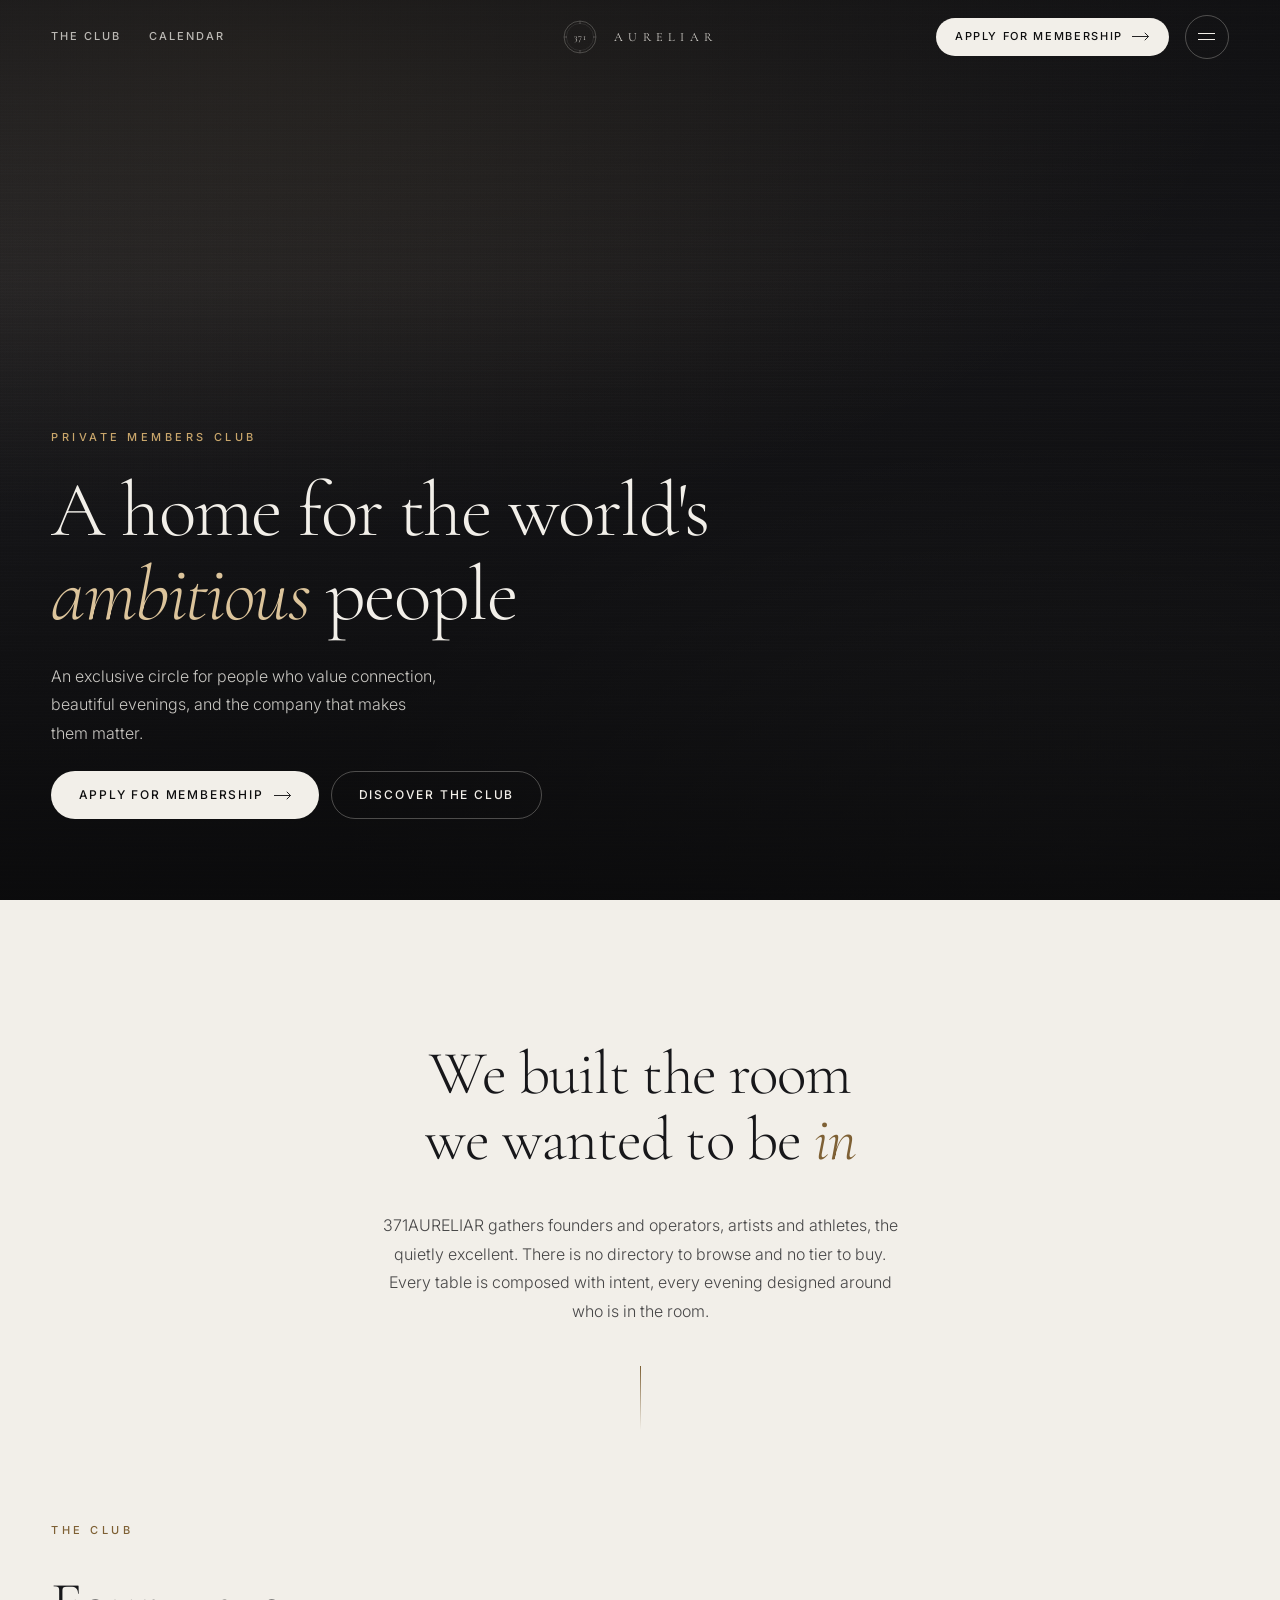
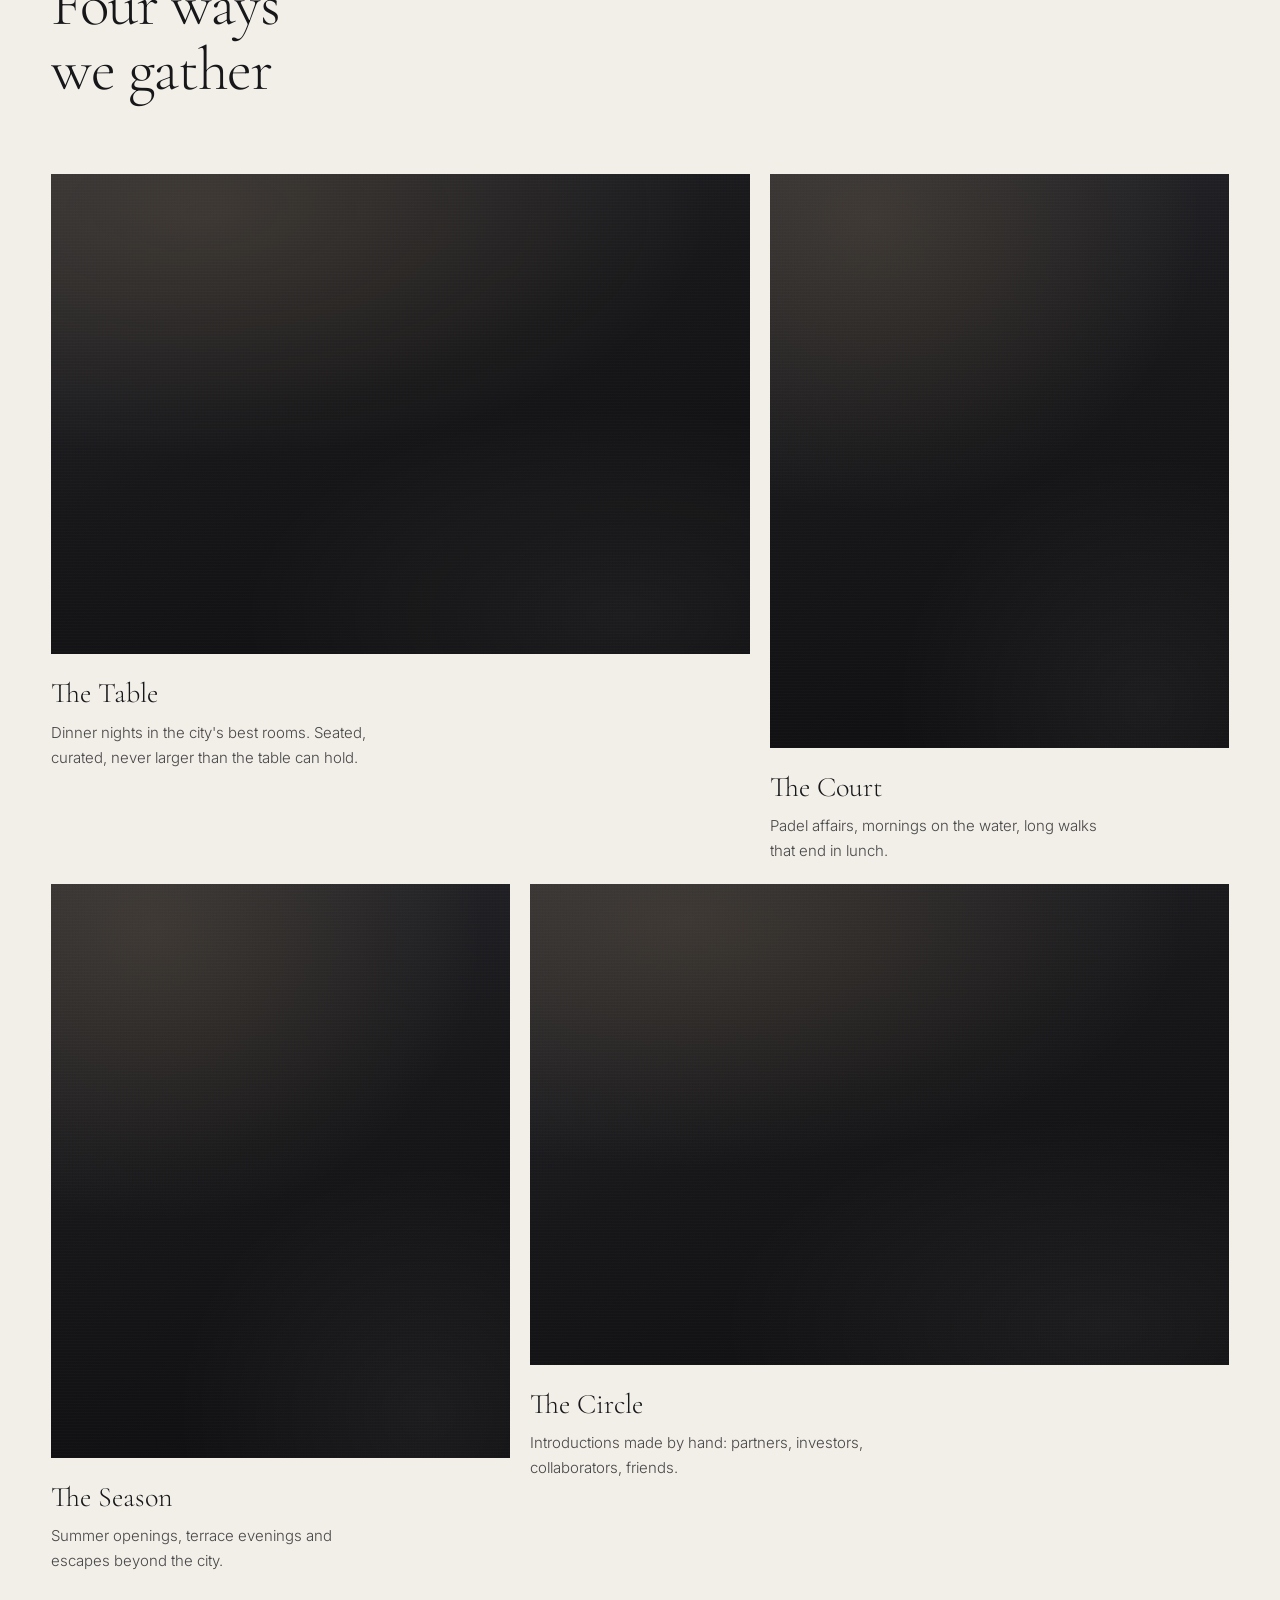
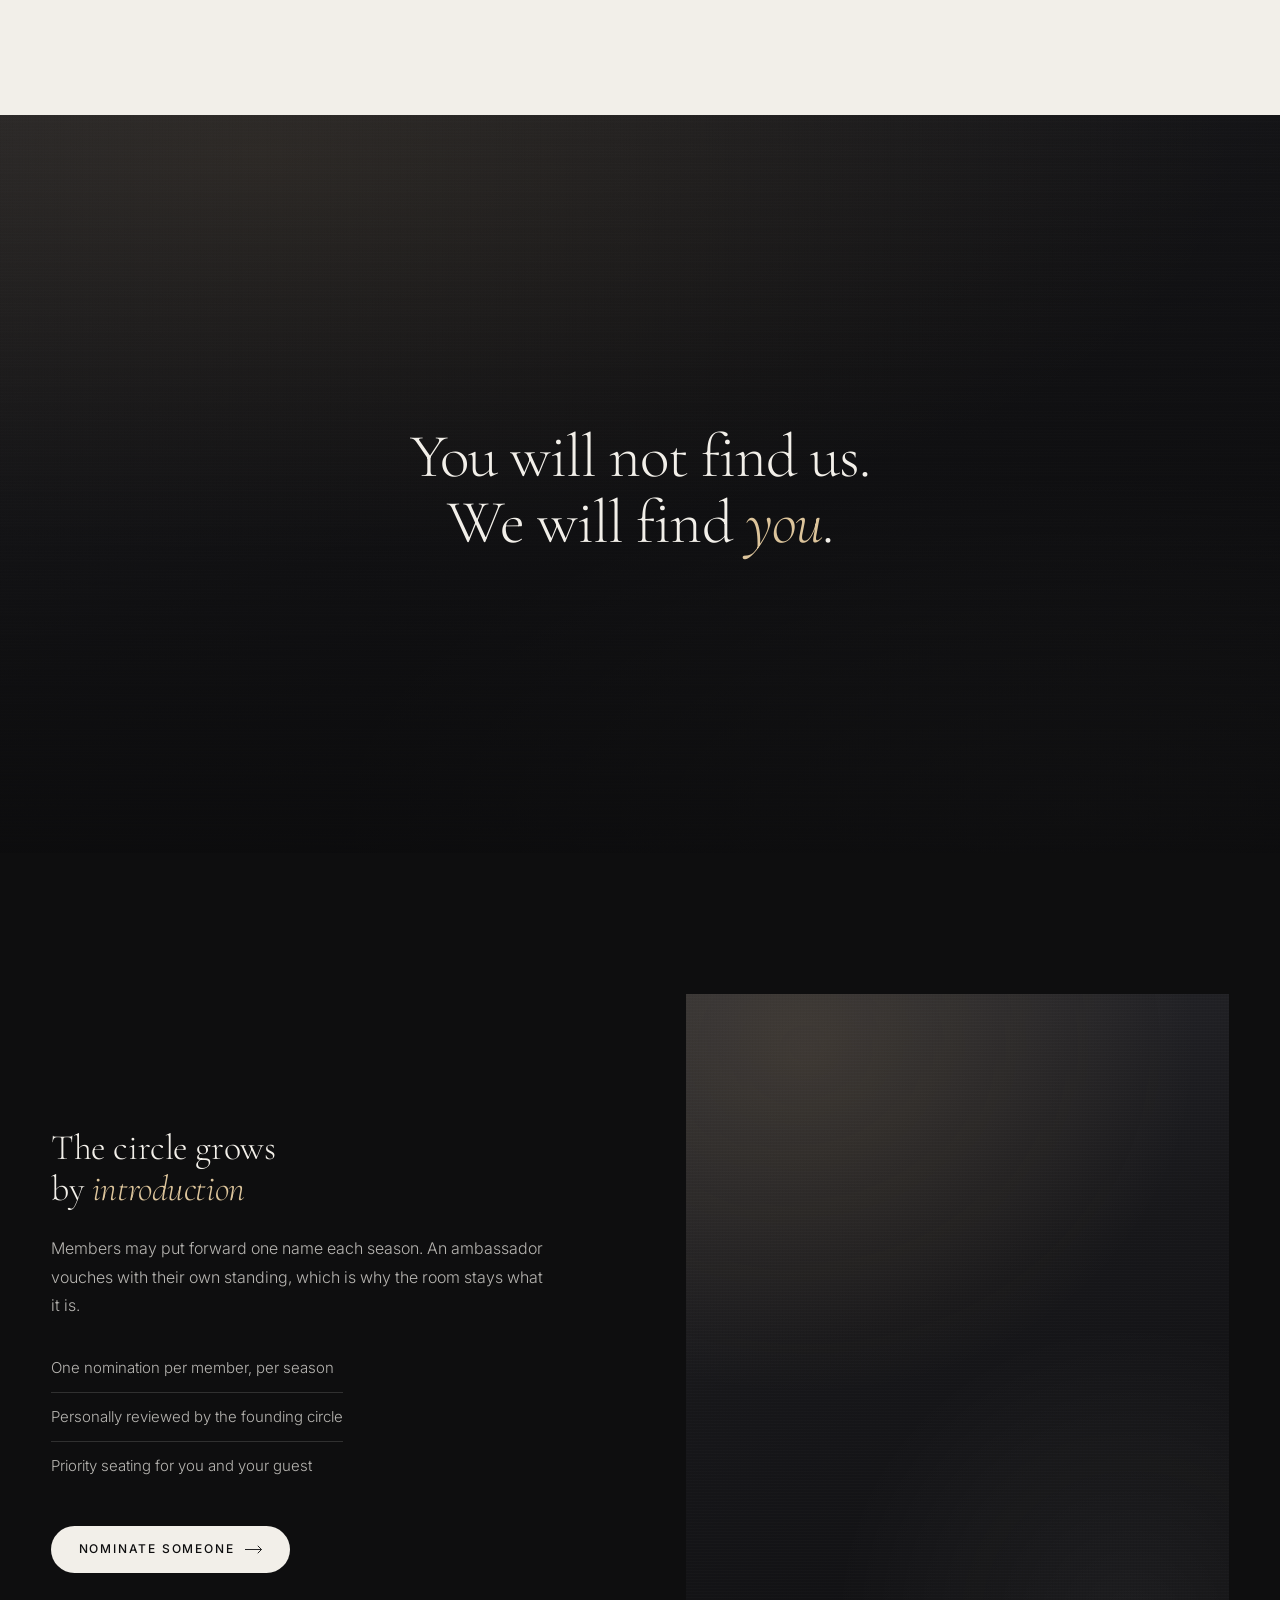
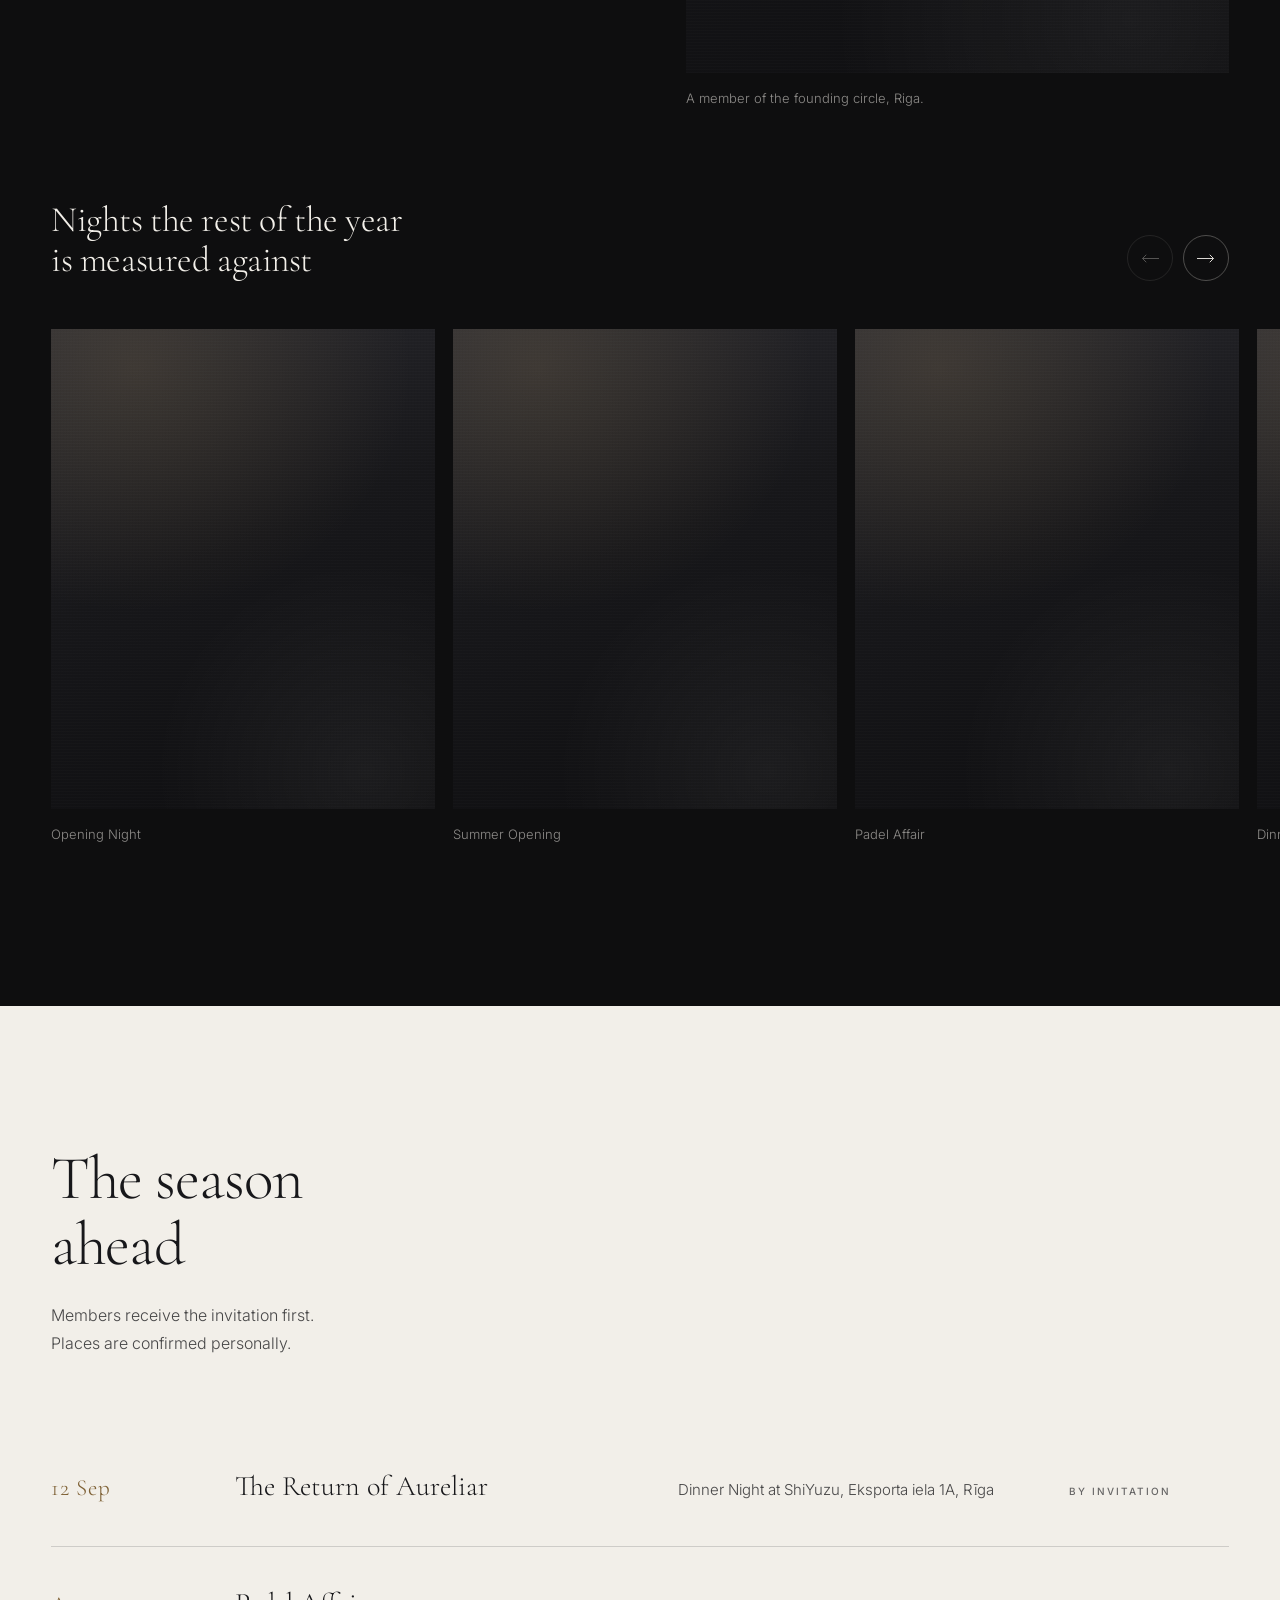
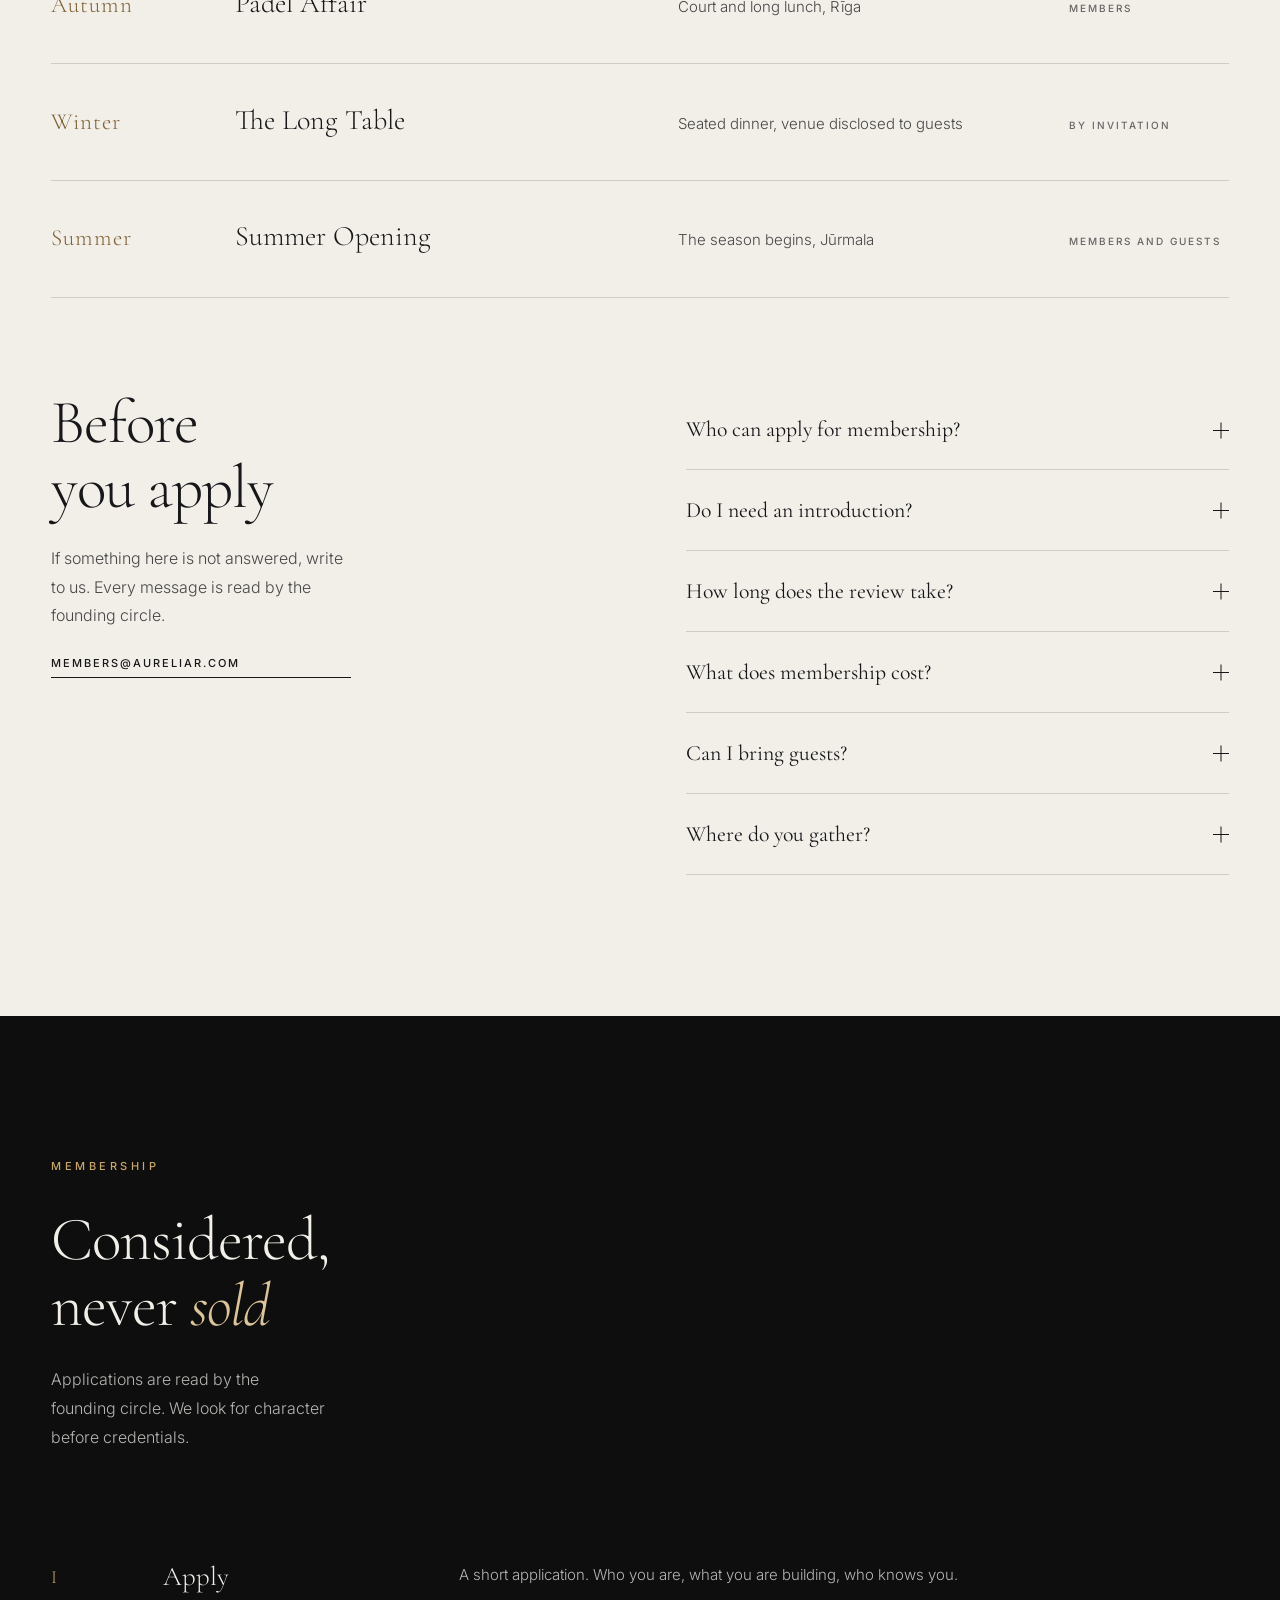
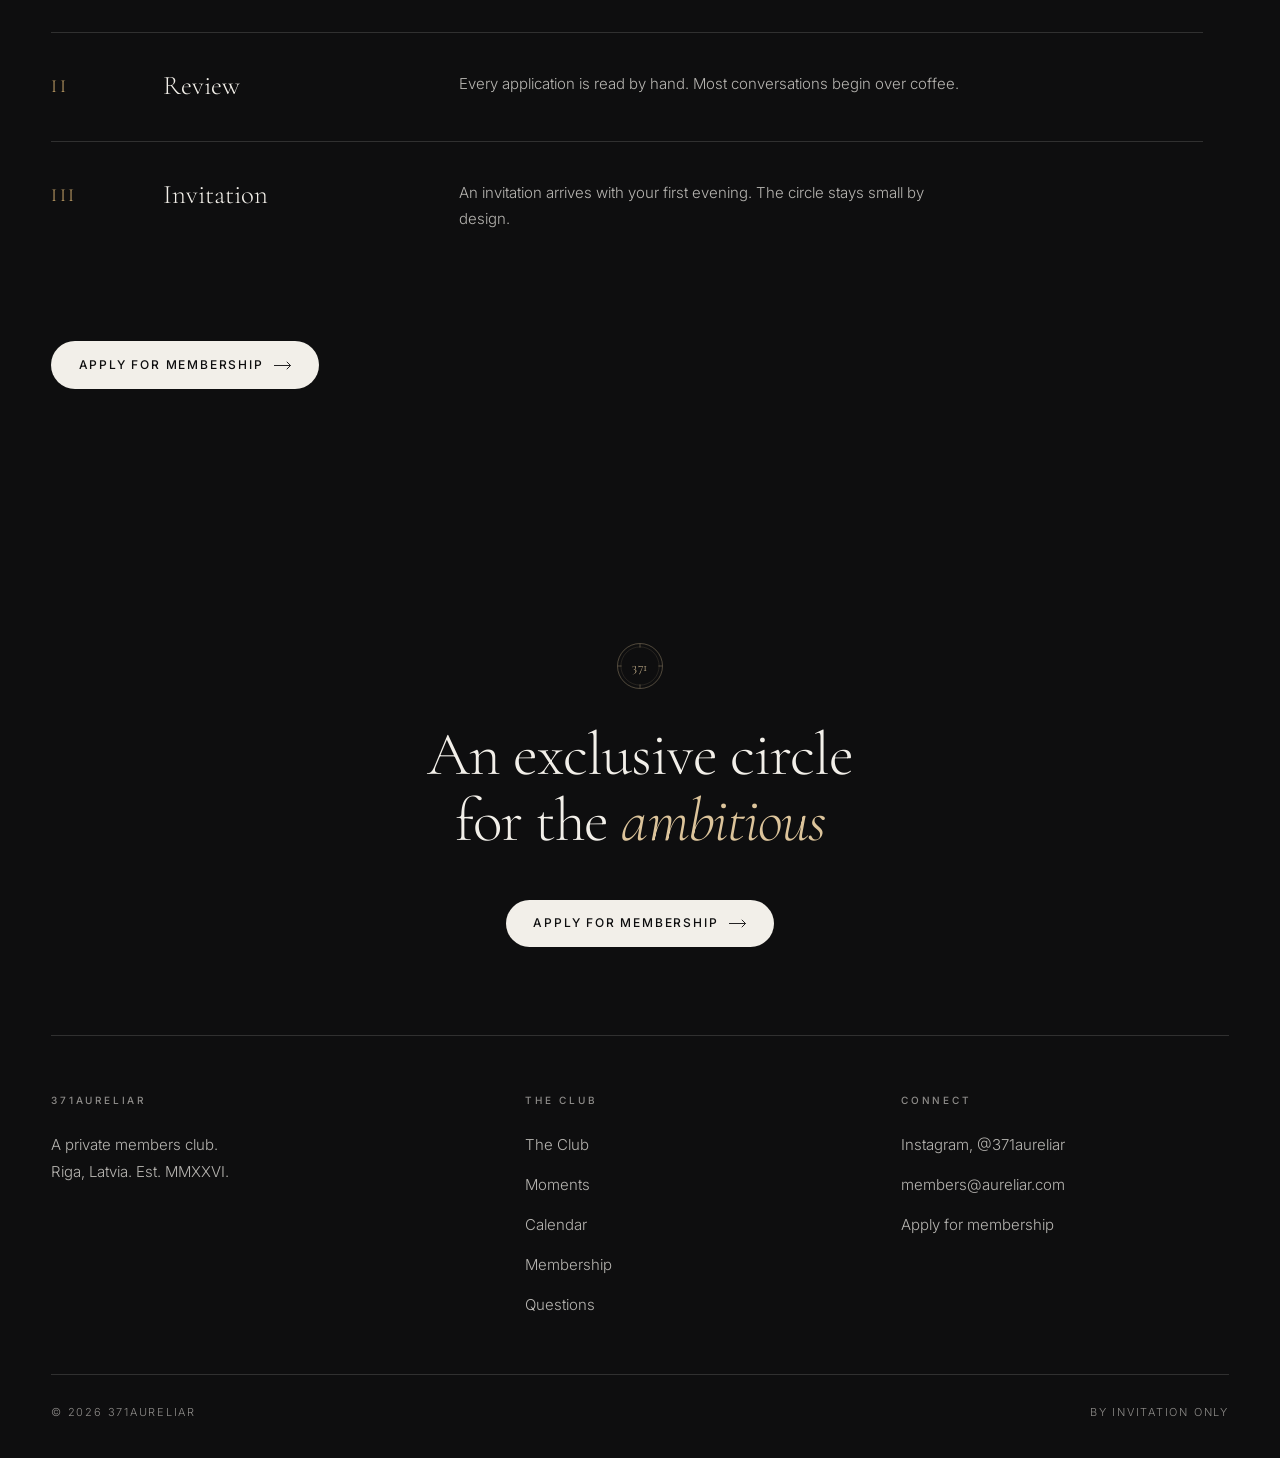
==== index.html @ 0b49f04f "Initial commit: 371AURELIAR static site Co-Authored-By: Claude Opus 5 <noreply@anthropic.com> Claude" ====
<!DOCTYPE html>
<html lang="en">
<head>
<meta charset="utf-8">
<meta name="viewport" content="width=device-width, initial-scale=1">
<title>371AURELIAR | Private Members Club | Riga</title>
<meta name="description" content="371AURELIAR is a private members club in Riga. A home for the world's ambitious people to come together. By invitation only.">
<meta name="theme-color" content="#0E0E0F">
<meta property="og:title" content="371AURELIAR | Private Members Club">
<meta property="og:description" content="An exclusive circle for the ambitious. Riga, est. MMXXVI.">
<meta property="og:type" content="website">
<meta property="og:url" content="https://aureliar.com/">
<meta property="og:image" content="https://aureliar.com/assets/img/og.jpg">
<meta name="twitter:card" content="summary_large_image">
<link rel="canonical" href="https://aureliar.com/">
<link rel="icon" href="favicon.svg" type="image/svg+xml">
<link rel="preconnect" href="https://fonts.googleapis.com">
<link rel="preconnect" href="https://fonts.gstatic.com" crossorigin>
<link href="https://fonts.googleapis.com/css2?family=Cormorant+Garamond:ital,wght@0,300;0,400;1,300;1,400&family=Inter:wght@300;400;500&display=swap" rel="stylesheet">
<link rel="stylesheet" href="assets/css/styles.css">
</head>

<body>

<a class="btn btn--sm" href="#top"
   style="position:absolute;left:-9999px;top:1rem;z-index:200"
   onfocus="this.style.left='1rem'" onblur="this.style.left='-9999px'">Skip to content</a>

<!-- Reusable glyphs -->
<svg width="0" height="0" style="position:absolute" aria-hidden="true">
  <symbol id="seal" viewBox="0 0 64 64">
    <circle cx="32" cy="32" r="30" fill="none" stroke="currentColor" stroke-width="0.8" opacity="0.55"/>
    <circle cx="32" cy="32" r="25.5" fill="none" stroke="currentColor" stroke-width="0.5" opacity="0.32"/>
    <path d="M32 2.5v5M32 56.5v5M2.5 32h5M56.5 32h5" stroke="currentColor" stroke-width="0.8" opacity="0.55"/>
    <text x="32" y="38.5" text-anchor="middle" font-family="Cormorant Garamond, serif"
          font-size="17" letter-spacing="0.5" fill="currentColor">371</text>
  </symbol>
  <symbol id="arrow" viewBox="0 0 24 12">
    <path d="M0 6h22M17 1l5 5-5 5" fill="none" stroke="currentColor" stroke-width="1.2"/>
  </symbol>
</svg>

<!-- ============================================================= header -->
<header class="header" id="header">
  <div class="wrap header__inner">
    <div class="header__left">
      <a class="header__link" href="#club">The Club</a>
      <a class="header__link" href="#calendar">Calendar</a>
    </div>

    <a class="seal" href="/" aria-label="371AURELIAR home">
      <svg aria-hidden="true"><use href="#seal"></use></svg>
      <span class="seal__word">Aureliar</span>
    </a>

    <div class="header__right">
      <a class="btn btn--sm" href="apply.html">
        <span>Apply for Membership</span>
        <svg width="18" height="9" aria-hidden="true"><use href="#arrow"></use></svg>
      </a>
      <button class="burger" id="burger" aria-label="Open menu" aria-expanded="false" aria-controls="menu">
        <span></span><span></span>
      </button>
    </div>
  </div>
</header>

<!-- Overlay menu -->
<div class="menu" id="menu" aria-hidden="true" inert>
  <nav class="menu__list" aria-label="Main">
    <a href="#club" style="--d:40ms">The Club</a>
    <a href="#moments" style="--d:80ms">Moments</a>
    <a href="#calendar" style="--d:120ms">Calendar</a>
    <a href="#membership" style="--d:160ms">Membership</a>
    <a href="#faq" style="--d:200ms">Questions</a>
    <a class="btn" href="apply.html" style="--d:260ms">
      <span>Apply for Membership</span>
      <svg width="18" height="9" aria-hidden="true"><use href="#arrow"></use></svg>
    </a>
  </nav>
  <div class="menu__foot">
    <span>Riga, est. MMXXVI</span>
    <a href="https://instagram.com/371aureliar" target="_blank" rel="noopener">@371aureliar</a>
  </div>
</div>

<main id="top">

  <!-- ============================================================== hero -->
  <section class="hero">
    <!-- FILM SLOT: drop assets/video/hero.mp4 + .webm in, uncomment, done. -->
    <div class="frame" aria-hidden="true">
      <!--
      <video autoplay muted loop playsinline preload="metadata" poster="assets/img/hero-poster.jpg">
        <source src="assets/video/hero.webm" type="video/webm">
        <source src="assets/video/hero.mp4" type="video/mp4">
      </video>
      -->
    </div>
    <div class="scrim" aria-hidden="true"></div>

    <div class="hero__inner">
      <p class="eyebrow reveal">Private members club</p>

      <h1 class="display display--xl reveal" style="--delay:60ms">
        <span class="rise"><i style="--d:120ms">A home for the world's</i></span>
        <span class="rise"><i style="--d:240ms"><em>ambitious</em> people</i></span>
      </h1>

      <p class="lede reveal" style="--delay:420ms">
        An exclusive circle for people who value connection, beautiful evenings,
        and the company that makes them matter.
      </p>

      <div class="hero__ctas reveal" style="--delay:520ms">
        <a class="btn" href="apply.html">
          <span>Apply for Membership</span>
          <svg width="18" height="9" aria-hidden="true"><use href="#arrow"></use></svg>
        </a>
        <a class="btn btn--outline" href="#club"><span>Discover the Club</span></a>
      </div>
    </div>
  </section>

  <!-- ======================================== cream block: idea + club -->
  <section class="band band--cream">
    <div class="wrap wrap--narrow center">
      <h2 class="display display--l reveal">
        <span class="rise"><i>We built the room</i></span>
        <span class="rise"><i>we wanted to be <em>in</em></i></span>
      </h2>
      <p class="lede reveal" style="--delay:160ms; margin-top:2.25rem">
        371AURELIAR gathers founders and operators, artists and athletes, the quietly
        excellent. There is no directory to browse and no tier to buy. Every table is
        composed with intent, every evening designed around who is in the room.
      </p>
      <div class="tick reveal" style="--delay:240ms" aria-hidden="true"></div>
    </div>
  </section>

  <section class="band band--cream band--joined" id="club">
    <div class="wrap">
      <div class="head reveal">
        <p class="eyebrow">The Club</p>
        <h2 class="display display--l">Four ways we gather</h2>
      </div>

      <div class="bento">
        <article class="card reveal">
          <div class="card__media">
            <!-- PHOTO SLOT: assets/img/club-table.jpg, landscape -->
            <div class="frame" aria-hidden="true"></div>
          </div>
          <div class="card__body">
            <h3>The Table</h3>
            <p>Dinner nights in the city's best rooms. Seated, curated, never larger than the table can hold.</p>
          </div>
        </article>

        <article class="card reveal" style="--delay:90ms">
          <div class="card__media">
            <!-- PHOTO SLOT: assets/img/club-court.jpg, portrait -->
            <div class="frame" aria-hidden="true"></div>
          </div>
          <div class="card__body">
            <h3>The Court</h3>
            <p>Padel affairs, mornings on the water, long walks that end in lunch.</p>
          </div>
        </article>

        <article class="card reveal" style="--delay:180ms">
          <div class="card__media">
            <!-- PHOTO SLOT: assets/img/club-season.jpg, portrait -->
            <div class="frame" aria-hidden="true"></div>
          </div>
          <div class="card__body">
            <h3>The Season</h3>
            <p>Summer openings, terrace evenings and escapes beyond the city.</p>
          </div>
        </article>

        <article class="card reveal" style="--delay:270ms">
          <div class="card__media">
            <!-- PHOTO SLOT: assets/img/club-circle.jpg, landscape -->
            <div class="frame" aria-hidden="true"></div>
          </div>
          <div class="card__body">
            <h3>The Circle</h3>
            <p>Introductions made by hand: partners, investors, collaborators, friends.</p>
          </div>
        </article>
      </div>
    </div>
  </section>

  <!-- ==================== ink block: film, ambassadors, moments ======== -->
  <section class="hero hero--centred" style="min-height:clamp(480px,82vh,880px)">
    <!-- FILM SLOT: assets/video/reel.mp4 -->
    <div class="frame" aria-hidden="true">
      <!--
      <video autoplay muted loop playsinline preload="none" poster="assets/img/reel-poster.jpg">
        <source src="assets/video/reel.mp4" type="video/mp4">
      </video>
      -->
    </div>
    <div class="scrim scrim--soft" aria-hidden="true"></div>

    <div class="hero__inner">
      <blockquote class="display display--l reveal" style="max-width:20ch">
        <span class="rise"><i>You will not find us.</i></span>
        <span class="rise"><i style="--d:120ms">We will find <em>you</em>.</i></span>
      </blockquote>
    </div>
  </section>

  <section class="band band--ink">
    <div class="wrap split split--reverse split--offset">
      <div class="reveal">
        <!-- PHOTO SLOT: assets/img/ambassador.jpg, portrait -->
        <div class="frame frame--4x5" aria-hidden="true"></div>
        <span class="frame-cap">A member of the founding circle, Riga.</span>
      </div>

      <div class="split__body reveal" style="--delay:100ms">
        <h2 class="display display--m">The circle grows<br>by <em>introduction</em></h2>
        <p class="lede">
          Members may put forward one name each season. An ambassador vouches with their
          own standing, which is why the room stays what it is.
        </p>
        <ul class="ticks">
          <li>One nomination per member, per season</li>
          <li>Personally reviewed by the founding circle</li>
          <li>Priority seating for you and your guest</li>
        </ul>
        <a class="btn" href="mailto:members@aureliar.com?subject=Ambassador%20nomination">
          <span>Nominate someone</span>
          <svg width="18" height="9" aria-hidden="true"><use href="#arrow"></use></svg>
        </a>
      </div>
    </div>
  </section>

  <section class="band band--ink band--joined" id="moments" style="padding-inline:0">
    <div class="wrap rail-head">
      <h2 class="display display--m reveal" style="max-width:26ch">
        Nights the rest of the year<br>is measured against
      </h2>
      <div class="rail-nav reveal" style="--delay:80ms">
        <button type="button" data-rail="prev" aria-label="Previous moments">
          <svg width="18" height="9" style="transform:rotate(180deg)" aria-hidden="true"><use href="#arrow"></use></svg>
        </button>
        <button type="button" data-rail="next" aria-label="Next moments">
          <svg width="18" height="9" aria-hidden="true"><use href="#arrow"></use></svg>
        </button>
      </div>
    </div>

    <!-- PHOTO SLOTS: assets/img/moment-1..5.jpg, portrait -->
    <div class="rail" id="rail" tabindex="0" role="group" aria-label="Moments from the season">
      <div class="card"><div class="frame frame--4x5"></div><span class="frame-cap">Opening Night</span></div>
      <div class="card"><div class="frame frame--4x5"></div><span class="frame-cap">Summer Opening</span></div>
      <div class="card"><div class="frame frame--4x5"></div><span class="frame-cap">Padel Affair</span></div>
      <div class="card"><div class="frame frame--4x5"></div><span class="frame-cap">Dinner Night</span></div>
      <div class="card"><div class="frame frame--4x5"></div><span class="frame-cap">The Long Table</span></div>
    </div>
  </section>

  <!-- ===================== cream block: calendar + questions =========== -->
  <section class="band band--cream" id="calendar">
    <div class="wrap">
      <div class="head reveal">
        <h2 class="display display--l">The season ahead</h2>
        <p class="lede">Members receive the invitation first. Places are confirmed personally.</p>
      </div>

      <div class="events">
        <article class="event reveal">
          <p class="event__date">12 Sep</p>
          <h3 class="event__title">The Return of Aureliar</h3>
          <p class="event__venue">Dinner Night at ShiYuzu, Eksporta iela 1A, Rīga</p>
          <span class="event__tag">By invitation</span>
        </article>
        <article class="event reveal" style="--delay:70ms">
          <p class="event__date">Autumn</p>
          <h3 class="event__title">Padel Affair</h3>
          <p class="event__venue">Court and long lunch, Rīga</p>
          <span class="event__tag">Members</span>
        </article>
        <article class="event reveal" style="--delay:140ms">
          <p class="event__date">Winter</p>
          <h3 class="event__title">The Long Table</h3>
          <p class="event__venue">Seated dinner, venue disclosed to guests</p>
          <span class="event__tag">By invitation</span>
        </article>
        <article class="event reveal" style="--delay:210ms">
          <p class="event__date">Summer</p>
          <h3 class="event__title">Summer Opening</h3>
          <p class="event__venue">The season begins, Jūrmala</p>
          <span class="event__tag">Members and guests</span>
        </article>
      </div>
    </div>
  </section>

  <section class="band band--cream band--joined" id="faq">
    <div class="wrap split" style="align-items:start">
      <div class="head reveal">
        <h2 class="display display--l">Before you apply</h2>
        <p class="lede">
          If something here is not answered, write to us. Every message is read by
          the founding circle.
        </p>
        <a class="textlink" href="mailto:members@aureliar.com">members@aureliar.com</a>
      </div>

      <div class="faq reveal" style="--delay:100ms; margin-top:0">
        <details class="qa">
          <summary class="qa__q">Who can apply for membership?<span class="qa__sign" aria-hidden="true"></span></summary>
          <div class="qa__a"><p>Anyone can apply. We look for people who bring something to the room: founders and operators, creatives, athletes, investors. Character, curiosity and discretion count for more than a title.</p></div>
        </details>
        <details class="qa">
          <summary class="qa__q">Do I need an introduction?<span class="qa__sign" aria-hidden="true"></span></summary>
          <div class="qa__a"><p>It helps, but it is not required. If a member has put your name forward, mention them in your application. Applications without an introduction are read with the same attention.</p></div>
        </details>
        <details class="qa">
          <summary class="qa__q">How long does the review take?<span class="qa__sign" aria-hidden="true"></span></summary>
          <div class="qa__a"><p>Usually within two weeks. Every applicant receives an answer, and most conversations begin over coffee in Riga before an invitation is offered.</p></div>
        </details>
        <details class="qa">
          <summary class="qa__q">What does membership cost?<span class="qa__sign" aria-hidden="true"></span></summary>
          <div class="qa__a"><p>Membership terms are shared personally during the review, once we both know it is a fit. There are no tiers and no public price list.</p></div>
        </details>
        <details class="qa">
          <summary class="qa__q">Can I bring guests?<span class="qa__sign" aria-hidden="true"></span></summary>
          <div class="qa__a"><p>Yes, at most evenings, and always by name. You vouch for your guest the way an ambassador vouches for a new member.</p></div>
        </details>
        <details class="qa">
          <summary class="qa__q">Where do you gather?<span class="qa__sign" aria-hidden="true"></span></summary>
          <div class="qa__a"><p>Riga is home. The season also travels: Jūrmala in summer, and a handful of evenings beyond Latvia each year. Venues are shared with confirmed guests only.</p></div>
        </details>
      </div>
    </div>
  </section>

  <!-- ======================================================= membership -->
  <section class="band band--ink" id="membership">
    <div class="wrap">
      <div class="head reveal">
        <p class="eyebrow">Membership</p>
        <h2 class="display display--l">Considered,<br>never <em>sold</em></h2>
        <p class="lede">
          Applications are read by the founding circle. We look for character before credentials.
        </p>
      </div>

      <div class="ledger">
        <div class="step reveal">
          <span class="step__no">I</span>
          <h3>Apply</h3>
          <p>A short application. Who you are, what you are building, who knows you.</p>
        </div>
        <div class="step reveal" style="--delay:90ms">
          <span class="step__no">II</span>
          <h3>Review</h3>
          <p>Every application is read by hand. Most conversations begin over coffee.</p>
        </div>
        <div class="step reveal" style="--delay:180ms">
          <span class="step__no">III</span>
          <h3>Invitation</h3>
          <p>An invitation arrives with your first evening. The circle stays small by design.</p>
        </div>
      </div>

      <div class="reveal" style="margin-top:clamp(3rem,6vw,4.5rem)">
        <a class="btn" href="apply.html">
          <span>Apply for Membership</span>
          <svg width="18" height="9" aria-hidden="true"><use href="#arrow"></use></svg>
        </a>
      </div>
    </div>
  </section>

</main>

<!-- ============================================================= footer -->
<footer class="footer" id="contact">
  <div class="wrap">
    <div class="footer__cta reveal">
      <svg class="seal__mark" width="48" height="48" style="margin:0 auto 2rem; color:var(--gold-soft)" aria-hidden="true"><use href="#seal"></use></svg>
      <h2 class="display display--l">
        <span class="rise"><i>An exclusive circle</i></span>
        <span class="rise"><i style="--d:120ms">for the <em>ambitious</em></i></span>
      </h2>
      <div style="margin-top:2.75rem">
        <a class="btn" href="apply.html">
          <span>Apply for Membership</span>
          <svg width="18" height="9" aria-hidden="true"><use href="#arrow"></use></svg>
        </a>
      </div>
    </div>

    <div class="footer__grid">
      <div class="reveal">
        <h4>371AURELIAR</h4>
        <p class="lede" style="font-size:0.9375rem; max-width:32ch">
          A private members club.<br>Riga, Latvia. Est. MMXXVI.
        </p>
      </div>
      <div class="reveal" style="--delay:80ms">
        <h4>The Club</h4>
        <ul>
          <li><a href="#club">The Club</a></li>
          <li><a href="#moments">Moments</a></li>
          <li><a href="#calendar">Calendar</a></li>
          <li><a href="#membership">Membership</a></li>
          <li><a href="#faq">Questions</a></li>
        </ul>
      </div>
      <div class="reveal" style="--delay:160ms">
        <h4>Connect</h4>
        <ul>
          <li><a href="https://instagram.com/371aureliar" target="_blank" rel="noopener">Instagram, @371aureliar</a></li>
          <li><a href="mailto:members@aureliar.com">members@aureliar.com</a></li>
          <li><a href="apply.html">Apply for membership</a></li>
        </ul>
      </div>
    </div>

    <div class="footer__bottom">
      <p>&copy; <span data-year>2026</span> 371AURELIAR</p>
      <p>By invitation only</p>
    </div>
  </div>
</footer>

<script src="assets/js/main.js" defer></script>
</body>
</html>
---- assets/css/styles.css ----
/* ==========================================================================
   371AURELIAR
   Editorial, photography-led. Two deliberate theme blocks, not alternating
   stripes. Every visual is a .frame: a designed slot that composes as a
   picture before the photography and film land.

   Shape rule (one system, applied everywhere):
     interactive elements  -> full pill
     frames, cards, bands  -> square
     inputs                -> square, hairline underline only
   ========================================================================== */

:root {
  /* surfaces */
  --ink:        #0E0E0F;
  --ink-2:      #141416;
  --ink-3:      #1C1C1F;

  --cream:      #F2EFE9;
  --cream-2:    #E9E4DA;
  --cream-3:    #DCD5C7;

  /* accent: one champagne, two calibrated values.
     --gold reads on ink, --gold-ink reads on cream (AA). */
  --gold:       #C9A66B;
  --gold-soft:  #DCC49B;
  --gold-ink:   #7E6034;

  /* text on ink (all AA against --ink) */
  --on-ink:        #F2EFE9;
  --on-ink-dim:    rgba(242, 239, 233, 0.74);
  --on-ink-faint:  rgba(242, 239, 233, 0.56);
  --hair-ink:      rgba(242, 239, 233, 0.15);
  --hair-ink-2:    rgba(242, 239, 233, 0.28);

  /* text on cream (all AA against --cream) */
  --on-cream:       #17171A;
  --on-cream-dim:   rgba(23, 23, 26, 0.78);
  --on-cream-faint: rgba(23, 23, 26, 0.64);
  --hair-cream:     rgba(23, 23, 26, 0.16);
  --hair-cream-2:   rgba(23, 23, 26, 0.30);

  --serif: 'Cormorant Garamond', 'Iowan Old Style', Georgia, serif;
  --sans:  'Inter', -apple-system, BlinkMacSystemFont, 'Helvetica Neue', sans-serif;

  --gutter: clamp(1.25rem, 4vw, 4.5rem);
  --band-y: clamp(5.5rem, 11vw, 10rem);
  --maxw:   1440px;

  --ease:  cubic-bezier(0.22, 1, 0.36, 1);
  --ease-p: cubic-bezier(0.16, 1, 0.3, 1);

  /* z-scale, documented so nothing freelances a z-index */
  --z-media: 0;
  --z-scrim: 2;
  --z-copy:  3;
  --z-menu:  95;
  --z-head:  100;
}

/* ------------------------------------------------------------- reset --- */

*, *::before, *::after { box-sizing: border-box; }

html {
  -webkit-text-size-adjust: 100%;
  scroll-behavior: smooth;
  scroll-padding-top: 6rem;
}

body {
  margin: 0;
  background: var(--ink);
  color: var(--on-ink);
  font-family: var(--sans);
  font-size: 16px;
  font-weight: 300;
  line-height: 1.7;
  -webkit-font-smoothing: antialiased;
  -moz-osx-font-smoothing: grayscale;
  overflow-x: clip;
}

body.is-locked { overflow: hidden; }

img, video, svg { display: block; max-width: 100%; }
h1, h2, h3, h4, p, figure, blockquote { margin: 0; }
ul, ol { margin: 0; padding: 0; list-style: none; }
button { font: inherit; color: inherit; background: none; border: 0; cursor: pointer; }
a { color: inherit; text-decoration: none; }

::selection { background: var(--gold-ink); color: #fff; }
:focus-visible { outline: 2px solid var(--gold); outline-offset: 4px; border-radius: 2px; }

/* -------------------------------------------------------------- bands --- */

.band { position: relative; padding-block: var(--band-y); }

.band--ink   { background: var(--ink);   color: var(--on-ink); }
.band--ink-2 { background: var(--ink-2); color: var(--on-ink); }
.band--cream { background: var(--cream); color: var(--on-cream); }

/* a band that continues the one above it keeps the surface but drops the
   duplicated top padding, so two sections can share one theme block */
.band--joined { padding-top: 0; margin-top: calc(var(--band-y) * -0.35); }

.wrap {
  width: 100%;
  max-width: var(--maxw);
  margin-inline: auto;
  padding-inline: var(--gutter);
}

.wrap--narrow { max-width: 860px; }
.center { text-align: center; }
.center .lede, .center .eyebrow { margin-inline: auto; }

/* ------------------------------------------------------ type system --- */

.eyebrow {
  font-size: 0.6875rem;
  font-weight: 500;
  letter-spacing: 0.32em;
  text-transform: uppercase;
  color: var(--gold);
}

.band--cream .eyebrow,
.apply__main .eyebrow { color: var(--gold-ink); }

.display {
  font-family: var(--serif);
  font-weight: 300;
  line-height: 1.08;
  letter-spacing: -0.012em;
  font-variant-ligatures: common-ligatures discretionary-ligatures;
  text-wrap: balance;
}

.display--xl { font-size: clamp(2.5rem, 6.1vw, 5.5rem); line-height: 1.04; letter-spacing: -0.02em; }
.display--l  { font-size: clamp(2.1rem, 4.8vw, 4.25rem); line-height: 1.06; letter-spacing: -0.016em; }
.display--m  { font-size: clamp(1.7rem, 2.8vw, 2.75rem); line-height: 1.14; }

.display em {
  font-style: italic;
  color: var(--gold-soft);
  /* italic descenders (y, g, p) need headroom at these line-heights */
  line-height: 1.12;
  padding-bottom: 0.04em;
}

.band--cream .display em { color: var(--gold-ink); }

.lede {
  font-size: clamp(1rem, 1.1vw, 1.0625rem);
  line-height: 1.8;
  color: var(--on-ink-dim);
  max-width: 52ch;
  text-wrap: pretty;
}

.band--cream .lede,
.apply__main .lede { color: var(--on-cream-dim); }

.rule { height: 1px; background: var(--hair-ink); border: 0; }
.band--cream .rule { background: var(--hair-cream); }

/* a drawn hairline, used where a section needs a beat instead of a label */
.tick {
  width: 1px;
  height: clamp(2.5rem, 5vw, 4rem);
  background: linear-gradient(var(--gold-ink), transparent);
  margin: 2.5rem auto 0;
  transform-origin: top;
  transform: scaleY(0);
  transition: transform 1.1s var(--ease) var(--delay, 0ms);
}

.is-in .tick, .tick.is-in { transform: scaleY(1); }
.band--ink .tick { background: linear-gradient(var(--gold), transparent); }

/* section header, left-aligned by default, with an optional aligned aside */
.head { display: grid; gap: 1.5rem; max-width: 30ch; }
.head .eyebrow + .display { margin-top: 0.5rem; }

/* ------------------------------------------------------------ buttons --- */

.btn {
  display: inline-flex;
  align-items: center;
  gap: 0.85em;
  padding: 1.05em 2.2em;
  border-radius: 999px;
  border: 1px solid transparent;
  font-size: 0.75rem;
  font-weight: 500;
  letter-spacing: 0.15em;
  text-transform: uppercase;
  white-space: nowrap;
  background: var(--cream);
  color: var(--ink);
  transition: background 0.45s var(--ease), color 0.45s var(--ease),
              border-color 0.45s var(--ease), transform 0.25s var(--ease-p);
}

.btn svg { flex: 0 0 auto; transition: transform 0.45s var(--ease); }
.btn:hover { background: var(--gold-soft); color: var(--ink); }
.btn:hover svg { transform: translateX(4px); }
.btn:active { transform: scale(0.985) translateY(1px); }

.btn--dark { background: var(--ink); color: var(--cream); }
.btn--dark:hover { background: var(--gold-ink); color: #fff; }

.btn--outline {
  background: transparent;
  color: var(--on-ink);
  border-color: var(--hair-ink-2);
}

.btn--outline:hover { background: var(--cream); color: var(--ink); border-color: var(--cream); }

.band--cream .btn--outline { color: var(--on-cream); border-color: var(--hair-cream-2); }
.band--cream .btn--outline:hover { background: var(--ink); color: var(--cream); border-color: var(--ink); }

.btn--sm { padding: 0.8em 1.6em; font-size: 0.6875rem; }

.textlink {
  display: inline-flex;
  align-items: center;
  gap: 0.6em;
  font-size: 0.6875rem;
  font-weight: 500;
  letter-spacing: 0.18em;
  text-transform: uppercase;
  padding-bottom: 0.35em;
  border-bottom: 1px solid currentColor;
  transition: color 0.4s var(--ease), gap 0.4s var(--ease);
}

.textlink:hover { color: var(--gold-ink); gap: 1em; }
.band--ink .textlink:hover, .apply__aside .textlink:hover { color: var(--gold-soft); }

/* ======================================================== media frames ==
   A .frame is a designed picture slot: it carries its own ratio and a film
   grade, so the page composes before any photography exists. Drop an
   <img>/<video> inside and it takes over. Captions live BELOW the frame
   (.frame-cap), never on top of the picture.
   ======================================================================= */

.frame {
  position: relative;
  overflow: hidden;
  background:
    radial-gradient(120% 85% at 22% 8%, rgba(201, 166, 107, 0.15), transparent 60%),
    radial-gradient(95% 75% at 82% 92%, rgba(255, 255, 255, 0.06), transparent 58%),
    linear-gradient(158deg, #2B2B30 0%, #17171A 46%, #0D0D0F 100%);
  color: var(--on-ink);
  isolation: isolate;
}

.frame > img,
.frame > video {
  position: absolute;
  inset: 0;
  width: 100%;
  height: 100%;
  object-fit: cover;
  z-index: var(--z-media);
}

/* Fine grain, so an unfilled slot reads as film rather than a missing asset.
   Drawn as a 3px tile the compositor rasterises once, not as full-size
   repeating gradients that would repaint on every scroll frame. */
.frame::before {
  content: '';
  position: absolute;
  inset: 0;
  z-index: 1;
  opacity: 0.45;
  background-image: url("data:image/svg+xml,%3Csvg xmlns='http://www.w3.org/2000/svg' width='3' height='3'%3E%3Crect width='3' height='1' fill='%23ffffff' opacity='.026'/%3E%3Crect width='1' height='3' fill='%23000000' opacity='.045'/%3E%3C/svg%3E");
  background-repeat: repeat;
  pointer-events: none;
}

.frame--16x9 { aspect-ratio: 16 / 9; }
.frame--4x5  { aspect-ratio: 4 / 5; }
.frame--3x4  { aspect-ratio: 3 / 4; }
.frame--1x1  { aspect-ratio: 1 / 1; }
.frame--5x4  { aspect-ratio: 5 / 4; }
.frame--fill { position: absolute; inset: 0; }

/* Caption sits under the picture. Replace the text once media lands, or
   delete the element entirely if the picture speaks for itself. */
.frame-cap {
  display: block;
  margin-top: 1rem;
  font-size: 0.8125rem;
  line-height: 1.5;
  color: var(--on-ink-faint);
}

.band--cream .frame-cap { color: var(--on-cream-faint); }

/* scrim for text sitting over a frame */
.scrim {
  position: absolute;
  inset: 0;
  z-index: var(--z-scrim);
  background: linear-gradient(180deg,
    rgba(10,10,11,0.58) 0%, rgba(10,10,11,0.16) 32%,
    rgba(10,10,11,0.46) 70%, rgba(10,10,11,0.88) 100%);
  pointer-events: none;
}

.scrim--soft {
  background: linear-gradient(180deg,
    rgba(10,10,11,0.30) 0%, rgba(10,10,11,0.52) 60%, rgba(10,10,11,0.78) 100%);
}

/* ============================================================= header === */

.header {
  position: fixed;
  inset: 0 0 auto 0;
  z-index: var(--z-head);
  padding-block: 0.8rem;
  border-bottom: 1px solid transparent;
  transition: background 0.5s var(--ease), border-color 0.5s var(--ease),
              padding 0.5s var(--ease);
}

.header.is-stuck {
  padding-block: 0.7rem;
  background: rgba(14, 14, 15, 0.86);
  backdrop-filter: saturate(160%) blur(18px);
  -webkit-backdrop-filter: saturate(160%) blur(18px);
  border-bottom-color: var(--hair-ink);
}

.header__inner {
  display: grid;
  grid-template-columns: 1fr auto 1fr;
  align-items: center;
  gap: 1.5rem;
  min-height: 48px;
}

.header__left  { display: flex; align-items: center; gap: 1.75rem; }
.header__right { display: flex; align-items: center; justify-content: flex-end; gap: 1rem; }

.header__link, .header .seal, .header .burger { color: var(--cream); }
.header .btn { color: var(--ink); }

.header__link {
  font-size: 0.6875rem;
  font-weight: 500;
  letter-spacing: 0.18em;
  text-transform: uppercase;
  color: var(--on-ink-dim);
  transition: color 0.4s var(--ease);
}

.header__link:hover { color: var(--cream); }

/* centred seal. Horizontal at rest so the bar stays under 80px. */
.seal {
  display: flex;
  align-items: center;
  gap: 0.75rem;
  line-height: 1;
}

.seal svg {
  width: 34px;
  height: 34px;
  flex: 0 0 auto;
  transition: transform 0.6s var(--ease);
}

.seal:hover svg { transform: rotate(-12deg); }

.seal__word {
  font-family: var(--serif);
  font-size: clamp(0.78rem, 0.95vw, 0.9rem);
  letter-spacing: 0.42em;
  text-indent: 0.42em;
  text-transform: uppercase;
  white-space: nowrap;
}

.burger {
  width: 44px; height: 44px;
  border: 1px solid var(--hair-ink-2);
  border-radius: 999px;
  display: grid;
  place-content: center;
  gap: 5px;
  transition: border-color 0.4s var(--ease), transform 0.25s var(--ease-p);
}

.burger:hover { border-color: var(--cream); }
.burger:active { transform: scale(0.94); }

.burger span {
  display: block;
  width: 17px; height: 1px;
  background: var(--cream);
  transition: transform 0.45s var(--ease), opacity 0.3s var(--ease);
}

body.is-menu .burger span:nth-child(1) { transform: translateY(3px) rotate(45deg); }
body.is-menu .burger span:nth-child(2) { transform: translateY(-3px) rotate(-45deg); }

/* overlay menu */
.menu {
  position: fixed;
  inset: 0;
  z-index: var(--z-menu);
  background: var(--ink);
  display: grid;
  grid-template-rows: 1fr auto;
  padding: clamp(6rem, 14vh, 9rem) var(--gutter) 2.5rem;
  opacity: 0;
  visibility: hidden;
  /* visibility flips instantly on open, so the first link is focusable on
     the same frame, and is deferred to the end of the fade on close */
  transition: opacity 0.5s var(--ease), visibility 0s linear 0.5s;
}

body.is-menu .menu {
  opacity: 1;
  visibility: visible;
  transition: opacity 0.5s var(--ease), visibility 0s linear 0s;
}

.menu__list {
  display: grid;
  align-content: center;
  justify-items: center;
  gap: clamp(0.4rem, 1.4vh, 0.9rem);
  text-align: center;
}

.menu__list a {
  font-family: var(--serif);
  font-size: clamp(2rem, 6vw, 3.5rem);
  font-weight: 300;
  line-height: 1.22;
  color: var(--cream);
  transition: color 0.4s var(--ease), transform 0.5s var(--ease);
  opacity: 0;
  transform: translateY(14px);
}

body.is-menu .menu__list a {
  opacity: 1;
  transform: none;
  transition: opacity 0.55s var(--ease) var(--d, 0ms),
              transform 0.55s var(--ease) var(--d, 0ms),
              color 0.35s var(--ease);
}

.menu__list a:hover { color: var(--gold-soft); }
.menu__list .btn { margin-top: 1.5rem; font-family: var(--sans); }

.menu__foot {
  display: flex;
  flex-wrap: wrap;
  gap: 1rem 2rem;
  justify-content: space-between;
  align-items: center;
  padding-top: 2rem;
  border-top: 1px solid var(--hair-ink);
  font-size: 0.6875rem;
  letter-spacing: 0.2em;
  text-transform: uppercase;
  color: var(--on-ink-faint);
}

/* =============================================================== hero === */
/* Full-bleed film, type anchored bottom-left. Top padding stays capped so
   the copy never floats mid-viewport. */

.hero {
  position: relative;
  min-height: 100svh;
  display: grid;
  align-items: end;
  padding: 6rem var(--gutter) clamp(3.5rem, 9vh, 6rem);
  overflow: hidden;
}

.hero .frame {
  position: absolute;
  inset: 0;
  z-index: var(--z-media);
  transform: scale(1.06);
  animation: drift 26s var(--ease) infinite alternate;
}

/* the film is the only thing on screen for the first beat: let it breathe */
@keyframes drift {
  from { transform: scale(1.06) translate3d(0, 0, 0); }
  to   { transform: scale(1.14) translate3d(-1.2%, -1.6%, 0); }
}

.hero__inner {
  position: relative;
  z-index: var(--z-copy);
  display: grid;
  justify-items: start;
  gap: clamp(1.25rem, 2.6vh, 2rem);
  max-width: 62rem;
  width: 100%;
}

.hero h1 { max-width: 22ch; }
.hero .lede { max-width: 42ch; color: rgba(242, 239, 233, 0.82); }
.hero__ctas { display: flex; flex-wrap: wrap; gap: 0.75rem; }

/* centred variant, kept for the one manifesto moment mid-page */
.hero--centred { place-items: center; text-align: center; }
.hero--centred .hero__inner { justify-items: center; }

/* line-mask reveal, used only on the two headlines that carry the page */
.rise {
  display: block;
  overflow: hidden;
  padding-bottom: 0.16em;
  margin-bottom: -0.16em;
}

.rise > i {
  display: block;
  font-style: inherit;
  transform: translateY(112%);
  transition: transform 1.05s var(--ease-p) var(--d, 0ms);
}

.reveal.is-in .rise > i, .is-in > .rise > i { transform: none; }

/* ============================================================== cards === */
/* Asymmetric bento: two wide tiles, two narrow. Exactly four cells for four
   items, with real rhythm rather than four identical columns. */

.bento {
  display: grid;
  gap: clamp(1rem, 1.6vw, 1.75rem);
  margin-top: clamp(3rem, 6vw, 4.5rem);
}

@media (min-width: 720px) {
  .bento { grid-template-columns: repeat(5, 1fr); }
  .bento > :nth-child(1) { grid-column: span 3; }
  .bento > :nth-child(2) { grid-column: span 2; }
  .bento > :nth-child(3) { grid-column: span 2; }
  .bento > :nth-child(4) { grid-column: span 3; }
}

.card { position: relative; display: block; }

.card .frame {
  transition: transform 1.2s var(--ease);
  aspect-ratio: 4 / 5;
}

@media (min-width: 720px) {
  .bento > :nth-child(1) .frame,
  .bento > :nth-child(4) .frame { aspect-ratio: 16 / 11; }
}

.card__media { position: relative; overflow: hidden; }
.card:hover .frame { transform: scale(1.045); }

.card__body {
  display: grid;
  gap: 0.6rem;
  margin-top: 1.5rem;
  text-align: left;
}

.card__body h3 {
  font-family: var(--serif);
  font-weight: 300;
  font-size: clamp(1.5rem, 2.2vw, 2rem);
  line-height: 1.12;
}

/* body copy is always visible: it is the only description of what happens */
.card__body p {
  font-size: 0.9375rem;
  line-height: 1.7;
  color: var(--on-ink-dim);
  max-width: 38ch;
}

.band--cream .card__body p { color: var(--on-cream-dim); }

/* ============================================================== split === */

.split { display: grid; gap: clamp(2.5rem, 5vw, 5rem); align-items: center; }

@media (min-width: 900px) {
  .split { grid-template-columns: 1.05fr 1fr; }
  .split--reverse > *:first-child { order: 2; }
  /* offset lift, so the pair reads as a composition and not two boxes */
  .split--offset > *:first-child { transform: translateY(-2.5rem); }
}

.split__body { display: grid; gap: 1.5rem; justify-items: start; }
.split__body .btn { margin-top: 0.75rem; }

/* =============================================================== rail === */

.rail {
  display: grid;
  grid-auto-flow: column;
  grid-auto-columns: clamp(255px, 30vw, 400px);
  gap: clamp(0.85rem, 1.4vw, 1.5rem);
  overflow-x: auto;
  scroll-snap-type: x mandatory;
  scroll-padding-inline: var(--gutter);
  padding-inline: var(--gutter);
  padding-bottom: 1.25rem;
  scrollbar-width: none;
}

.rail::-webkit-scrollbar { display: none; }
.rail > * { scroll-snap-align: start; }
.rail .frame { transition: transform 1.2s var(--ease); }
.rail .card:hover .frame { transform: scale(1.045); }

.rail-head {
  display: flex;
  flex-wrap: wrap;
  align-items: flex-end;
  justify-content: space-between;
  gap: 1.5rem;
  margin-bottom: clamp(2rem, 4vw, 3rem);
}

.rail-nav { display: flex; gap: 0.6rem; }

.rail-nav button {
  width: 46px; height: 46px;
  border-radius: 999px;
  border: 1px solid var(--hair-ink-2);
  color: var(--on-ink);
  display: grid;
  place-items: center;
  transition: background 0.4s var(--ease), color 0.4s var(--ease),
              border-color 0.4s var(--ease), transform 0.25s var(--ease-p);
}

.rail-nav button:hover { background: var(--cream); color: var(--ink); border-color: var(--cream); }
.rail-nav button:active { transform: scale(0.94); }
.rail-nav button:disabled { opacity: 0.35; pointer-events: none; }

/* ============================================================= events === */
/* One hairline between rows, none above the first, one under the last.
   The date carries the weight instead of a badge on every line. */

.events { margin-top: clamp(3rem, 6vw, 4.5rem); border-bottom: 1px solid var(--hair-cream); }

.event {
  display: grid;
  gap: 0.4rem 2.5rem;
  padding-block: clamp(1.75rem, 3vw, 2.5rem);
  align-items: baseline;
}

.event + .event { border-top: 1px solid var(--hair-cream); }

@media (min-width: 820px) {
  .event { grid-template-columns: 9rem minmax(0, 1.15fr) minmax(0, 1fr) 10rem; }
  .event__tag { justify-self: end; }
}

.event__date {
  font-family: var(--serif);
  font-size: clamp(1.3rem, 1.8vw, 1.6rem);
  letter-spacing: 0.04em;
  color: var(--gold-ink);
}

.event__title {
  font-family: var(--serif);
  font-weight: 300;
  font-size: clamp(1.45rem, 2.2vw, 1.95rem);
  line-height: 1.14;
}

.event__venue { font-size: 0.9375rem; color: var(--on-cream-dim); }

.event__tag {
  justify-self: start;
  font-size: 0.625rem;
  font-weight: 500;
  letter-spacing: 0.2em;
  text-transform: uppercase;
  color: var(--on-cream-faint);
  white-space: nowrap;
}

/* ============================================================== steps === */
/* A vertical ledger with a drawn rule, not three identical columns. */

.ledger {
  margin-top: clamp(3rem, 6vw, 4.5rem);
  display: grid;
  gap: 0;
  max-width: 72rem;
}

.step {
  display: grid;
  gap: 0.5rem 2.5rem;
  padding-block: clamp(1.75rem, 3vw, 2.5rem);
  align-items: start;
}

.step + .step { border-top: 1px solid var(--hair-ink); }

@media (min-width: 720px) {
  .step { grid-template-columns: 4.5rem minmax(0, 16rem) minmax(0, 1fr); }
}

.step__no {
  font-family: var(--serif);
  font-size: 1.15rem;
  letter-spacing: 0.14em;
  color: var(--gold);
}

.step h3 {
  font-family: var(--serif);
  font-weight: 300;
  font-size: clamp(1.5rem, 2.1vw, 1.9rem);
  line-height: 1.14;
}

.step p { font-size: 0.9375rem; color: var(--on-ink-dim); max-width: 56ch; }

/* ========================================================== accordion === */

.faq { margin-top: clamp(2.5rem, 5vw, 3.5rem); border-bottom: 1px solid var(--hair-cream); }

.qa + .qa { border-top: 1px solid var(--hair-cream); }

.qa__q {
  width: 100%;
  list-style: none;
  cursor: pointer;
  display: flex;
  align-items: center;
  justify-content: space-between;
  gap: 2rem;
  padding: clamp(1.3rem, 2vw, 1.75rem) 0;
  text-align: left;
  font-family: var(--serif);
  font-size: clamp(1.2rem, 1.7vw, 1.45rem);
  font-weight: 400;
  line-height: 1.32;
  transition: color 0.35s var(--ease);
}

.qa__q:hover { color: var(--gold-ink); }

.qa__sign { position: relative; flex: 0 0 auto; width: 16px; height: 16px; }

.qa__sign::before, .qa__sign::after {
  content: '';
  position: absolute;
  inset: 50% 0 auto 0;
  height: 1px;
  background: currentColor;
  transition: transform 0.45s var(--ease);
}

.qa__sign::after { transform: rotate(90deg); }
.qa[open] .qa__sign::after { transform: rotate(0deg); }

.qa__q::-webkit-details-marker { display: none; }
.qa__q::marker { content: ''; }

.qa__a { padding-bottom: 1.75rem; }
.qa[open] .qa__a { animation: qa-open 0.45s var(--ease) both; }

@keyframes qa-open {
  from { opacity: 0; transform: translateY(-6px); }
  to   { opacity: 1; transform: none; }
}

.qa__a p { color: var(--on-cream-dim); max-width: 62ch; }

/* ============================================================= footer === */

.footer {
  background: var(--ink);
  color: var(--on-ink);
  padding-block: clamp(4.5rem, 9vw, 7rem) 2.25rem;
}

.footer__cta { text-align: center; padding-bottom: clamp(3.5rem, 7vw, 5.5rem); }

.footer__grid {
  display: grid;
  gap: clamp(2rem, 4vw, 3rem);
  padding-block: clamp(2.5rem, 5vw, 3.5rem);
  border-top: 1px solid var(--hair-ink);
}

@media (min-width: 800px) { .footer__grid { grid-template-columns: 1.3fr 1fr 1fr; } }

.footer h4 {
  font-size: 0.625rem;
  font-weight: 500;
  letter-spacing: 0.28em;
  text-transform: uppercase;
  color: var(--on-ink-faint);
  margin-bottom: 1.35rem;
}

.footer li + li { margin-top: 0.8rem; }
.footer li a { font-size: 0.9375rem; color: var(--on-ink-dim); transition: color 0.4s var(--ease); }
.footer li a:hover { color: var(--gold-soft); }

.footer__bottom {
  border-top: 1px solid var(--hair-ink);
  padding-top: 1.75rem;
  display: flex;
  flex-wrap: wrap;
  gap: 0.75rem 2rem;
  justify-content: space-between;
  font-size: 0.6875rem;
  letter-spacing: 0.16em;
  text-transform: uppercase;
  color: var(--on-ink-faint);
}

/* ============================================================== apply === */

.apply { display: grid; min-height: 100svh; }

@media (min-width: 1000px) { .apply { grid-template-columns: 0.82fr 1.18fr; } }

.apply__aside {
  position: relative;
  display: grid;
  align-content: space-between;
  gap: 3rem;
  padding: clamp(4.5rem, 10vh, 6rem) var(--gutter) clamp(2.5rem, 6vh, 4rem);
  overflow: hidden;
  color: var(--on-ink);
}

@media (min-width: 1000px) { .apply__aside { position: sticky; top: 0; height: 100svh; } }

.apply__aside > *:not(.frame):not(.scrim) { position: relative; z-index: var(--z-copy); }
.apply__aside .lede { color: rgba(242, 239, 233, 0.8); }

.apply__main {
  background: var(--cream);
  color: var(--on-cream);
  padding: clamp(4rem, 9vh, 6.5rem) var(--gutter) clamp(4rem, 9vh, 6.5rem);
}

.form { max-width: 44rem; }

.fieldset { border: 0; margin: 0 0 clamp(2.5rem, 5vw, 3.75rem); padding: 0; }

.fieldset__head {
  display: flex;
  align-items: baseline;
  gap: 1rem;
  padding-bottom: 1rem;
  margin-bottom: 2.25rem;
  border-bottom: 1px solid var(--hair-cream);
}

.fieldset__head span {
  font-family: var(--serif);
  font-size: 1.05rem;
  color: var(--gold-ink);
  letter-spacing: 0.18em;
}

.fieldset__head h2 {
  font-size: 0.6875rem;
  font-weight: 500;
  letter-spacing: 0.28em;
  text-transform: uppercase;
  color: var(--on-cream-faint);
}

.grid-2 { display: grid; gap: clamp(1.5rem, 2.6vw, 2.25rem); }
@media (min-width: 680px) { .grid-2 { grid-template-columns: 1fr 1fr; } }

.field { display: flex; flex-direction: column; }
.field--full { grid-column: 1 / -1; }

.field label {
  font-size: 0.6875rem;
  font-weight: 500;
  letter-spacing: 0.2em;
  text-transform: uppercase;
  color: var(--on-cream-faint);
  margin-bottom: 0.75rem;
}

.field input, .field select, .field textarea {
  width: 100%;
  background: transparent;
  border: 0;
  border-bottom: 1px solid var(--hair-cream-2);
  border-radius: 0;
  padding: 0.55rem 0 0.85rem;
  color: var(--on-cream);
  font-family: var(--sans);
  font-size: 1rem;
  font-weight: 300;
  transition: border-color 0.35s var(--ease);
}

.field textarea { resize: vertical; min-height: 6.5rem; line-height: 1.7; }

.field select {
  appearance: none;
  background-image: linear-gradient(45deg, transparent 50%, var(--on-cream-faint) 50%),
                    linear-gradient(135deg, var(--on-cream-faint) 50%, transparent 50%);
  background-position: right 6px center, right 1px center;
  background-size: 5px 5px, 5px 5px;
  background-repeat: no-repeat;
}

/* placeholders carry a hint, never the label, and stay readable */
.field input::placeholder, .field textarea::placeholder { color: var(--on-cream-faint); }

.field input:focus, .field select:focus, .field textarea:focus {
  outline: none;
  border-bottom-color: var(--gold-ink);
  border-bottom-width: 2px;
  padding-bottom: calc(0.85rem - 1px);
}

.field__help {
  font-size: 0.75rem;
  color: var(--on-cream-faint);
  margin-top: 0.5rem;
}

.field__error {
  font-size: 0.75rem;
  color: #97331F;
  min-height: 1.1rem;
  margin-top: 0.45rem;
  opacity: 0;
  transition: opacity 0.3s var(--ease);
}

.field.has-error input, .field.has-error select, .field.has-error textarea { border-bottom-color: #97331F; }
.field.has-error .field__error, .consent.has-error + .field__error { opacity: 1; }

.consent {
  display: flex;
  gap: 0.9rem;
  align-items: flex-start;
  font-size: 0.9375rem;
  color: var(--on-cream-dim);
  line-height: 1.7;
}

.consent input {
  appearance: none;
  flex: 0 0 auto;
  width: 17px; height: 17px;
  margin-top: 0.3rem;
  border: 1px solid var(--hair-cream-2);
  border-radius: 3px;
  transition: background 0.3s var(--ease), border-color 0.3s var(--ease);
}

.consent input:checked {
  background: var(--gold-ink);
  border-color: var(--gold-ink);
  background-image: linear-gradient(45deg, transparent 46%, #fff 46% 56%, transparent 56%),
                    linear-gradient(-45deg, transparent 46%, #fff 46% 56%, transparent 56%);
  background-size: 11px 11px;
  background-position: center;
  background-repeat: no-repeat;
}

.form__submit {
  margin-top: clamp(2rem, 4vw, 3rem);
  display: flex;
  flex-wrap: wrap;
  align-items: center;
  gap: 1.5rem;
}

.form__status { font-size: 0.875rem; color: var(--on-cream-dim); }
.form__status[data-state="error"] { color: #97331F; }

.btn[disabled] { opacity: 0.55; pointer-events: none; }

/* sending state: the button says what it is doing rather than spinning */
.btn.is-busy { opacity: 0.7; pointer-events: none; }

.confirm { display: none; max-width: 40rem; }
.confirm > * + * { margin-top: 1.5rem; }
body.is-submitted .form { display: none; }
body.is-submitted .confirm { display: grid; }

/* =============================================================== bits === */

.ticks { display: grid; gap: 0; }

.ticks li {
  font-size: 0.9375rem;
  color: var(--on-ink-dim);
  padding-block: 0.7rem;
}

.ticks li + li { border-top: 1px solid var(--hair-ink); }

.band--cream .ticks li, .apply__main .ticks li { color: var(--on-cream-dim); }
.band--cream .ticks li + li, .apply__main .ticks li + li { border-top-color: var(--hair-cream); }

/* -------------------------------------------------------- reveal ------- */

.reveal {
  opacity: 0;
  transform: translateY(20px);
  transition: opacity 0.8s var(--ease), transform 0.8s var(--ease);
  transition-delay: var(--delay, 0ms);
}

.reveal.is-in { opacity: 1; transform: none; }

/* a headline that uses .rise handles its own motion, so the wrapper only
   needs to fade, otherwise the two transforms fight */
.reveal:has(.rise) { transform: none; }

@media (prefers-reduced-motion: reduce) {
  html { scroll-behavior: auto; }
  .reveal { opacity: 1; transform: none; transition: none; }
  .rise > i { transform: none; transition: none; }
  .tick { transform: scaleY(1); transition: none; }
  .hero .frame { animation: none; transform: scale(1.02); }
  .menu__list a { opacity: 1; transform: none; }
  *, *::before, *::after {
    animation-duration: 0.001ms !important;
    animation-iteration-count: 1 !important;
    transition-duration: 0.001ms !important;
  }
}

/* ------------------------------------------------------- responsive ---- */

@media (max-width: 899px) {
  .header__left .header__link { display: none; }
  .header__right .btn { display: none; }
  .seal__word { letter-spacing: 0.3em; text-indent: 0.3em; }
  .split--offset > *:first-child { transform: none; }
}

@media (max-width: 719px) {
  .head { max-width: none; }
  .hero h1 { max-width: none; }
}
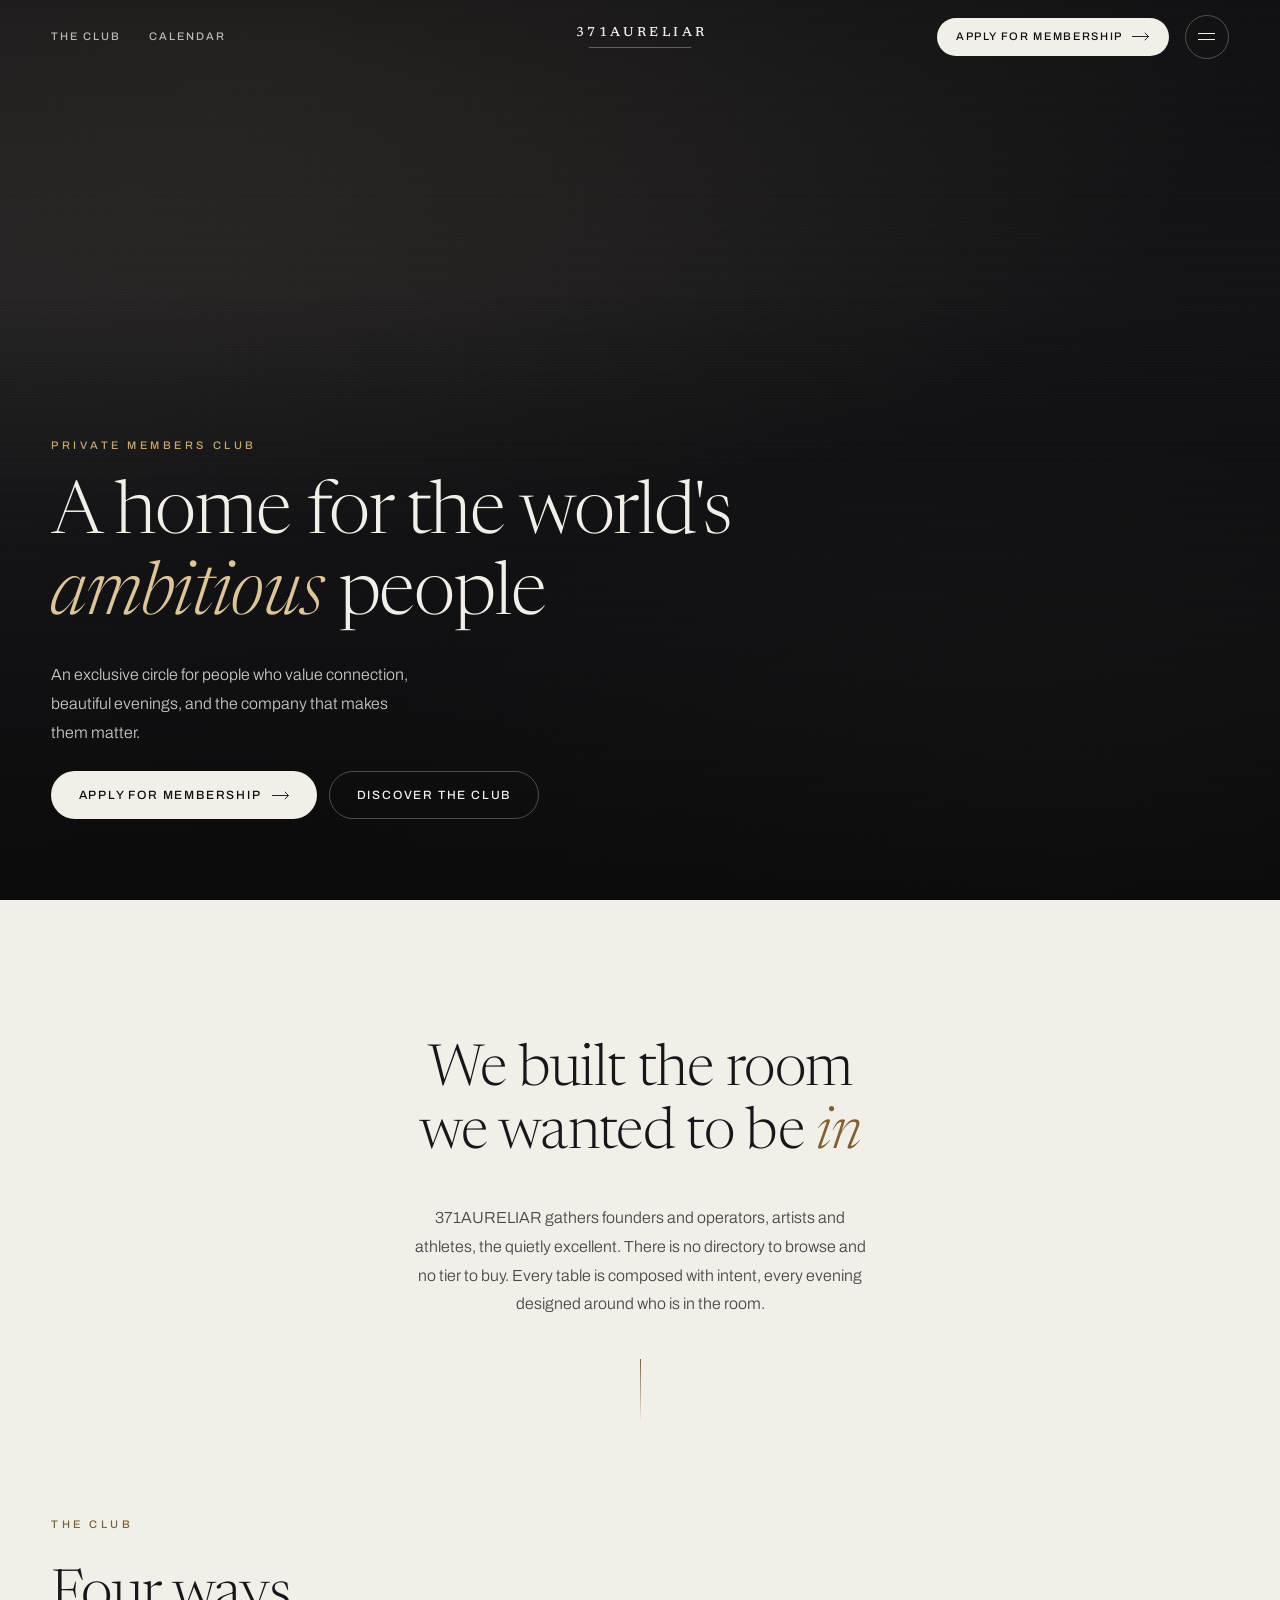
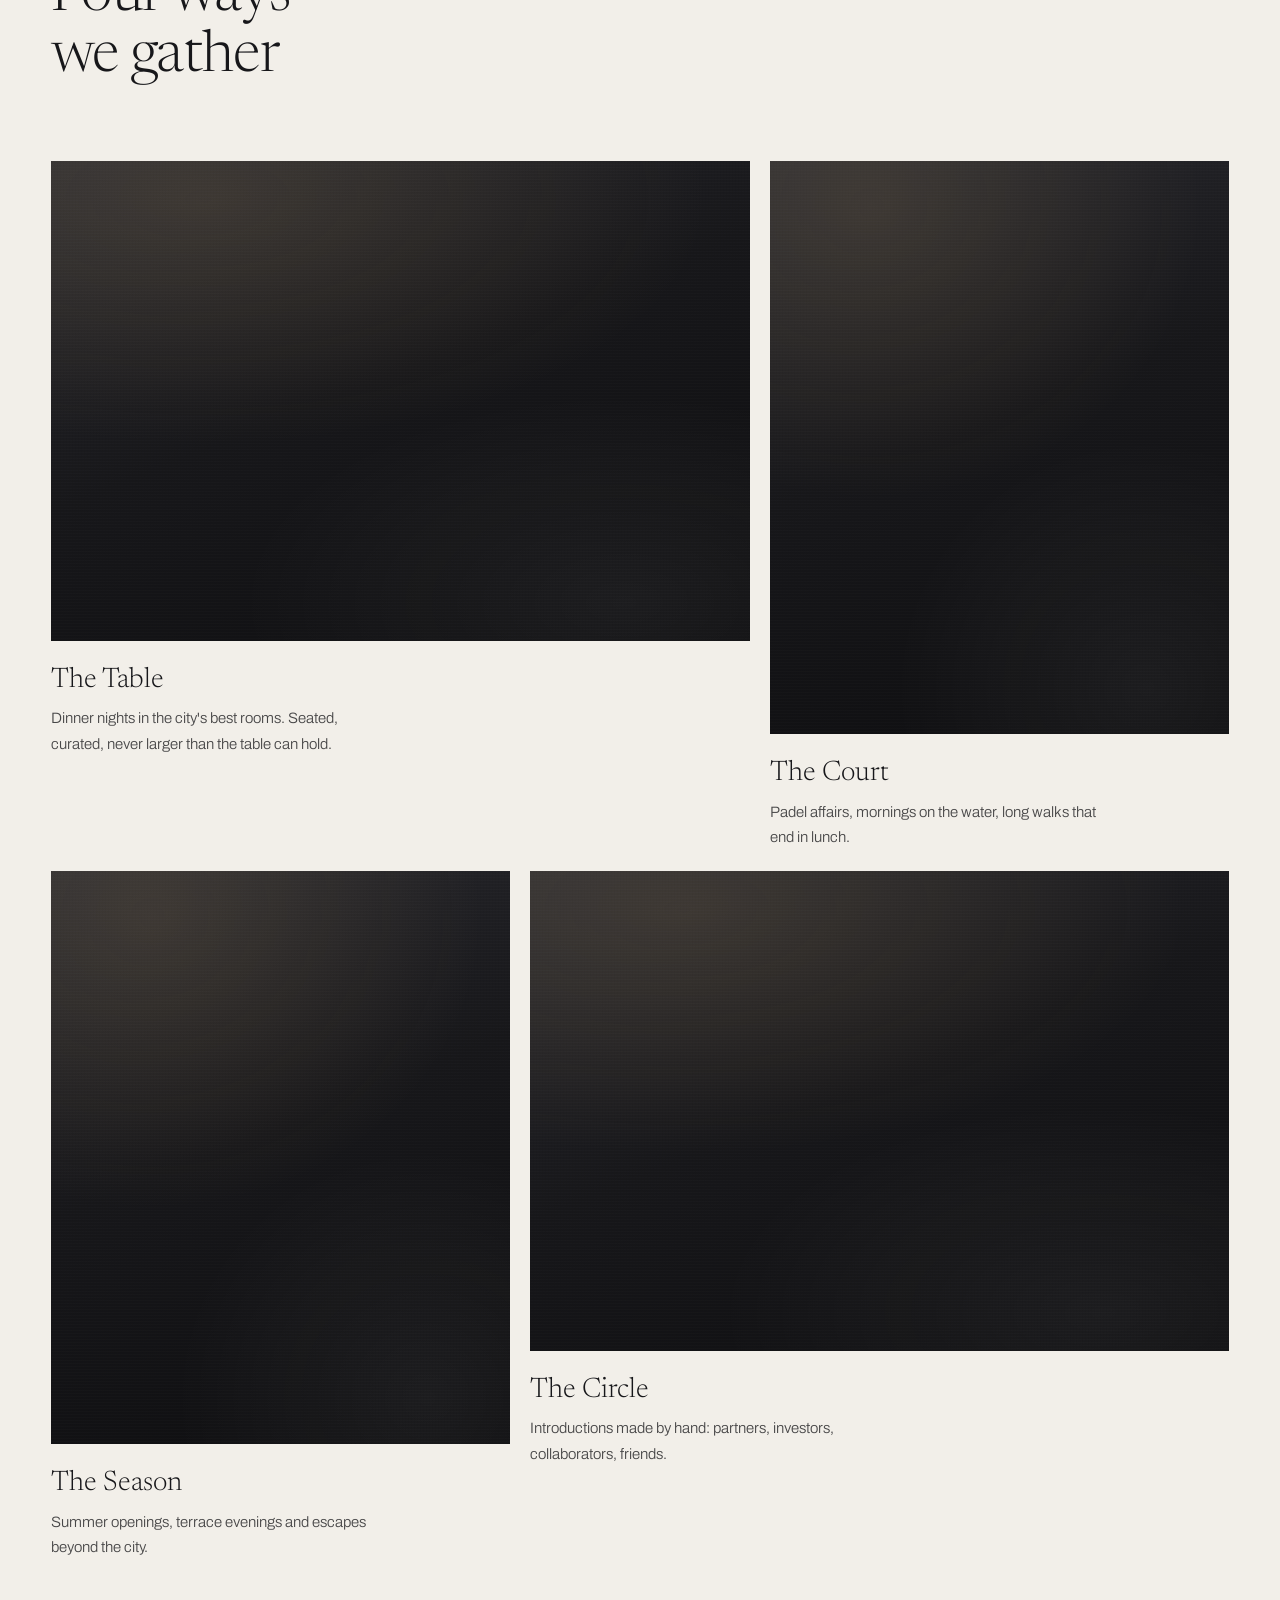
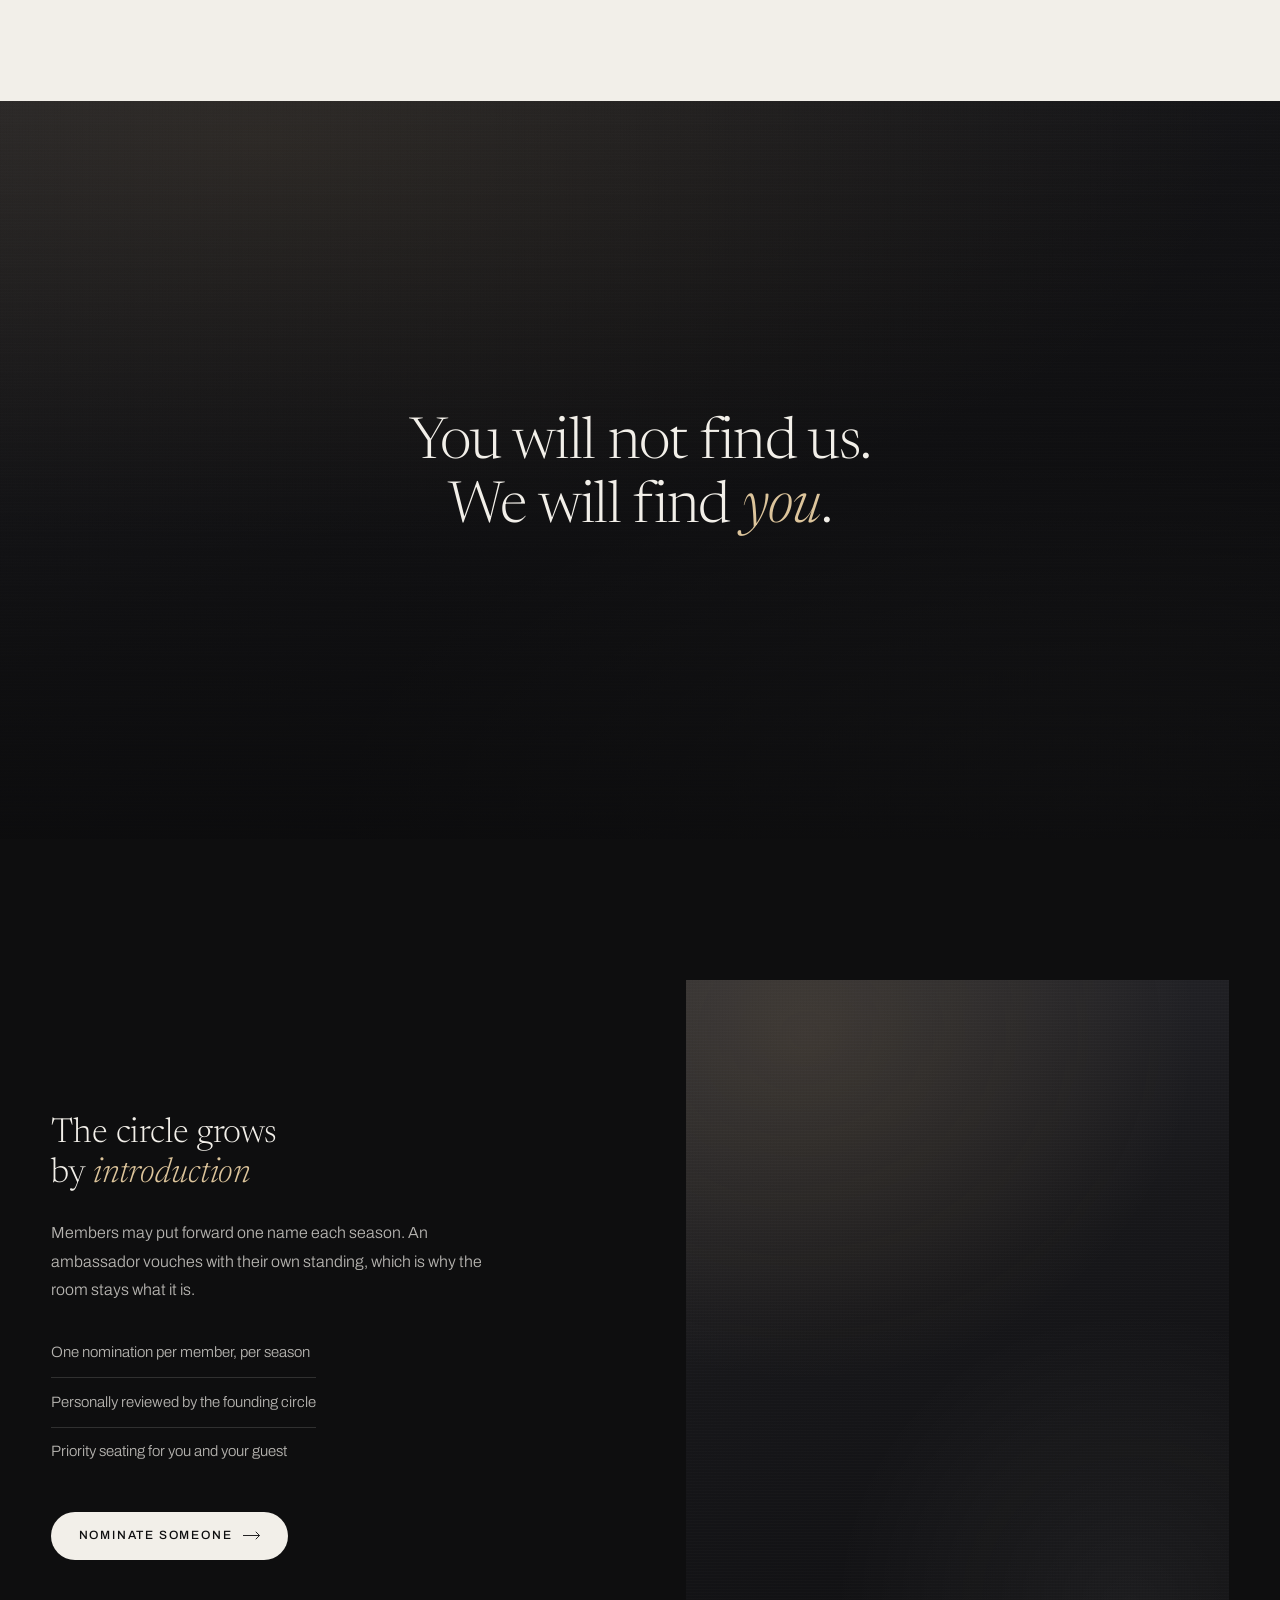
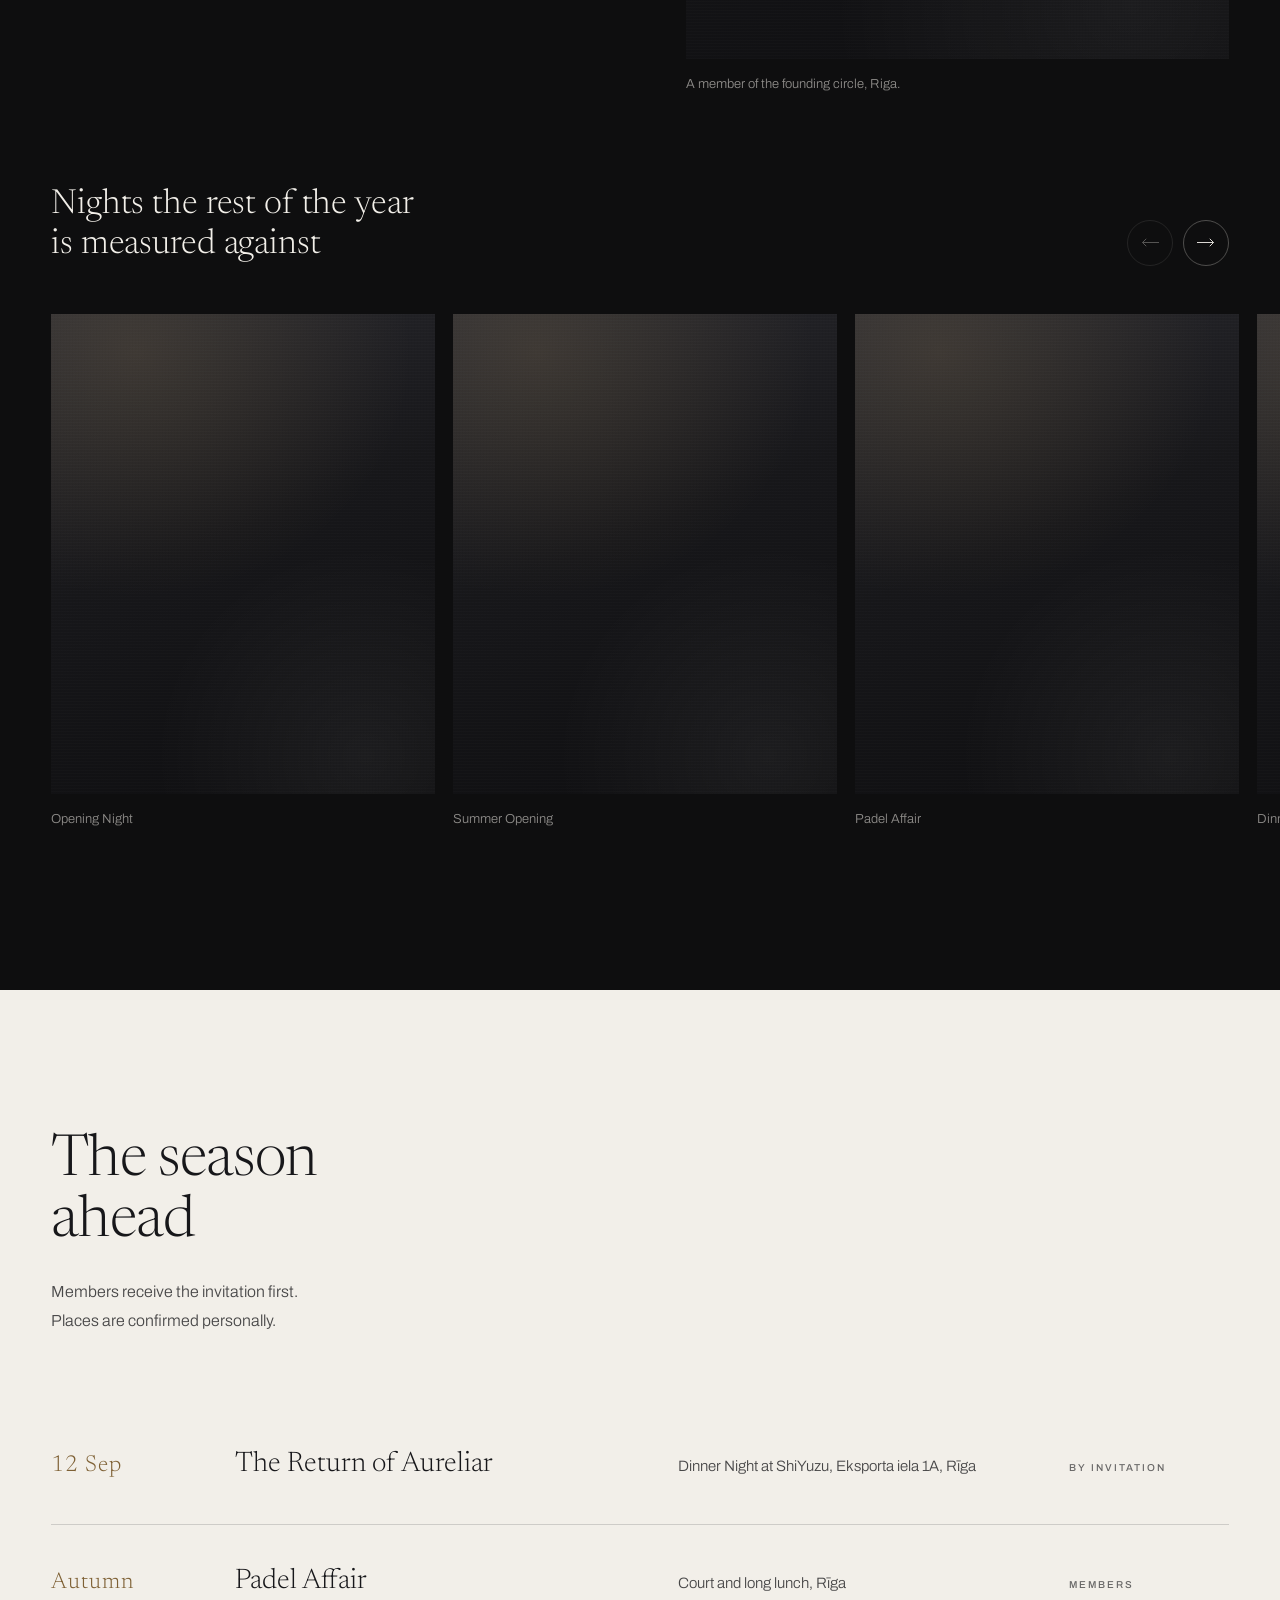
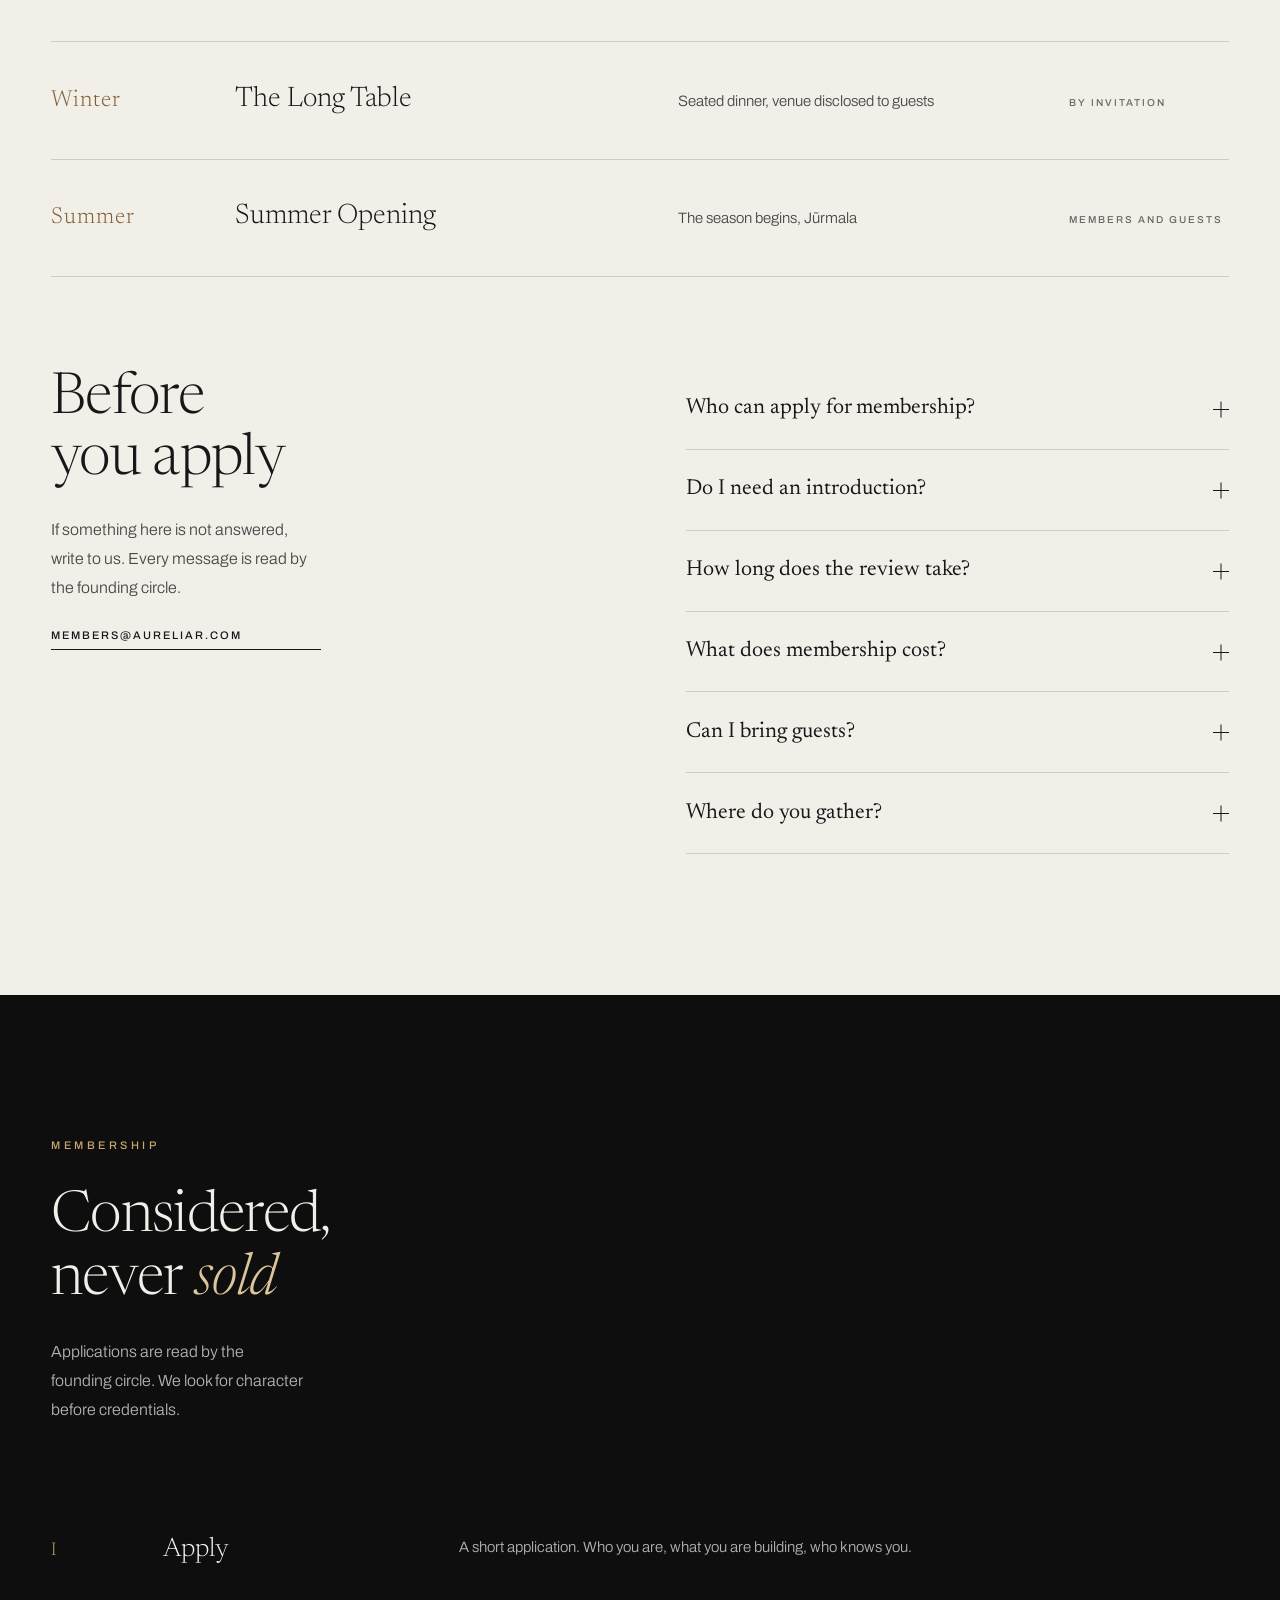
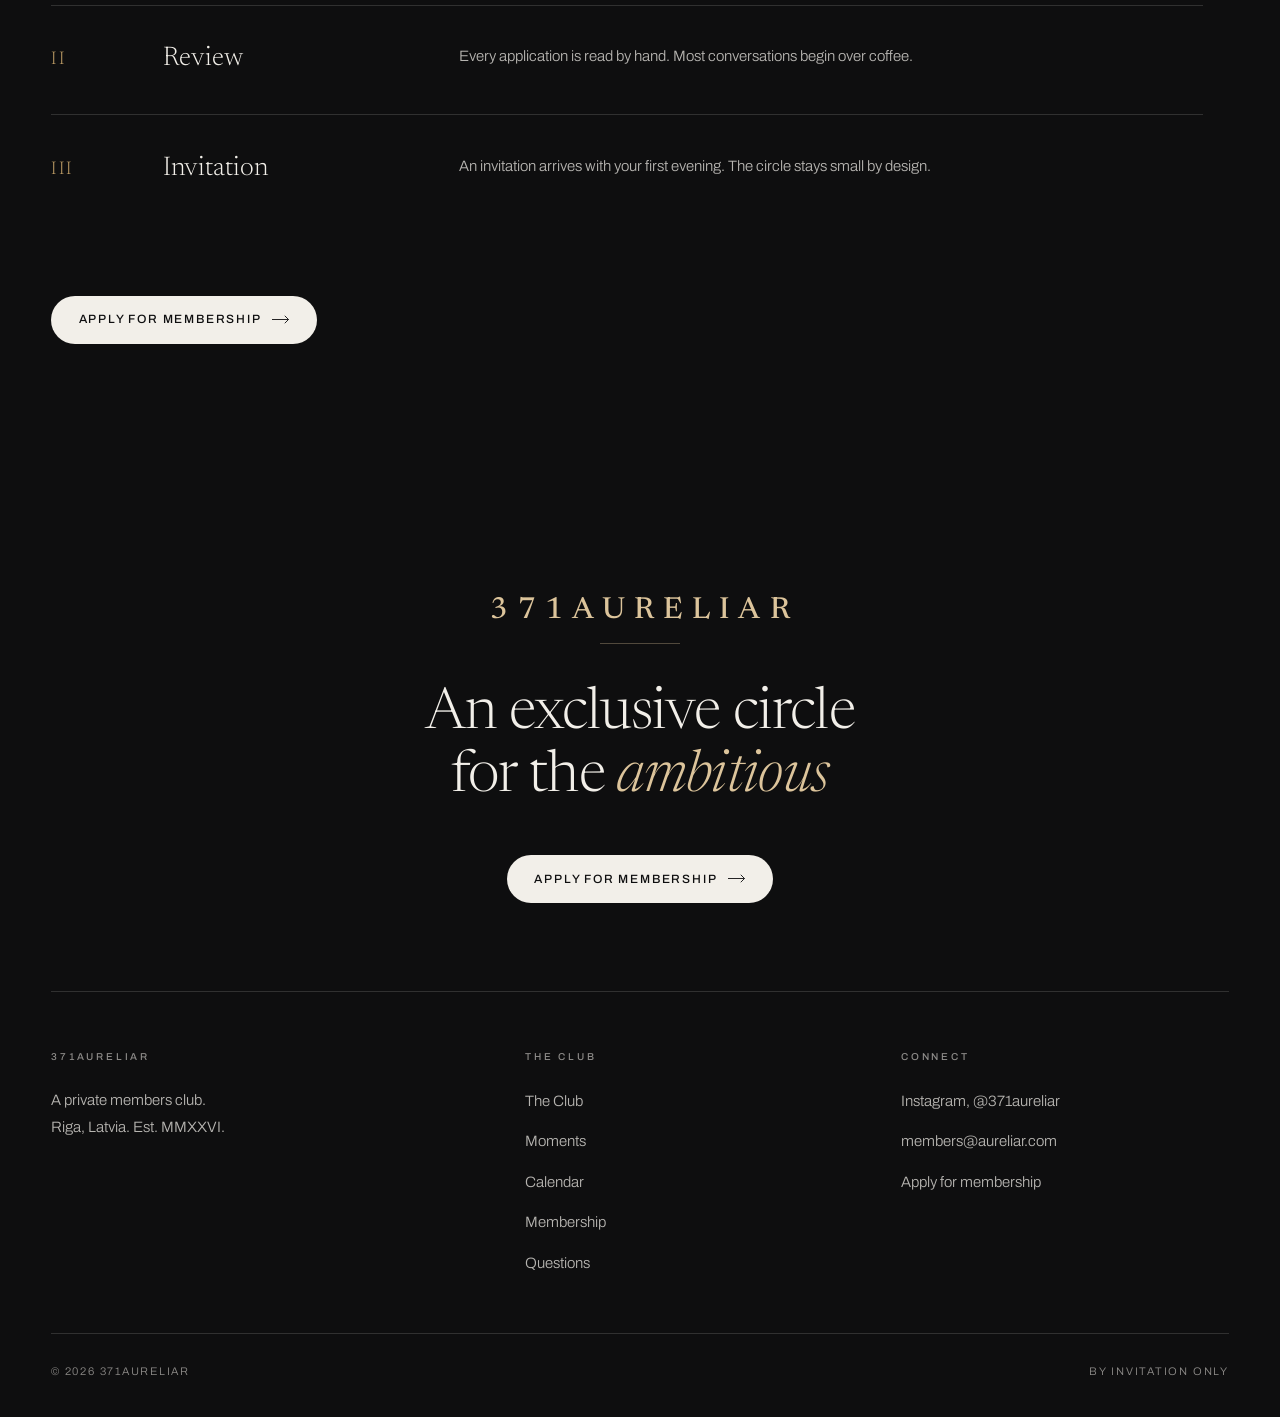
==== commit 1dbbd8fd: "New typeface system and the aureliar.com wordmark as the logo Newsreader replaces Cormorant Garamond" ====
--- a/index.html
+++ b/index.html
@@ -16,7 +16,7 @@
 <link rel="icon" href="favicon.svg" type="image/svg+xml">
 <link rel="preconnect" href="https://fonts.googleapis.com">
 <link rel="preconnect" href="https://fonts.gstatic.com" crossorigin>
-<link href="https://fonts.googleapis.com/css2?family=Cormorant+Garamond:ital,wght@0,300;0,400;1,300;1,400&family=Inter:wght@300;400;500&display=swap" rel="stylesheet">
+<link href="https://fonts.googleapis.com/css2?family=Archivo:wght@300;400;500&family=Newsreader:ital,opsz,wght@0,6..72,300..500;1,6..72,300..400&display=swap" rel="stylesheet">
 <link rel="stylesheet" href="assets/css/styles.css">
 </head>
 
@@ -28,13 +28,6 @@
 
 <!-- Reusable glyphs -->
 <svg width="0" height="0" style="position:absolute" aria-hidden="true">
-  <symbol id="seal" viewBox="0 0 64 64">
-    <circle cx="32" cy="32" r="30" fill="none" stroke="currentColor" stroke-width="0.8" opacity="0.55"/>
-    <circle cx="32" cy="32" r="25.5" fill="none" stroke="currentColor" stroke-width="0.5" opacity="0.32"/>
-    <path d="M32 2.5v5M32 56.5v5M2.5 32h5M56.5 32h5" stroke="currentColor" stroke-width="0.8" opacity="0.55"/>
-    <text x="32" y="38.5" text-anchor="middle" font-family="Cormorant Garamond, serif"
-          font-size="17" letter-spacing="0.5" fill="currentColor">371</text>
-  </symbol>
   <symbol id="arrow" viewBox="0 0 24 12">
     <path d="M0 6h22M17 1l5 5-5 5" fill="none" stroke="currentColor" stroke-width="1.2"/>
   </symbol>
@@ -48,9 +41,9 @@
       <a class="header__link" href="#calendar">Calendar</a>
     </div>
 
-    <a class="seal" href="/" aria-label="371AURELIAR home">
-      <svg aria-hidden="true"><use href="#seal"></use></svg>
-      <span class="seal__word">Aureliar</span>
+    <a class="mark" href="index.html" aria-label="371AURELIAR home">
+      <span class="mark__word">371Aureliar</span>
+      <span class="mark__rule" aria-hidden="true"></span>
     </a>
 
     <div class="header__right">
@@ -386,7 +379,10 @@
 <footer class="footer" id="contact">
   <div class="wrap">
     <div class="footer__cta reveal">
-      <svg class="seal__mark" width="48" height="48" style="margin:0 auto 2rem; color:var(--gold-soft)" aria-hidden="true"><use href="#seal"></use></svg>
+      <span class="mark mark--lg" style="margin:0 auto 2.5rem; color:var(--gold-soft)">
+        <span class="mark__word">371Aureliar</span>
+        <span class="mark__rule" aria-hidden="true"></span>
+      </span>
       <h2 class="display display--l">
         <span class="rise"><i>An exclusive circle</i></span>
         <span class="rise"><i style="--d:120ms">for the <em>ambitious</em></i></span>
--- a/assets/css/styles.css
+++ b/assets/css/styles.css
@@ -40,8 +40,11 @@
   --hair-cream:     rgba(23, 23, 26, 0.16);
   --hair-cream-2:   rgba(23, 23, 26, 0.30);
 
-  --serif: 'Cormorant Garamond', 'Iowan Old Style', Georgia, serif;
-  --sans:  'Inter', -apple-system, BlinkMacSystemFont, 'Helvetica Neue', sans-serif;
+  /* Type: an editorial serif for display, a quiet grotesque for text.
+     Newsreader keeps a high x-height and sturdy stems, so it stays legible
+     on ink at small sizes and in the wide-tracked caps this page leans on. */
+  --serif: 'Newsreader', 'Iowan Old Style', Georgia, serif;
+  --sans:  'Archivo', -apple-system, BlinkMacSystemFont, 'Helvetica Neue', sans-serif;
 
   --gutter: clamp(1.25rem, 4vw, 4.5rem);
   --band-y: clamp(5.5rem, 11vw, 10rem);
@@ -73,9 +76,9 @@
   background: var(--ink);
   color: var(--on-ink);
   font-family: var(--sans);
-  font-size: 16px;
+  font-size: 15.75px;
   font-weight: 300;
-  line-height: 1.7;
+  line-height: 1.72;
   -webkit-font-smoothing: antialiased;
   -moz-osx-font-smoothing: grayscale;
   overflow-x: clip;
@@ -130,23 +133,24 @@
 
 .display {
   font-family: var(--serif);
+  font-optical-sizing: auto;
   font-weight: 300;
   line-height: 1.08;
-  letter-spacing: -0.012em;
+  letter-spacing: -0.004em;
   font-variant-ligatures: common-ligatures discretionary-ligatures;
   text-wrap: balance;
 }
 
-.display--xl { font-size: clamp(2.5rem, 6.1vw, 5.5rem); line-height: 1.04; letter-spacing: -0.02em; }
-.display--l  { font-size: clamp(2.1rem, 4.8vw, 4.25rem); line-height: 1.06; letter-spacing: -0.016em; }
-.display--m  { font-size: clamp(1.7rem, 2.8vw, 2.75rem); line-height: 1.14; }
+.display--xl { font-size: clamp(2.4rem, 5.7vw, 5.15rem); line-height: 1.05; letter-spacing: -0.016em; }
+.display--l  { font-size: clamp(2rem, 4.5vw, 3.95rem);    line-height: 1.07; letter-spacing: -0.012em; }
+.display--m  { font-size: clamp(1.65rem, 2.7vw, 2.6rem);  line-height: 1.15; }
 
 .display em {
   font-style: italic;
   color: var(--gold-soft);
   /* italic descenders (y, g, p) need headroom at these line-heights */
-  line-height: 1.12;
-  padding-bottom: 0.04em;
+  line-height: 1.14;
+  padding-bottom: 0.05em;
 }
 
 .band--cream .display em { color: var(--gold-ink); }
@@ -348,7 +352,7 @@
 .header__left  { display: flex; align-items: center; gap: 1.75rem; }
 .header__right { display: flex; align-items: center; justify-content: flex-end; gap: 1rem; }
 
-.header__link, .header .seal, .header .burger { color: var(--cream); }
+.header__link, .header .mark, .header .burger { color: var(--cream); }
 .header .btn { color: var(--ink); }
 
 .header__link {
@@ -362,31 +366,48 @@
 
 .header__link:hover { color: var(--cream); }
 
-/* centred seal. Horizontal at rest so the bar stays under 80px. */
-.seal {
-  display: flex;
-  align-items: center;
-  gap: 0.75rem;
+/* The mark: the 371AURELIAR wordmark as used on aureliar.com. Display face,
+   wide tracking, a hairline beneath. Horizontal in the bar so the header stays
+   under 80px; .mark--lg is the centred, stacked lockup. */
+.mark {
+  display: grid;
+  width: max-content;
+  justify-items: center;
+  gap: 0.5rem;
   line-height: 1;
 }
 
-.seal svg {
-  width: 34px;
-  height: 34px;
-  flex: 0 0 auto;
-  transition: transform 0.6s var(--ease);
-}
-
-.seal:hover svg { transform: rotate(-12deg); }
-
-.seal__word {
+.mark__word {
   font-family: var(--serif);
-  font-size: clamp(0.78rem, 0.95vw, 0.9rem);
-  letter-spacing: 0.42em;
-  text-indent: 0.42em;
+  font-optical-sizing: auto;
+  font-weight: 500;
+  font-size: clamp(0.82rem, 1vw, 0.98rem);
+  letter-spacing: 0.26em;
+  margin-right: -0.26em;
   text-transform: uppercase;
   white-space: nowrap;
 }
+
+.mark__rule {
+  width: 100%;
+  height: 1px;
+  background: currentColor;
+  opacity: 0.32;
+  transform: scaleX(0.8);
+  transition: transform 0.6s var(--ease), opacity 0.6s var(--ease);
+}
+
+.mark:hover .mark__rule { transform: scaleX(1); opacity: 0.6; }
+
+.mark--lg { gap: 1rem; }
+
+.mark--lg .mark__word {
+  font-size: clamp(1.25rem, 2.4vw, 1.9rem);
+  letter-spacing: 0.3em;
+  margin-right: -0.3em;
+}
+
+.mark--lg .mark__rule { width: 5rem; transform: none; }
 
 .burger {
   width: 44px; height: 44px;
@@ -1060,7 +1081,7 @@
 @media (max-width: 899px) {
   .header__left .header__link { display: none; }
   .header__right .btn { display: none; }
-  .seal__word { letter-spacing: 0.3em; text-indent: 0.3em; }
+  .mark__word { letter-spacing: 0.24em; margin-right: -0.24em; }
   .split--offset > *:first-child { transform: none; }
 }
 
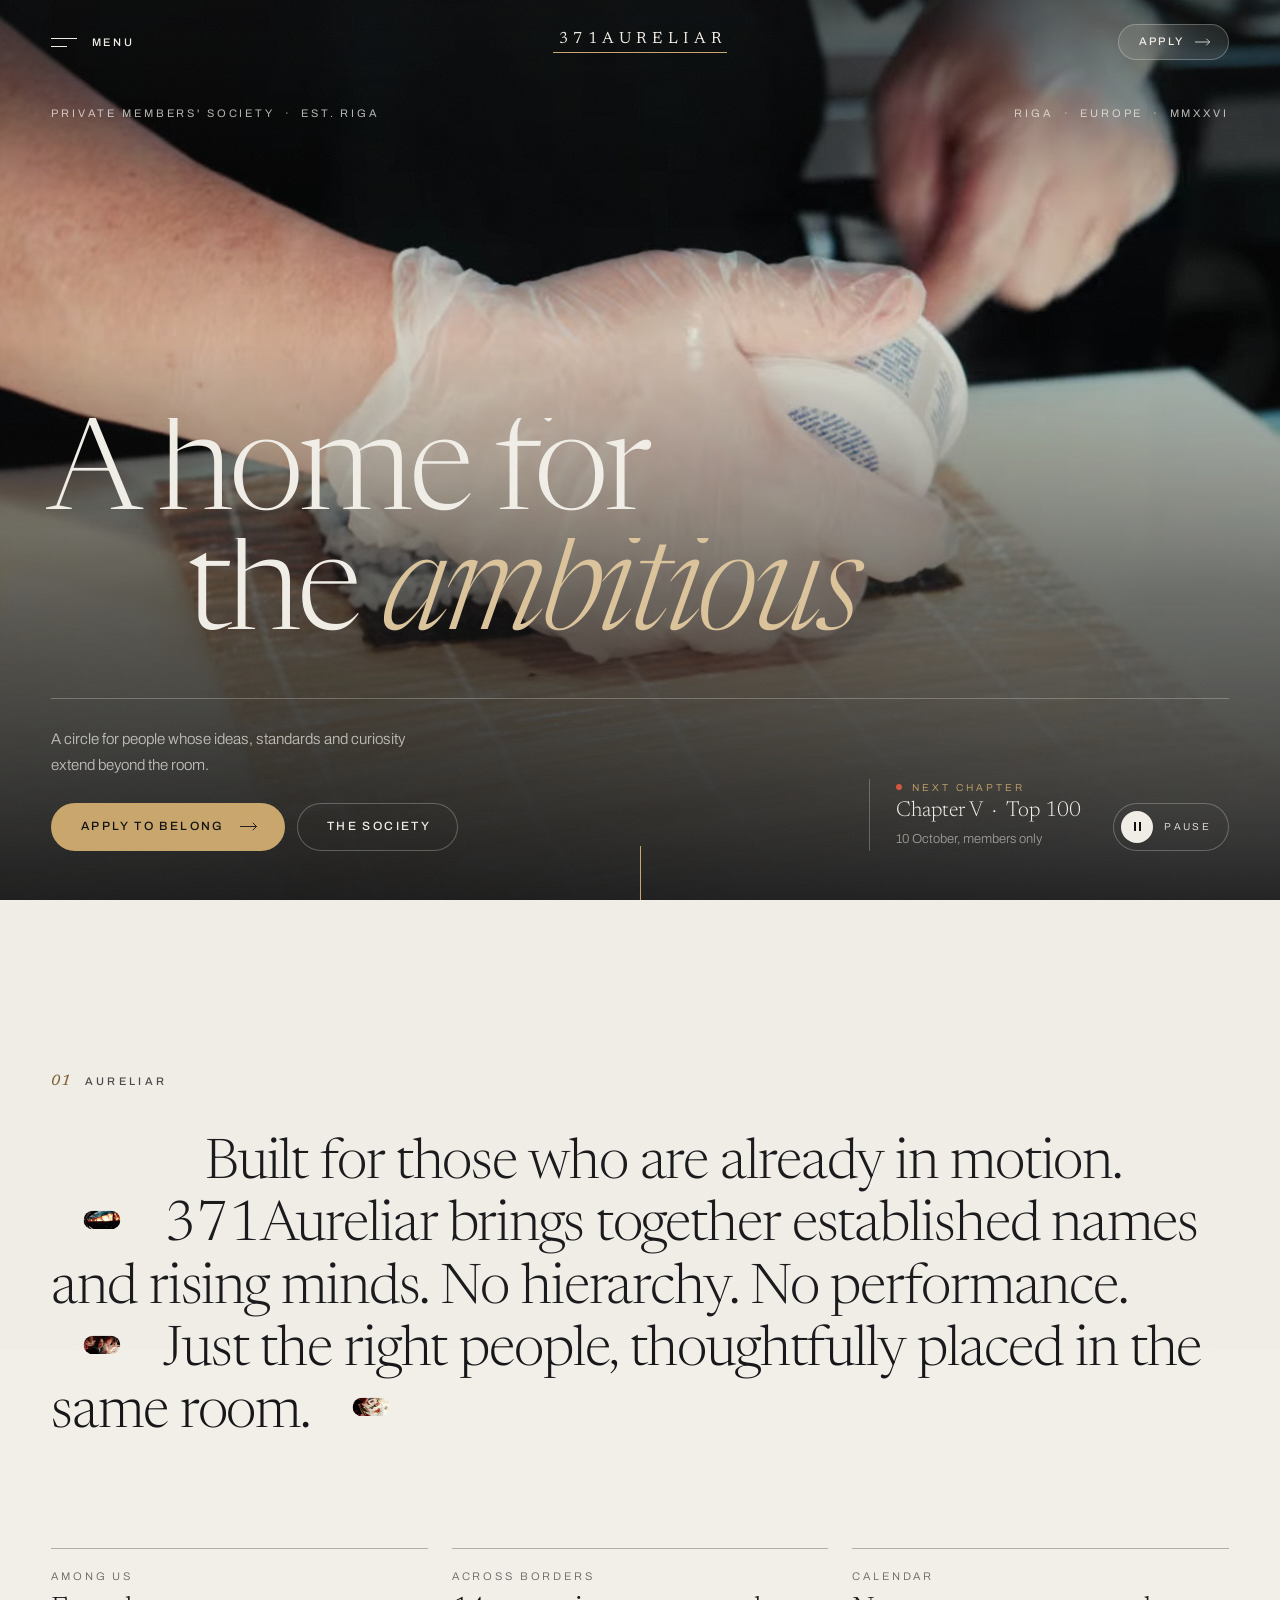
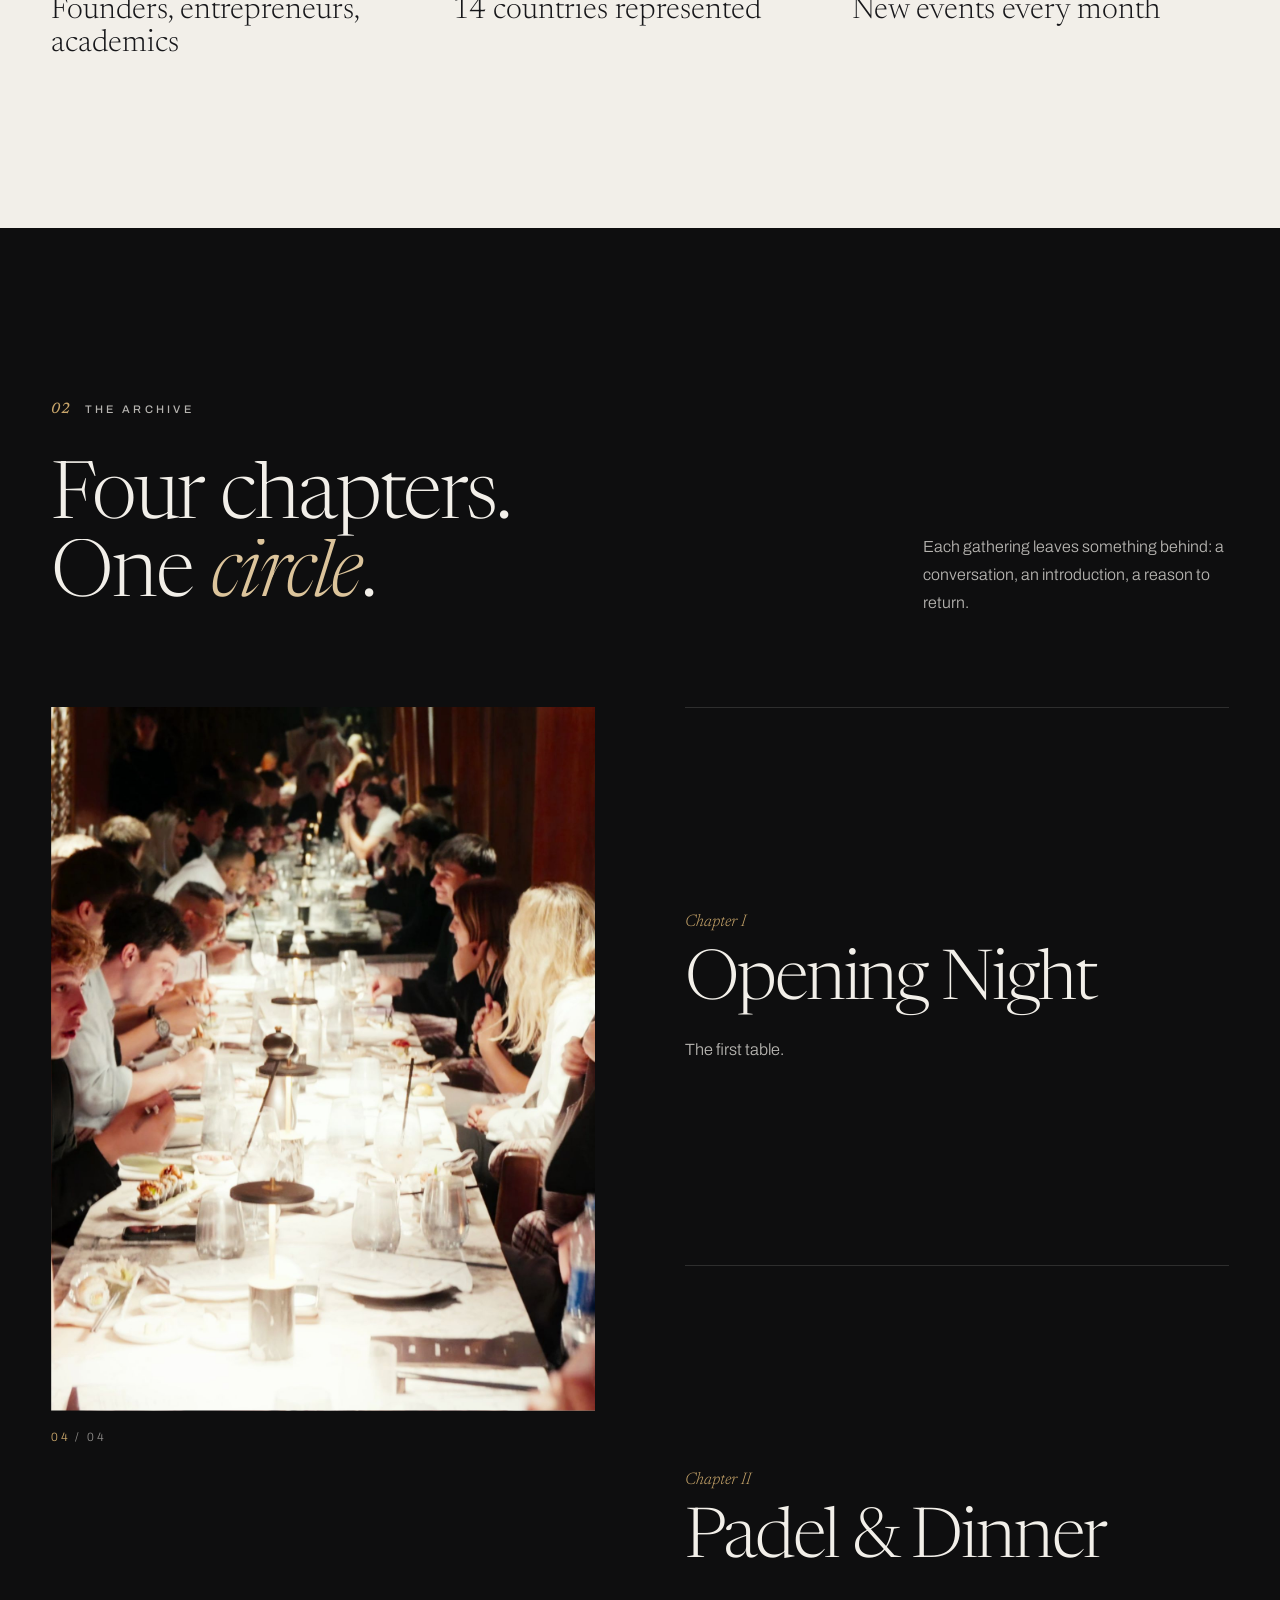
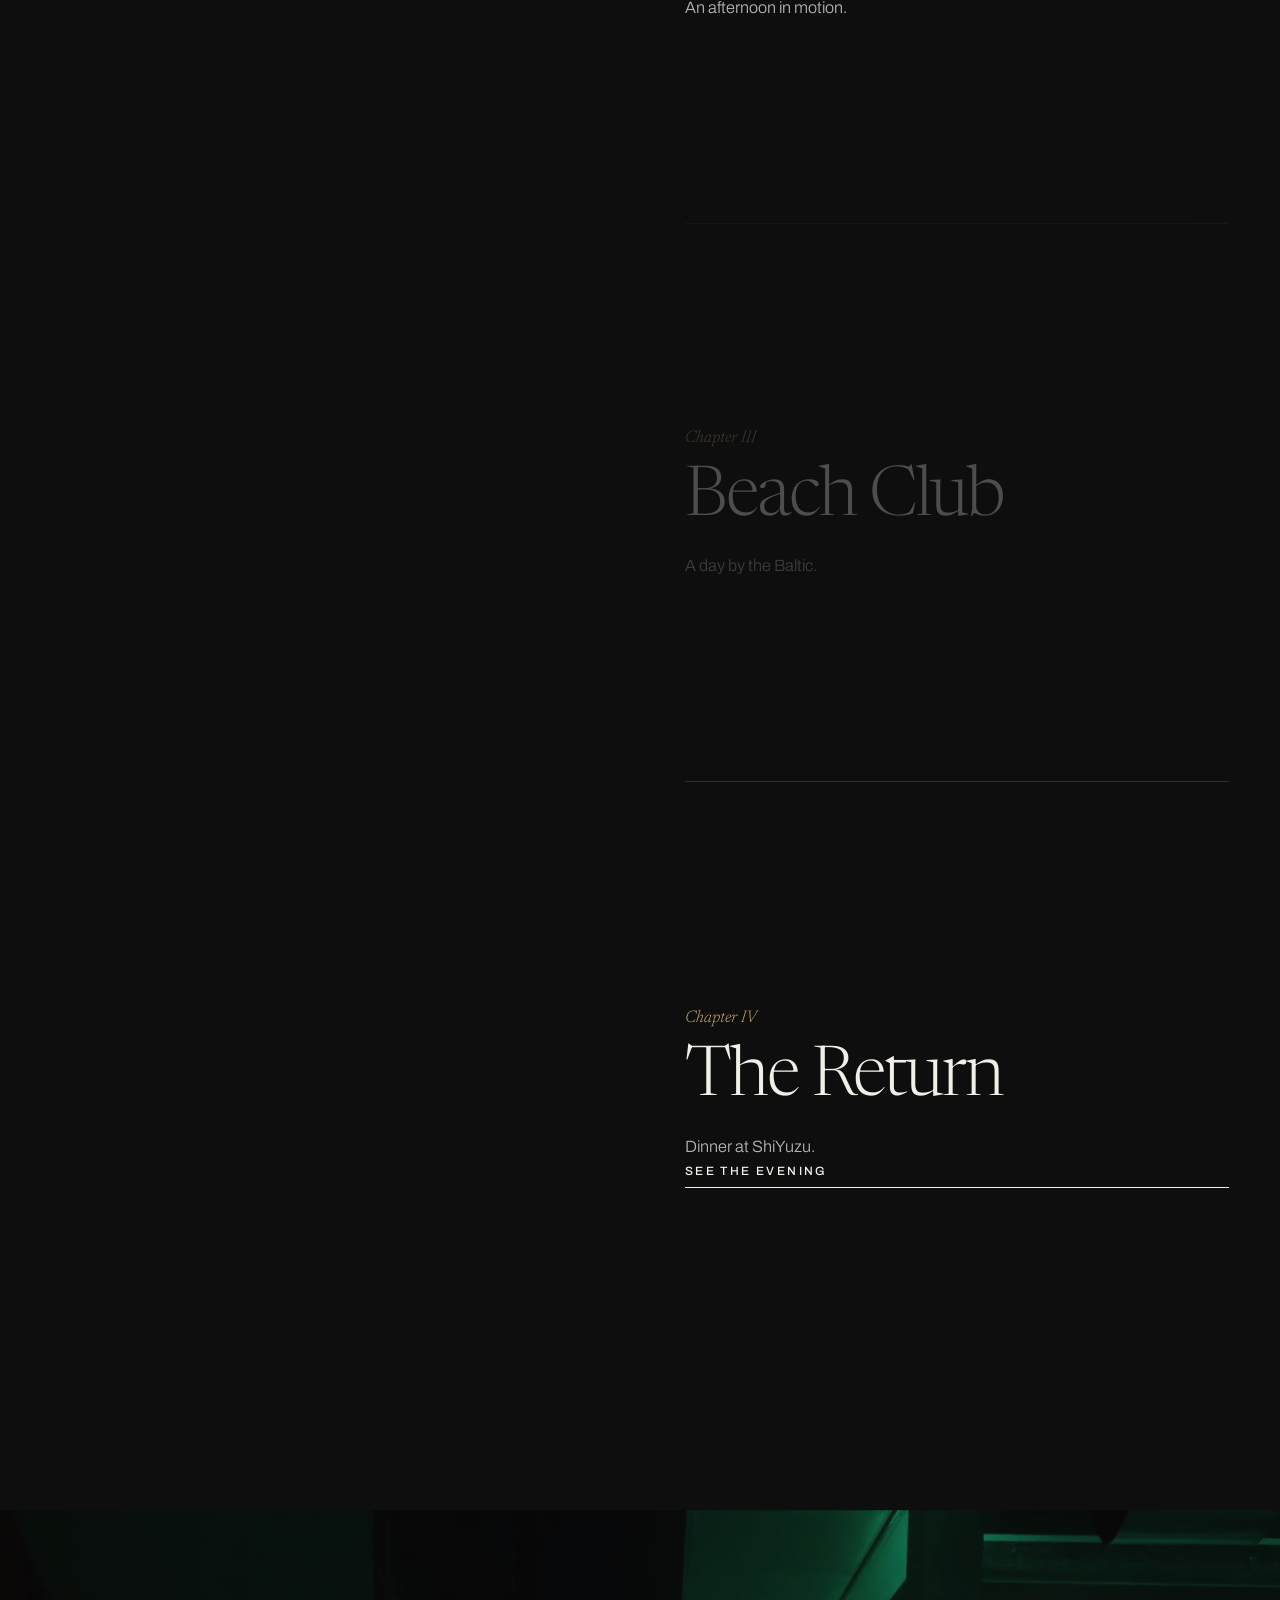
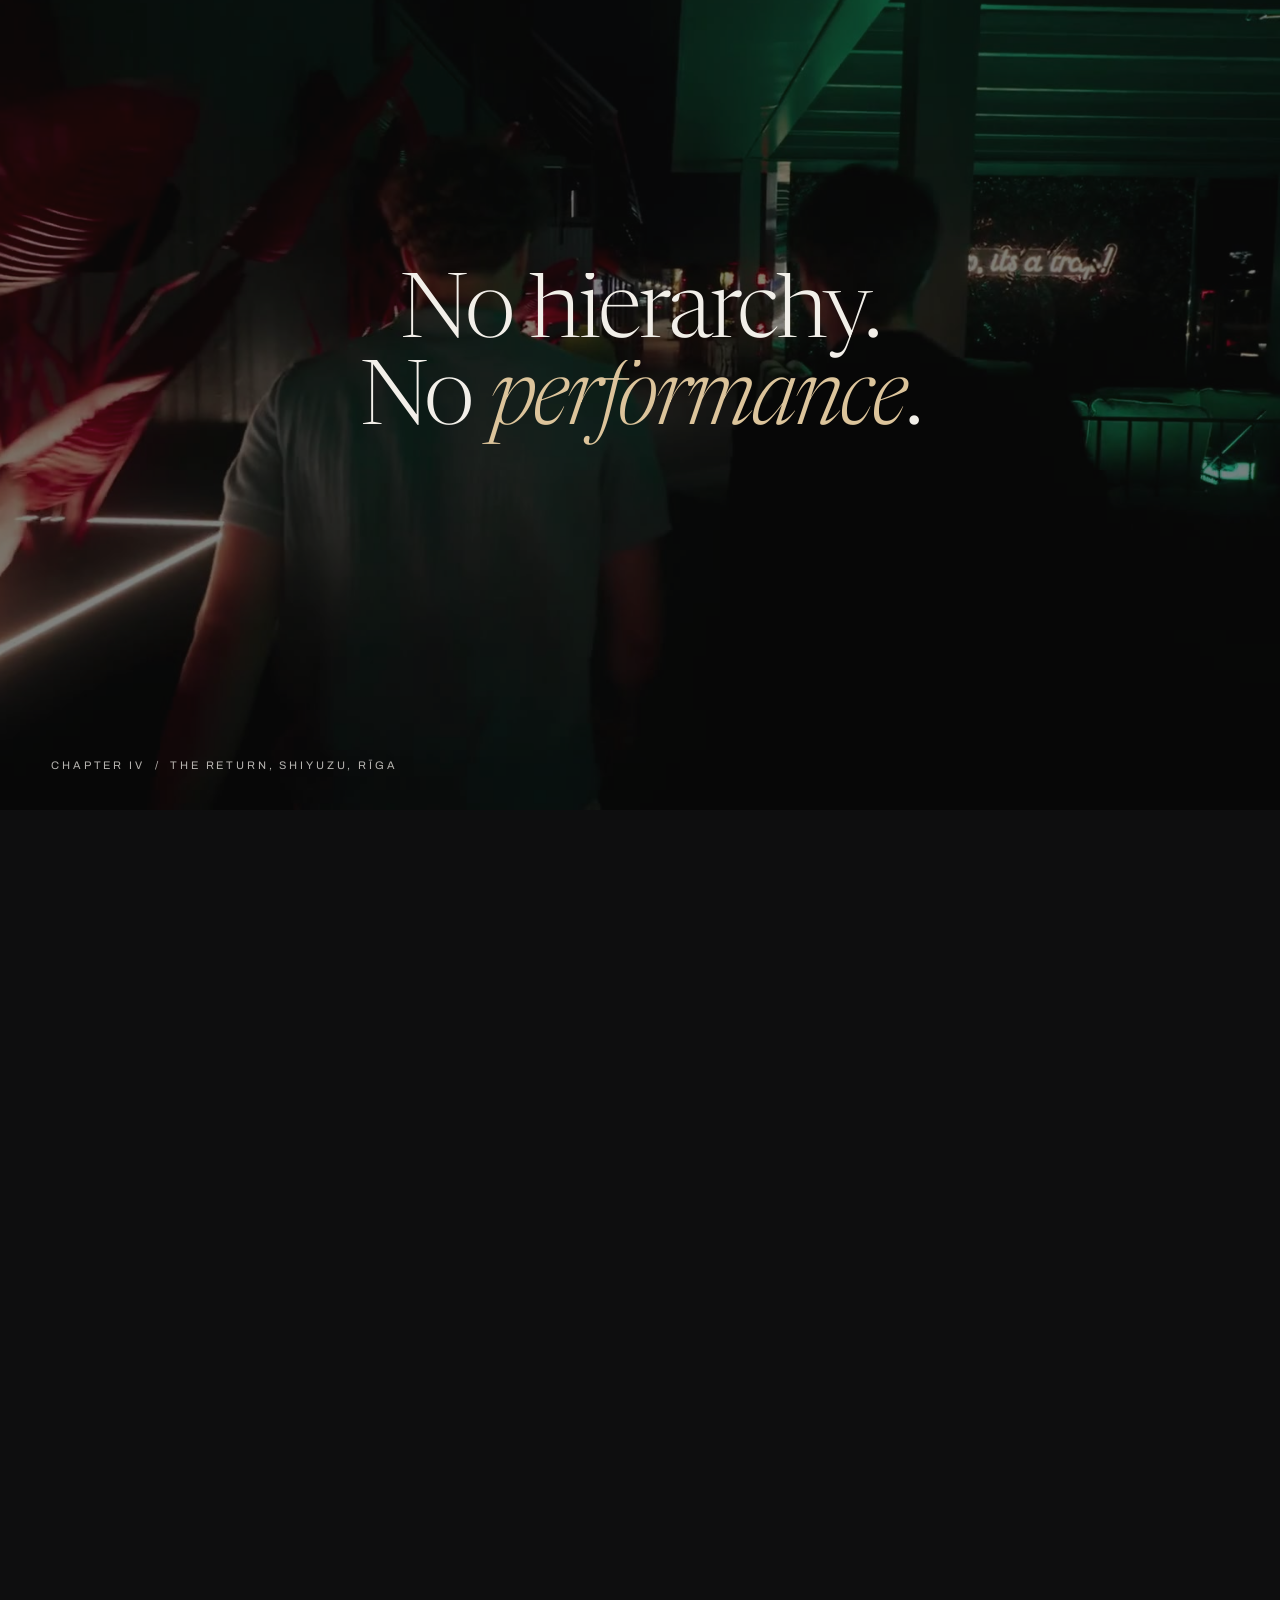
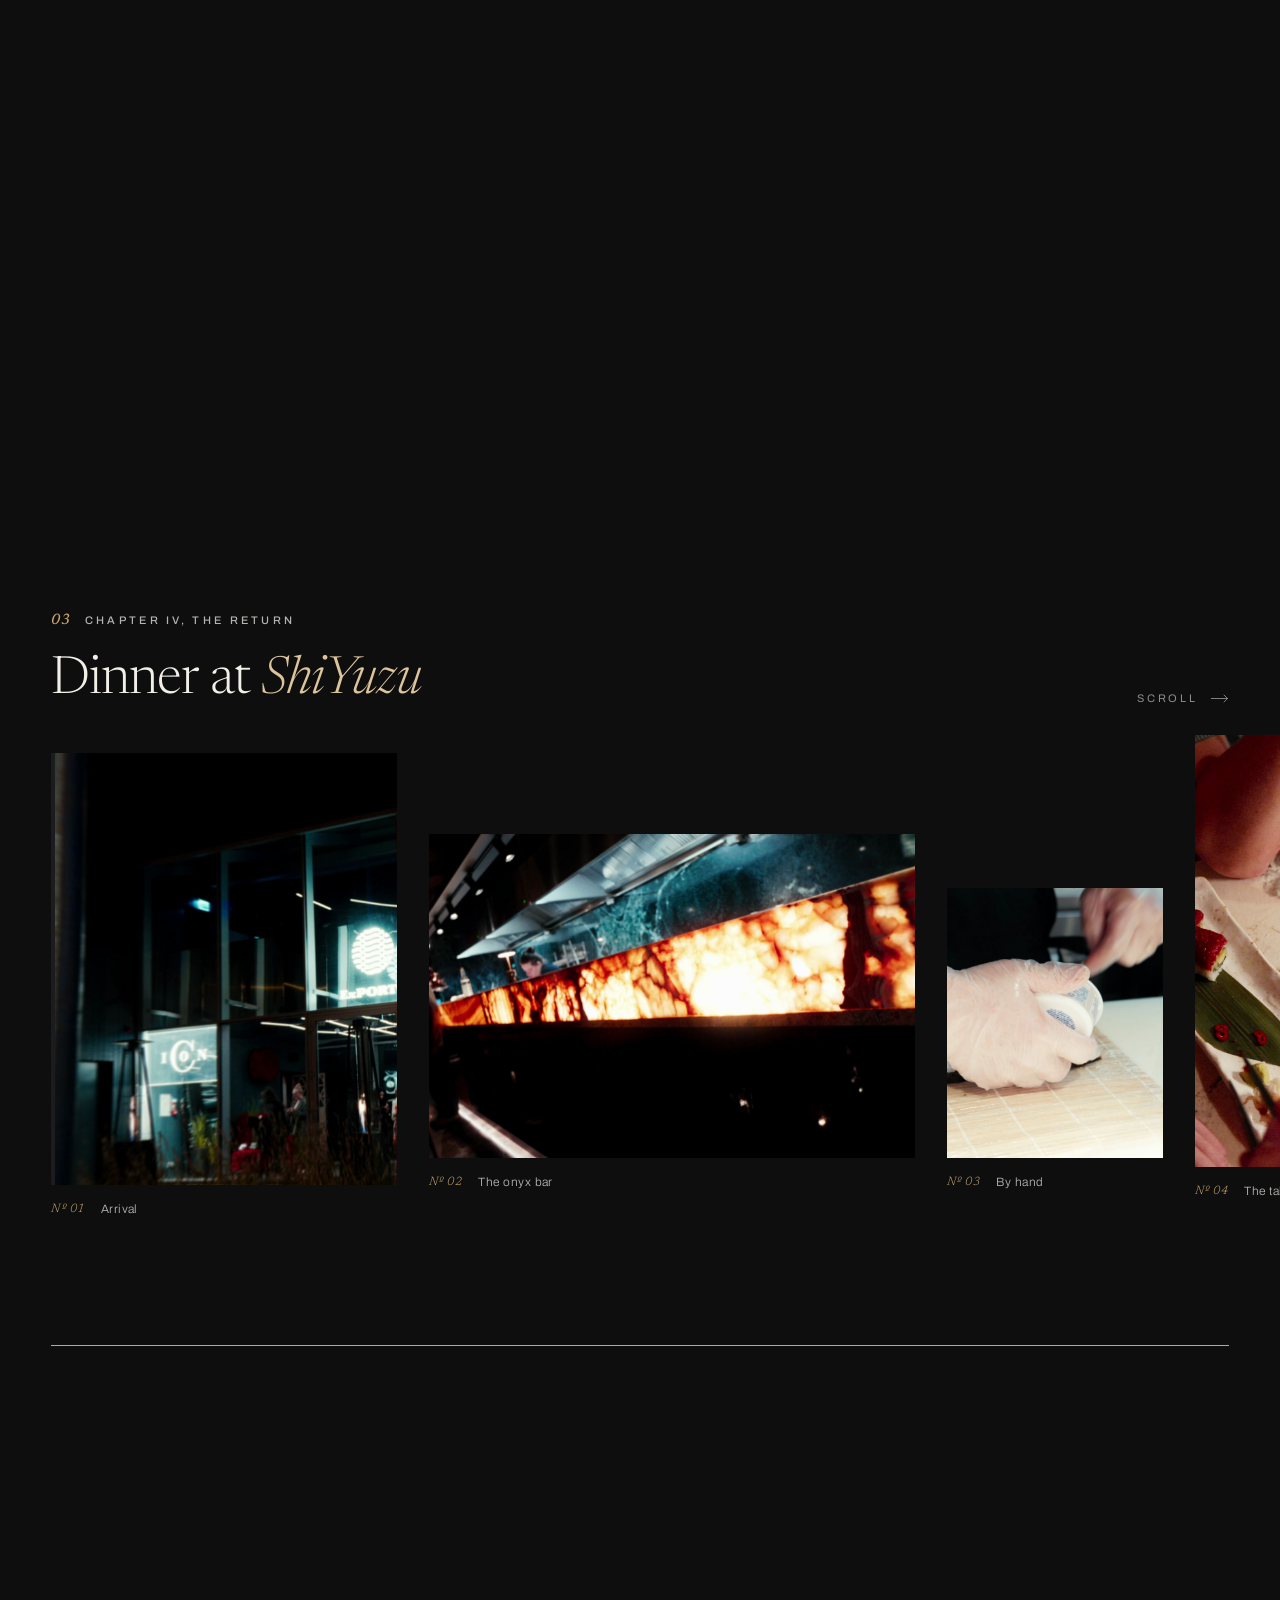
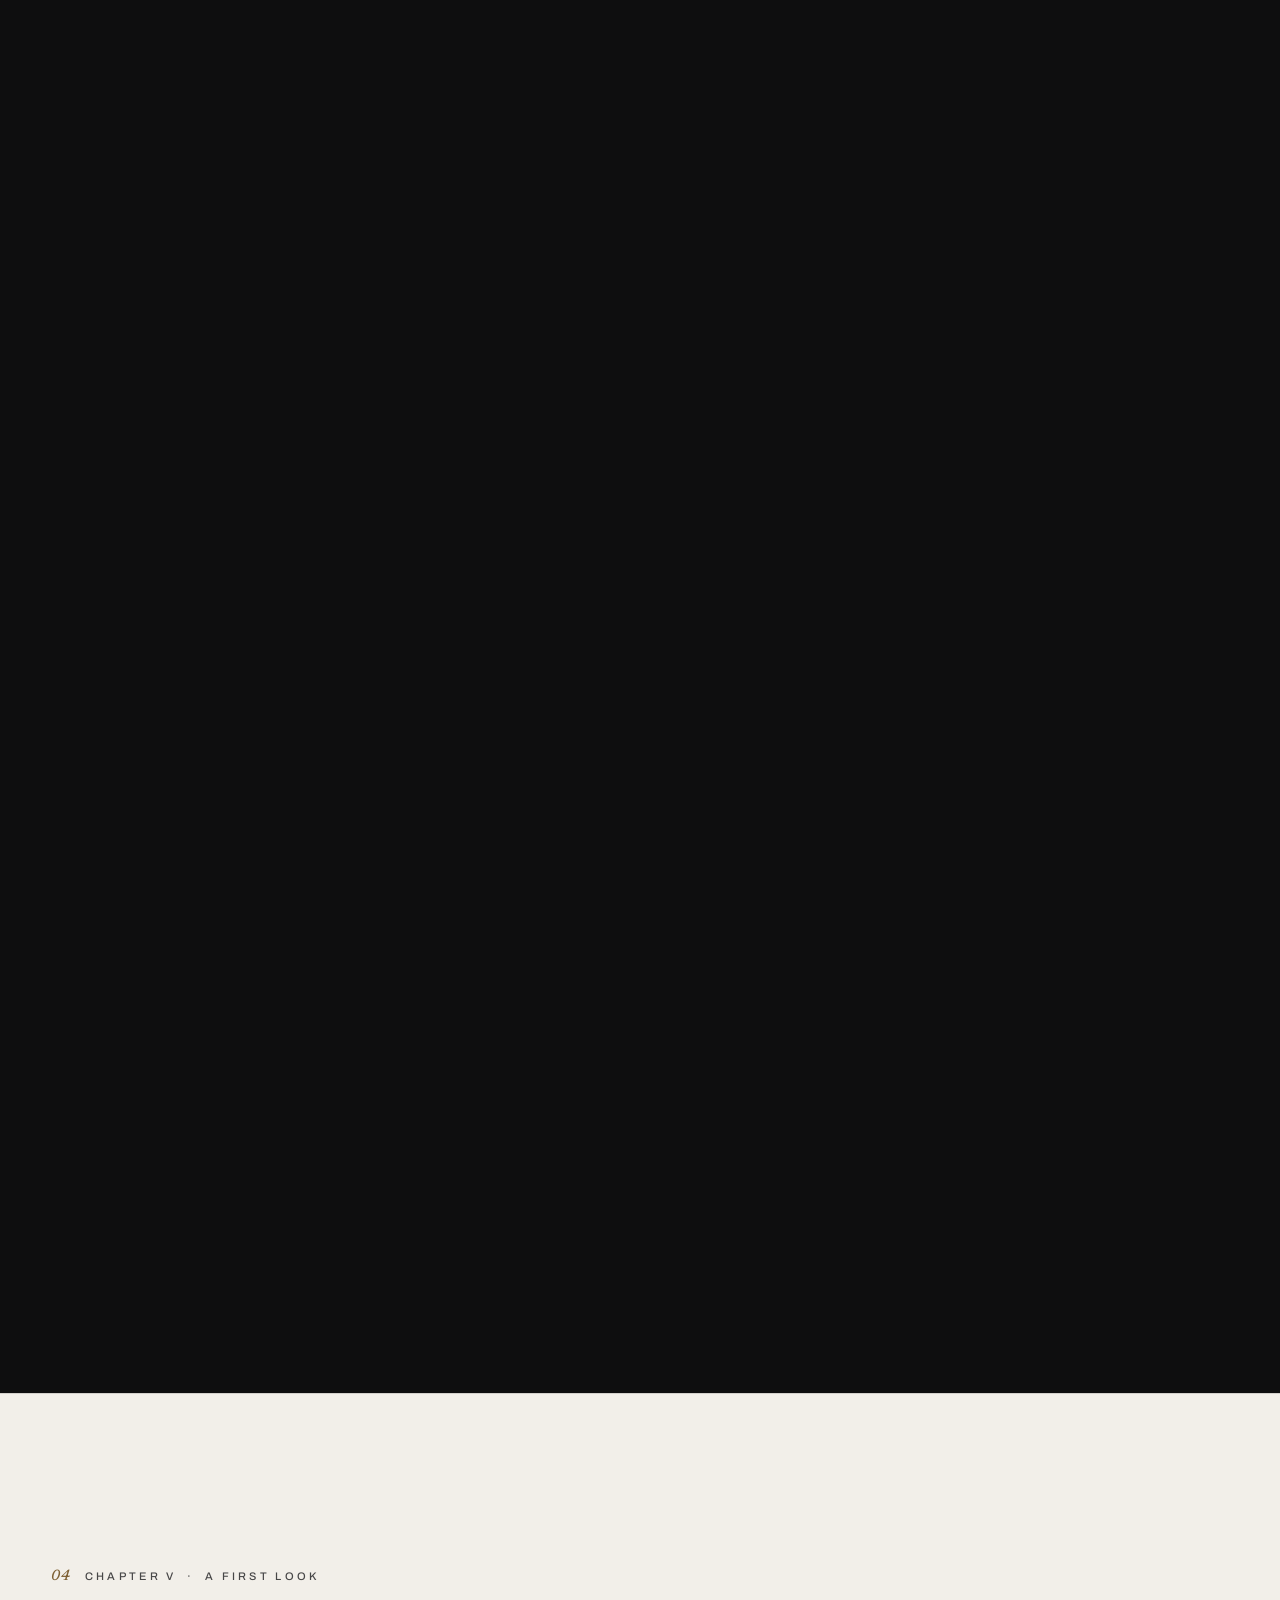
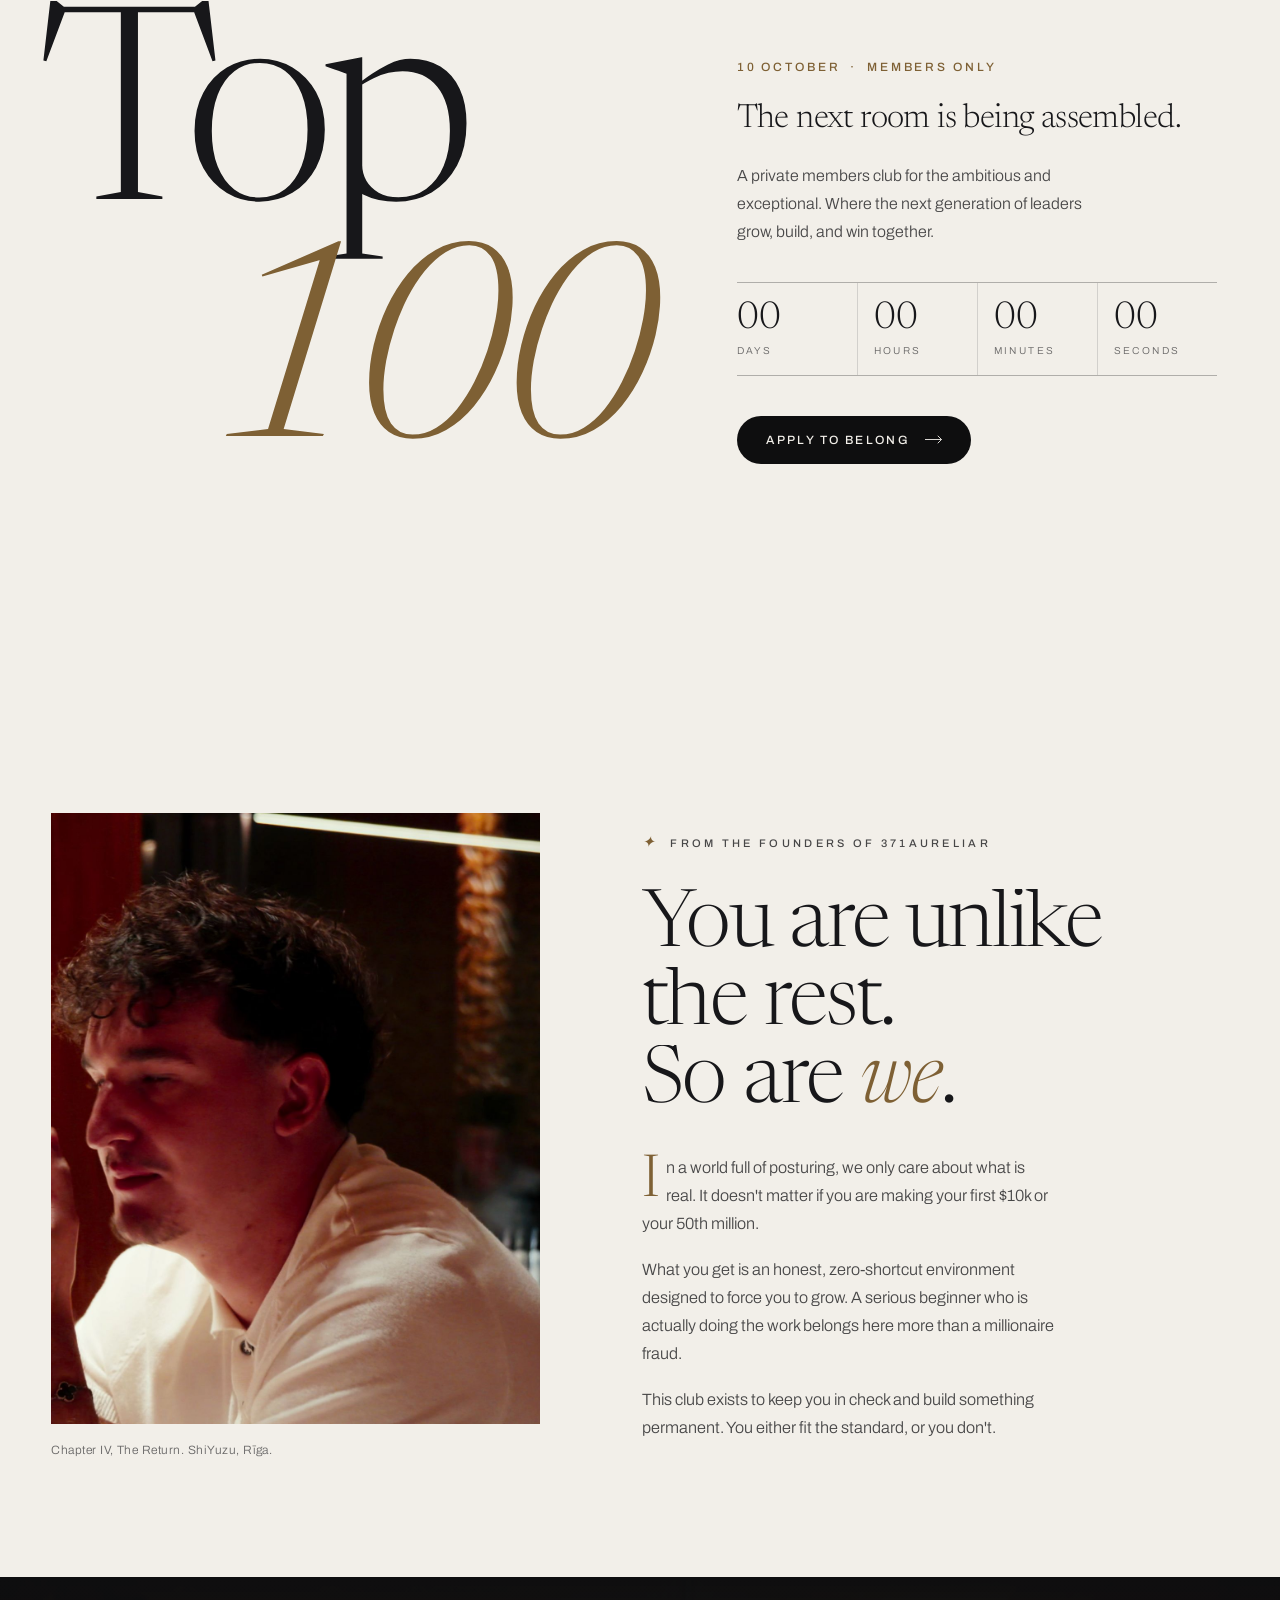
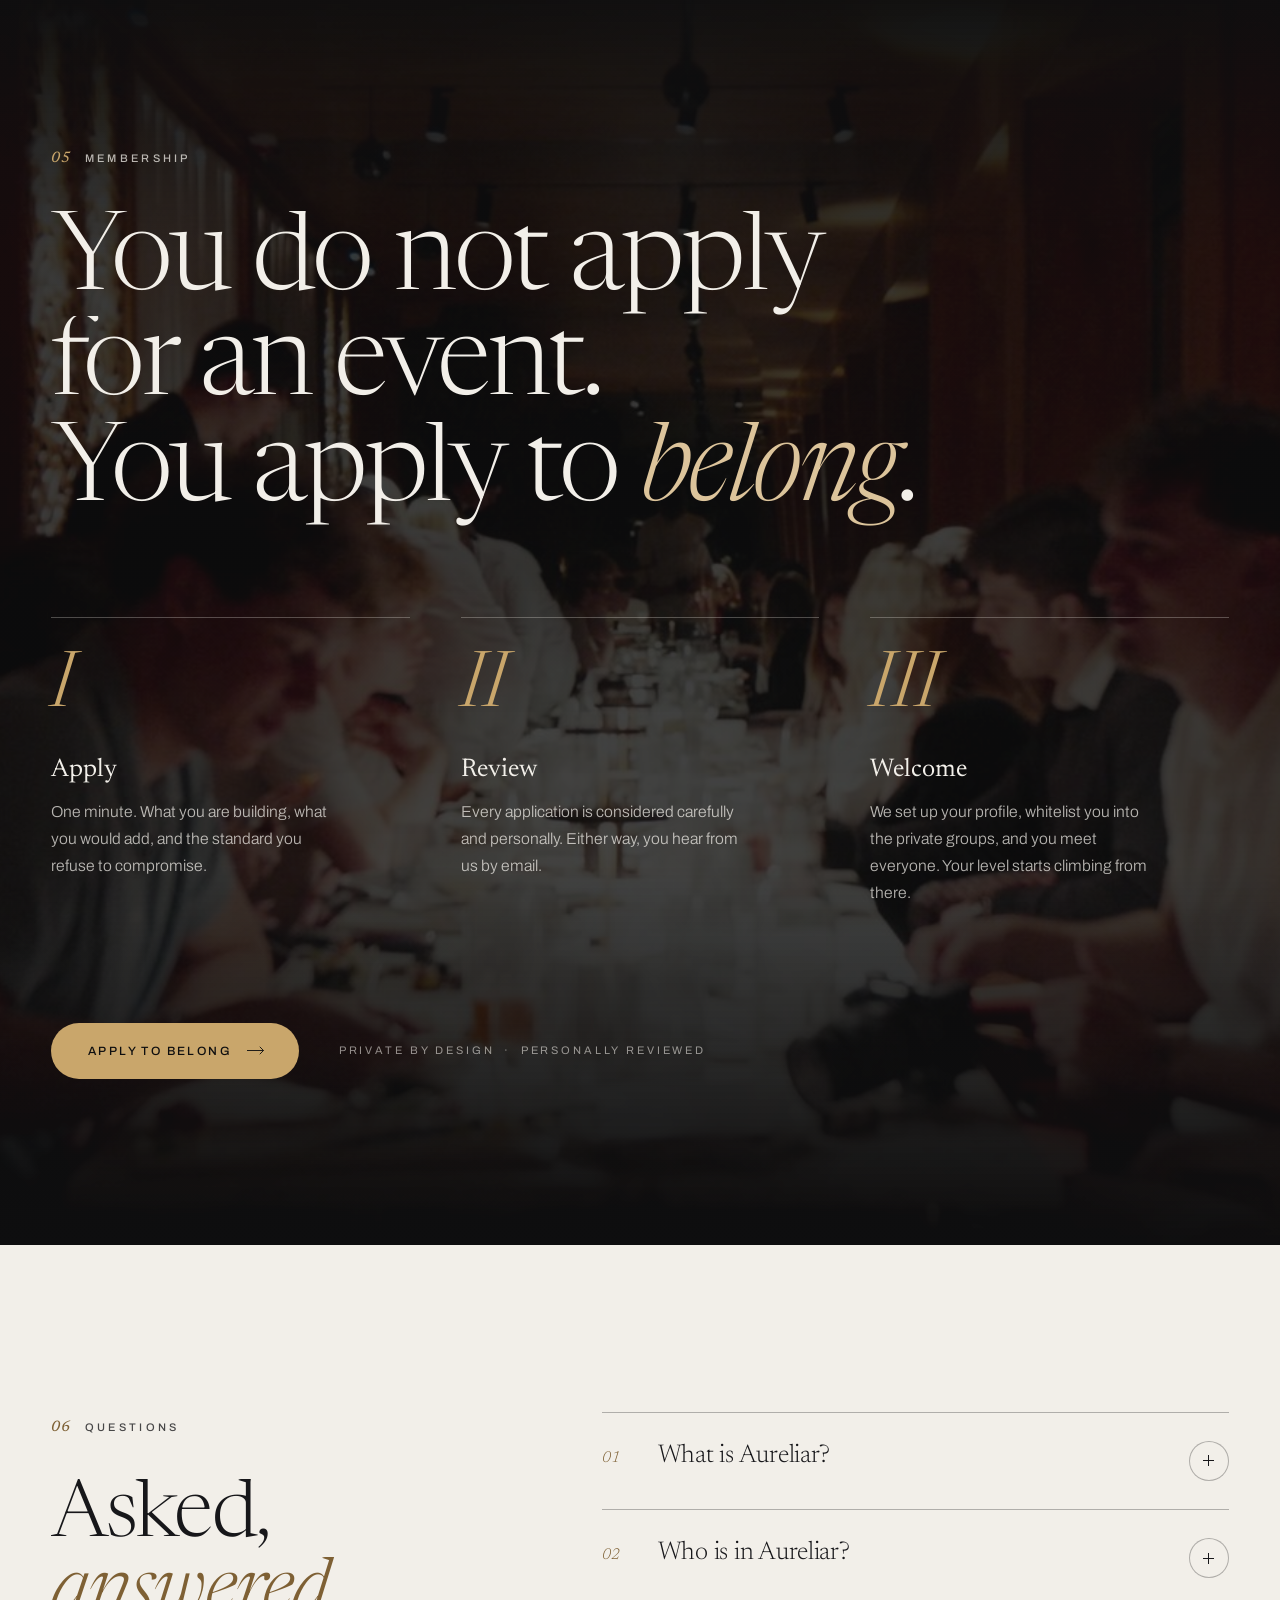
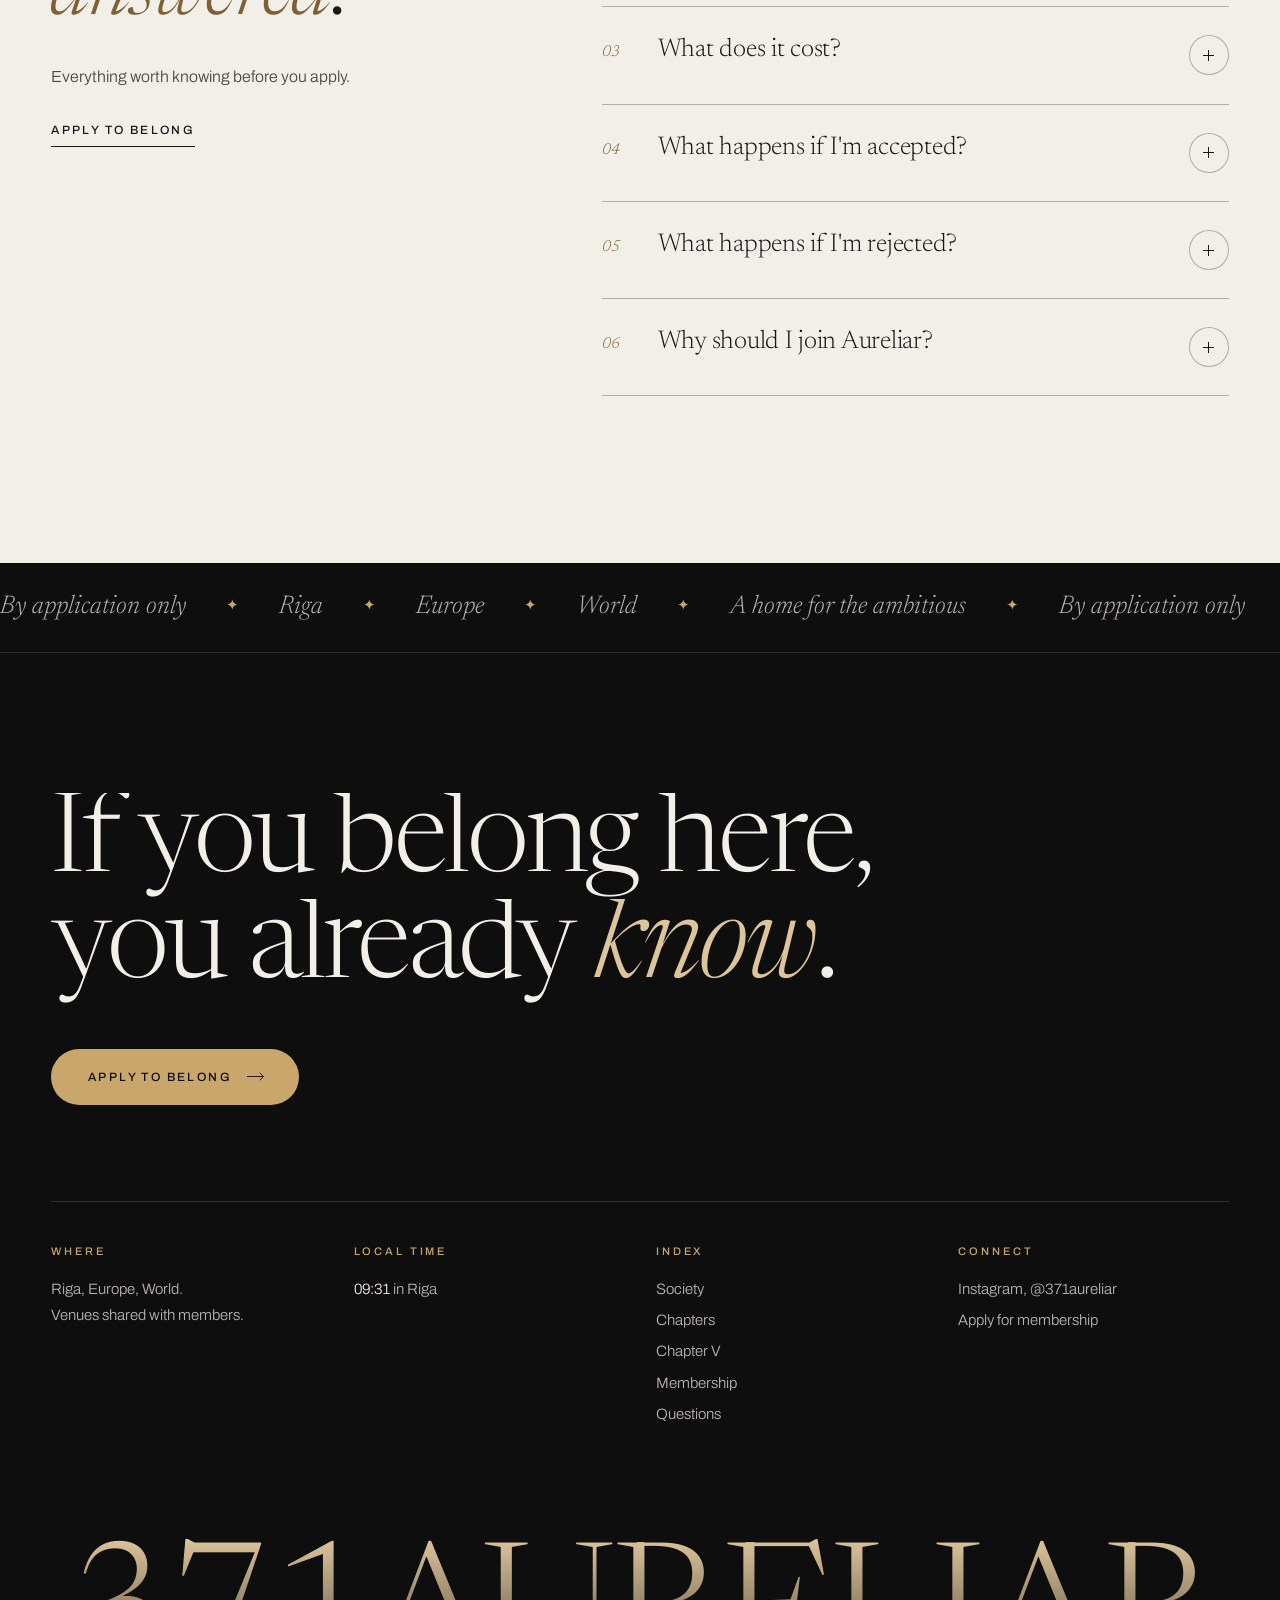
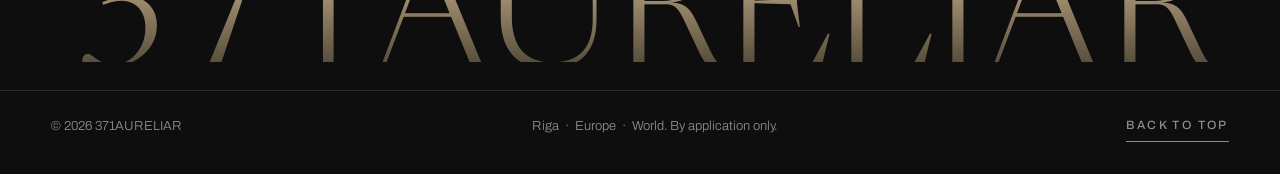
==== commit c7faf15c: "Rebuild the site around the club film and the live aureliar.com copy Hero video, reel and stills are" ====
--- a/index.html
+++ b/index.html
@@ -1,13 +1,13 @@
 <!DOCTYPE html>
-<html lang="en">
+<html lang="en" class="no-js">
 <head>
 <meta charset="utf-8">
-<meta name="viewport" content="width=device-width, initial-scale=1">
-<title>371AURELIAR | Private Members Club | Riga</title>
-<meta name="description" content="371AURELIAR is a private members club in Riga. A home for the world's ambitious people to come together. By invitation only.">
+<meta name="viewport" content="width=device-width, initial-scale=1, viewport-fit=cover">
+<title>371AURELIAR | A Home for the Ambitious | Private Members' Society, Riga</title>
+<meta name="description" content="371AURELIAR is a private members' society in Riga. A circle for people whose ideas, standards and curiosity extend beyond the room. By application only.">
 <meta name="theme-color" content="#0E0E0F">
-<meta property="og:title" content="371AURELIAR | Private Members Club">
-<meta property="og:description" content="An exclusive circle for the ambitious. Riga, est. MMXXVI.">
+<meta property="og:title" content="371AURELIAR | A Home for the Ambitious">
+<meta property="og:description" content="A private members' society. Riga, Europe, MMXXVI. By application only.">
 <meta property="og:type" content="website">
 <meta property="og:url" content="https://aureliar.com/">
 <meta property="og:image" content="https://aureliar.com/assets/img/og.jpg">
@@ -17,358 +17,422 @@
 <link rel="preconnect" href="https://fonts.googleapis.com">
 <link rel="preconnect" href="https://fonts.gstatic.com" crossorigin>
 <link href="https://fonts.googleapis.com/css2?family=Archivo:wght@300;400;500&family=Newsreader:ital,opsz,wght@0,6..72,300..500;1,6..72,300..400&display=swap" rel="stylesheet">
+<link rel="preload" as="image" href="assets/img/hero-poster.jpg">
 <link rel="stylesheet" href="assets/css/styles.css">
+<script>document.documentElement.className='js';try{if(sessionStorage.getItem('aur-seen'))document.documentElement.classList.add('is-seen')}catch(e){}</script>
 </head>
 
 <body>
 
-<a class="btn btn--sm" href="#top"
-   style="position:absolute;left:-9999px;top:1rem;z-index:200"
-   onfocus="this.style.left='1rem'" onblur="this.style.left='-9999px'">Skip to content</a>
-
-<!-- Reusable glyphs -->
+<a class="skip" href="#main">Skip to content</a>
+
 <svg width="0" height="0" style="position:absolute" aria-hidden="true">
   <symbol id="arrow" viewBox="0 0 24 12">
     <path d="M0 6h22M17 1l5 5-5 5" fill="none" stroke="currentColor" stroke-width="1.2"/>
   </symbol>
 </svg>
 
+<!-- Intro curtain. Plays once per session, skipped under reduced motion. -->
+<div class="curtain" aria-hidden="true">
+  <div class="curtain__mark">
+    <span class="curtain__word">371Aureliar</span>
+    <span class="curtain__rule"></span>
+    <span class="curtain__sub">Riga &nbsp;·&nbsp; Europe &nbsp;·&nbsp; MMXXVI</span>
+  </div>
+</div>
+
+<div class="grain" aria-hidden="true"></div>
+
 <!-- ============================================================= header -->
 <header class="header" id="header">
-  <div class="wrap header__inner">
-    <div class="header__left">
-      <a class="header__link" href="#club">The Club</a>
-      <a class="header__link" href="#calendar">Calendar</a>
-    </div>
+  <div class="header__inner">
+    <button class="menu-btn" id="burger" aria-label="Open menu" aria-expanded="false" aria-controls="menu">
+      <span class="menu-btn__lines" aria-hidden="true"><span></span><span></span></span>
+      <span class="menu-btn__label">Menu</span>
+    </button>
 
     <a class="mark" href="index.html" aria-label="371AURELIAR home">
       <span class="mark__word">371Aureliar</span>
       <span class="mark__rule" aria-hidden="true"></span>
     </a>
 
-    <div class="header__right">
-      <a class="btn btn--sm" href="apply.html">
-        <span>Apply for Membership</span>
+    <a class="btn btn--sm btn--glass header__cta" href="apply.html">
+      <span>Apply</span>
+      <svg width="16" height="8" aria-hidden="true"><use href="#arrow"></use></svg>
+    </a>
+  </div>
+</header>
+
+<!-- ======================================================= overlay menu -->
+<div class="menu" id="menu" aria-hidden="true" inert>
+  <div class="menu__media" aria-hidden="true">
+    <img src="assets/img/club-table.jpg" alt="" loading="lazy" data-menu-img>
+  </div>
+  <nav class="menu__nav" aria-label="Main">
+    <ol class="menu__list">
+      <li><a href="#society" data-img="assets/img/club-table.jpg"><span class="menu__no">01</span>Society</a></li>
+      <li><a href="#chapters" data-img="assets/img/club-circle.jpg"><span class="menu__no">02</span>Chapters</a></li>
+      <li><a href="#the-return" data-img="assets/img/moment-1.jpg"><span class="menu__no">03</span>The Return</a></li>
+      <li><a href="#next" data-img="assets/img/reel-poster.jpg"><span class="menu__no">04</span>Chapter V</a></li>
+      <li><a href="#membership" data-img="assets/img/ambassador.jpg"><span class="menu__no">05</span>Membership</a></li>
+      <li><a href="#faq" data-img="assets/img/club-season.jpg"><span class="menu__no">06</span>Questions</a></li>
+    </ol>
+    <div class="menu__foot">
+      <a class="btn" href="apply.html">
+        <span>Apply to belong</span>
         <svg width="18" height="9" aria-hidden="true"><use href="#arrow"></use></svg>
       </a>
-      <button class="burger" id="burger" aria-label="Open menu" aria-expanded="false" aria-controls="menu">
-        <span></span><span></span>
-      </button>
-    </div>
-  </div>
-</header>
-
-<!-- Overlay menu -->
-<div class="menu" id="menu" aria-hidden="true" inert>
-  <nav class="menu__list" aria-label="Main">
-    <a href="#club" style="--d:40ms">The Club</a>
-    <a href="#moments" style="--d:80ms">Moments</a>
-    <a href="#calendar" style="--d:120ms">Calendar</a>
-    <a href="#membership" style="--d:160ms">Membership</a>
-    <a href="#faq" style="--d:200ms">Questions</a>
-    <a class="btn" href="apply.html" style="--d:260ms">
-      <span>Apply for Membership</span>
-      <svg width="18" height="9" aria-hidden="true"><use href="#arrow"></use></svg>
-    </a>
+      <div class="menu__meta">
+        <span>Riga, Europe</span>
+        <a href="https://instagram.com/371aureliar" target="_blank" rel="noopener">Instagram</a>
+        <span>By application only</span>
+      </div>
+    </div>
   </nav>
-  <div class="menu__foot">
-    <span>Riga, est. MMXXVI</span>
-    <a href="https://instagram.com/371aureliar" target="_blank" rel="noopener">@371aureliar</a>
-  </div>
 </div>
 
-<main id="top">
-
-  <!-- ============================================================== hero -->
-  <section class="hero">
-    <!-- FILM SLOT: drop assets/video/hero.mp4 + .webm in, uncomment, done. -->
-    <div class="frame" aria-hidden="true">
-      <!--
-      <video autoplay muted loop playsinline preload="metadata" poster="assets/img/hero-poster.jpg">
+<main id="main">
+
+  <!-- ============================================================ hero -->
+  <section class="hero" aria-label="Introduction">
+    <div class="hero__media" data-parallax="0.18">
+      <video class="hero__video" autoplay muted loop playsinline preload="auto" poster="assets/img/hero-poster.jpg" data-video>
+        <source src="assets/video/hero-720.mp4" type="video/mp4" media="(max-width: 900px)">
         <source src="assets/video/hero.webm" type="video/webm">
         <source src="assets/video/hero.mp4" type="video/mp4">
       </video>
-      -->
-    </div>
-    <div class="scrim" aria-hidden="true"></div>
-
-    <div class="hero__inner">
-      <p class="eyebrow reveal">Private members club</p>
-
-      <h1 class="display display--xl reveal" style="--delay:60ms">
-        <span class="rise"><i style="--d:120ms">A home for the world's</i></span>
-        <span class="rise"><i style="--d:240ms"><em>ambitious</em> people</i></span>
+    </div>
+    <div class="hero__scrim" aria-hidden="true"></div>
+
+    <div class="hero__top">
+      <p class="meta" data-intro style="--i:1">Private members' society &nbsp;·&nbsp; Est. Riga</p>
+      <p class="meta meta--right" data-intro style="--i:2">Riga &nbsp;·&nbsp; Europe &nbsp;·&nbsp; MMXXVI</p>
+    </div>
+
+    <div class="hero__body">
+      <h1 class="hero__title">
+        <span class="line"><span data-intro style="--i:2">A home for</span></span>
+        <span class="line"><span data-intro style="--i:3">the <em>ambitious</em></span></span>
       </h1>
 
-      <p class="lede reveal" style="--delay:420ms">
-        An exclusive circle for people who value connection, beautiful evenings,
-        and the company that makes them matter.
+      <div class="hero__foot">
+        <div class="hero__lede" data-intro style="--i:5">
+          <p>A circle for people whose ideas, standards and curiosity extend beyond the room.</p>
+          <div class="hero__ctas">
+            <a class="btn" href="apply.html">
+              <span>Apply to belong</span>
+              <svg width="18" height="9" aria-hidden="true"><use href="#arrow"></use></svg>
+            </a>
+            <a class="btn btn--ghost" href="#society"><span>The society</span></a>
+          </div>
+        </div>
+
+        <div class="hero__now" data-intro style="--i:6">
+          <span class="hero__now-label">Next chapter</span>
+          <a class="hero__now-title" href="#next">Chapter V &nbsp;·&nbsp; Top 100</a>
+          <span class="hero__now-sub">10 October, members only</span>
+          <button class="vid-toggle" type="button" data-video-toggle aria-label="Pause film">
+            <span class="vid-toggle__icon" aria-hidden="true"></span>
+            <span class="vid-toggle__text">Pause</span>
+          </button>
+        </div>
+      </div>
+    </div>
+
+    <a class="scroll-cue" href="#society" aria-label="Scroll to content" data-intro style="--i:7">
+      <span class="scroll-cue__line" aria-hidden="true"></span>
+    </a>
+  </section>
+
+  <!-- ======================================================= 01 society -->
+  <section class="idea" id="society" aria-label="The society">
+    <div class="wrap">
+      <div class="label reveal"><span>01</span>Aureliar</div>
+      <p class="idea__text" data-words>
+        Built for those who are already in motion.
+        <span class="pill-img" aria-hidden="true"><img src="assets/img/pill-3.jpg" alt="" loading="lazy"></span>
+        371Aureliar brings together established names and rising minds. No hierarchy. No performance.
+        <span class="pill-img" aria-hidden="true"><img src="assets/img/pill-2.jpg" alt="" loading="lazy"></span>
+        Just the right people, thoughtfully placed in the same room.
+        <span class="pill-img" aria-hidden="true"><img src="assets/img/pill-1.jpg" alt="" loading="lazy"></span>
       </p>
 
-      <div class="hero__ctas reveal" style="--delay:520ms">
-        <a class="btn" href="apply.html">
-          <span>Apply for Membership</span>
+      <div class="idea__foot">
+        <dl class="figures">
+          <div class="reveal">
+            <dt>Among us</dt>
+            <dd>Founders, entrepreneurs, academics</dd>
+          </div>
+          <div class="reveal" style="--delay:80ms">
+            <dt>Across borders</dt>
+            <dd><span data-count="14">14</span> countries represented</dd>
+          </div>
+          <div class="reveal" style="--delay:160ms">
+            <dt>Calendar</dt>
+            <dd>New events every month</dd>
+          </div>
+        </dl>
+      </div>
+    </div>
+  </section>
+
+  <!-- ====================================================== 02 chapters -->
+  <section class="club" id="chapters" aria-label="Chapters">
+    <div class="wrap">
+      <header class="sec-head sec-head--row">
+        <div>
+          <div class="label reveal"><span>02</span>The archive</div>
+          <h2 class="display display--l split-lines">
+            <span class="line"><span>Four chapters.</span></span>
+            <span class="line"><span>One <em>circle</em>.</span></span>
+          </h2>
+        </div>
+        <p class="lede reveal">Each gathering leaves something behind: a conversation, an introduction, a reason to return.</p>
+      </header>
+
+      <div class="club__grid">
+        <div class="club__stage" aria-hidden="true">
+          <div class="club__frame">
+            <img class="is-active" src="assets/img/club-circle.jpg" alt="" data-stage="0">
+            <img src="assets/img/club-court.jpg" alt="" loading="lazy" data-stage="1">
+            <img src="assets/img/club-season.jpg" alt="" loading="lazy" data-stage="2">
+            <img src="assets/img/club-table.jpg" alt="" loading="lazy" data-stage="3">
+          </div>
+          <div class="club__count"><span data-stage-no>01</span> / 04</div>
+        </div>
+
+        <ol class="club__list">
+          <li class="pillar" data-pillar="0">
+            <figure class="pillar__img"><img src="assets/img/club-circle.jpg" alt="Members greeting each other under a floral arch" loading="lazy"></figure>
+            <span class="pillar__no">Chapter I</span>
+            <h3 class="pillar__title">Opening Night</h3>
+            <p>The first table.</p>
+          </li>
+          <li class="pillar" data-pillar="1">
+            <figure class="pillar__img"><img src="assets/img/club-court.jpg" alt="Members sharing a laugh at the table" loading="lazy"></figure>
+            <span class="pillar__no">Chapter II</span>
+            <h3 class="pillar__title">Padel &amp; Dinner</h3>
+            <p>An afternoon in motion.</p>
+          </li>
+          <li class="pillar" data-pillar="2">
+            <figure class="pillar__img"><img src="assets/img/club-season.jpg" alt="Two members laughing outside at night" loading="lazy"></figure>
+            <span class="pillar__no">Chapter III</span>
+            <h3 class="pillar__title">Beach Club</h3>
+            <p>A day by the Baltic.</p>
+          </li>
+          <li class="pillar" data-pillar="3">
+            <figure class="pillar__img"><img src="assets/img/club-table.jpg" alt="Guests along the long table at ShiYuzu" loading="lazy"></figure>
+            <span class="pillar__no">Chapter IV</span>
+            <h3 class="pillar__title">The Return</h3>
+            <p>Dinner at ShiYuzu.</p>
+            <a class="textlink" href="#the-return">See the evening</a>
+          </li>
+        </ol>
+      </div>
+    </div>
+  </section>
+
+  <!-- ============================================================ film -->
+  <section class="film" id="film" aria-label="Film from The Return">
+    <div class="film__sticky">
+      <div class="film__frame" data-film>
+        <video muted loop playsinline preload="none" poster="assets/img/reel-poster.jpg" data-video data-lazy-video>
+          <source data-src="assets/video/reel.mp4" type="video/mp4">
+        </video>
+        <div class="film__scrim" aria-hidden="true"></div>
+      </div>
+      <blockquote class="film__quote">
+        <span class="line"><span>No hierarchy.</span></span>
+        <span class="line"><span>No <em>performance</em>.</span></span>
+      </blockquote>
+      <p class="film__cap meta">Chapter IV &nbsp;/&nbsp; The Return, ShiYuzu, Rīga</p>
+    </div>
+  </section>
+
+  <!-- ===================================================== 03 the return -->
+  <section class="moments" id="the-return" aria-label="Chapter IV, The Return">
+    <div class="moments__pin">
+      <div class="moments__head wrap">
+        <div class="label reveal"><span>03</span>Chapter IV, The Return</div>
+        <h2 class="display display--m reveal">Dinner at <em>ShiYuzu</em></h2>
+        <p class="moments__hint meta" aria-hidden="true">Scroll <svg width="18" height="9"><use href="#arrow"></use></svg></p>
+      </div>
+
+      <div class="moments__track" data-htrack tabindex="0" role="group" aria-label="Photographs from The Return">
+        <figure class="shot shot--tall">
+          <div class="shot__img"><img src="assets/img/moment-6.jpg" alt="The venue's glass front, lit at night" loading="lazy"></div>
+          <figcaption><span>Nº 01</span>Arrival</figcaption>
+        </figure>
+        <figure class="shot shot--wide shot--low">
+          <div class="shot__img"><img src="assets/img/moment-2.jpg" alt="The glowing onyx bar" loading="lazy"></div>
+          <figcaption><span>Nº 02</span>The onyx bar</figcaption>
+        </figure>
+        <figure class="shot shot--small">
+          <div class="shot__img"><img src="assets/img/moment-4.jpg" alt="A chef rolling sushi by hand" loading="lazy"></div>
+          <figcaption><span>Nº 03</span>By hand</figcaption>
+        </figure>
+        <figure class="shot shot--tall shot--high">
+          <div class="shot__img"><img src="assets/img/moment-1.jpg" alt="Tataki and tartare served on marble, a ShiYuzu menu beside it" loading="lazy"></div>
+          <figcaption><span>Nº 04</span>The table is set</figcaption>
+        </figure>
+        <figure class="shot shot--wide">
+          <div class="shot__img"><img src="assets/img/moment-5.jpg" alt="A guest raising a glass" loading="lazy"></div>
+          <figcaption><span>Nº 05</span>The first toast</figcaption>
+        </figure>
+        <figure class="shot shot--tall shot--low">
+          <div class="shot__img"><img src="assets/img/moment-3.jpg" alt="Two guests deep in conversation across the table" loading="lazy"></div>
+          <figcaption><span>Nº 06</span>Across the table</figcaption>
+        </figure>
+        <div class="shot shot--end">
+          <p class="display display--s">The next room is<br>being <em>assembled.</em></p>
+          <a class="textlink" href="#next">Chapter V</a>
+        </div>
+      </div>
+
+      <div class="moments__progress" aria-hidden="true"><span data-hprogress></span></div>
+    </div>
+  </section>
+
+  <!-- ====================================================== 04 chapter v -->
+  <section class="next" id="next" aria-label="Chapter V">
+    <div class="wrap next__grid">
+      <div class="next__main">
+        <div class="label reveal"><span>04</span>Chapter V &nbsp;·&nbsp; A first look</div>
+        <h2 class="next__title split-lines">
+          <span class="line"><span>Top</span></span>
+          <span class="line"><span><em>100</em></span></span>
+        </h2>
+      </div>
+
+      <div class="next__side">
+        <p class="next__date reveal">10 October &nbsp;·&nbsp; Members only</p>
+        <h3 class="display display--s reveal">The next room is being assembled.</h3>
+        <p class="lede reveal">A private members club for the ambitious and exceptional. Where the next generation of leaders grow, build, and win together.</p>
+
+        <div class="countdown reveal" data-countdown="2026-10-10T19:00:00+03:00" aria-label="Time until Chapter V">
+          <div><span data-cd="d">00</span><small>Days</small></div>
+          <div><span data-cd="h">00</span><small>Hours</small></div>
+          <div><span data-cd="m">00</span><small>Minutes</small></div>
+          <div><span data-cd="s">00</span><small>Seconds</small></div>
+        </div>
+
+        <a class="btn btn--dark reveal" href="apply.html">
+          <span>Apply to belong</span>
           <svg width="18" height="9" aria-hidden="true"><use href="#arrow"></use></svg>
         </a>
-        <a class="btn btn--outline" href="#club"><span>Discover the Club</span></a>
-      </div>
-    </div>
-  </section>
-
-  <!-- ======================================== cream block: idea + club -->
-  <section class="band band--cream">
-    <div class="wrap wrap--narrow center">
-      <h2 class="display display--l reveal">
-        <span class="rise"><i>We built the room</i></span>
-        <span class="rise"><i>we wanted to be <em>in</em></i></span>
-      </h2>
-      <p class="lede reveal" style="--delay:160ms; margin-top:2.25rem">
-        371AURELIAR gathers founders and operators, artists and athletes, the quietly
-        excellent. There is no directory to browse and no tier to buy. Every table is
-        composed with intent, every evening designed around who is in the room.
-      </p>
-      <div class="tick reveal" style="--delay:240ms" aria-hidden="true"></div>
-    </div>
-  </section>
-
-  <section class="band band--cream band--joined" id="club">
-    <div class="wrap">
-      <div class="head reveal">
-        <p class="eyebrow">The Club</p>
-        <h2 class="display display--l">Four ways we gather</h2>
-      </div>
-
-      <div class="bento">
-        <article class="card reveal">
-          <div class="card__media">
-            <!-- PHOTO SLOT: assets/img/club-table.jpg, landscape -->
-            <div class="frame" aria-hidden="true"></div>
-          </div>
-          <div class="card__body">
-            <h3>The Table</h3>
-            <p>Dinner nights in the city's best rooms. Seated, curated, never larger than the table can hold.</p>
-          </div>
-        </article>
-
-        <article class="card reveal" style="--delay:90ms">
-          <div class="card__media">
-            <!-- PHOTO SLOT: assets/img/club-court.jpg, portrait -->
-            <div class="frame" aria-hidden="true"></div>
-          </div>
-          <div class="card__body">
-            <h3>The Court</h3>
-            <p>Padel affairs, mornings on the water, long walks that end in lunch.</p>
-          </div>
-        </article>
-
-        <article class="card reveal" style="--delay:180ms">
-          <div class="card__media">
-            <!-- PHOTO SLOT: assets/img/club-season.jpg, portrait -->
-            <div class="frame" aria-hidden="true"></div>
-          </div>
-          <div class="card__body">
-            <h3>The Season</h3>
-            <p>Summer openings, terrace evenings and escapes beyond the city.</p>
-          </div>
-        </article>
-
-        <article class="card reveal" style="--delay:270ms">
-          <div class="card__media">
-            <!-- PHOTO SLOT: assets/img/club-circle.jpg, landscape -->
-            <div class="frame" aria-hidden="true"></div>
-          </div>
-          <div class="card__body">
-            <h3>The Circle</h3>
-            <p>Introductions made by hand: partners, investors, collaborators, friends.</p>
-          </div>
-        </article>
-      </div>
-    </div>
-  </section>
-
-  <!-- ==================== ink block: film, ambassadors, moments ======== -->
-  <section class="hero hero--centred" style="min-height:clamp(480px,82vh,880px)">
-    <!-- FILM SLOT: assets/video/reel.mp4 -->
-    <div class="frame" aria-hidden="true">
-      <!--
-      <video autoplay muted loop playsinline preload="none" poster="assets/img/reel-poster.jpg">
-        <source src="assets/video/reel.mp4" type="video/mp4">
-      </video>
-      -->
-    </div>
-    <div class="scrim scrim--soft" aria-hidden="true"></div>
-
-    <div class="hero__inner">
-      <blockquote class="display display--l reveal" style="max-width:20ch">
-        <span class="rise"><i>You will not find us.</i></span>
-        <span class="rise"><i style="--d:120ms">We will find <em>you</em>.</i></span>
-      </blockquote>
-    </div>
-  </section>
-
-  <section class="band band--ink">
-    <div class="wrap split split--reverse split--offset">
-      <div class="reveal">
-        <!-- PHOTO SLOT: assets/img/ambassador.jpg, portrait -->
-        <div class="frame frame--4x5" aria-hidden="true"></div>
-        <span class="frame-cap">A member of the founding circle, Riga.</span>
-      </div>
-
-      <div class="split__body reveal" style="--delay:100ms">
-        <h2 class="display display--m">The circle grows<br>by <em>introduction</em></h2>
-        <p class="lede">
-          Members may put forward one name each season. An ambassador vouches with their
-          own standing, which is why the room stays what it is.
-        </p>
-        <ul class="ticks">
-          <li>One nomination per member, per season</li>
-          <li>Personally reviewed by the founding circle</li>
-          <li>Priority seating for you and your guest</li>
-        </ul>
-        <a class="btn" href="mailto:members@aureliar.com?subject=Ambassador%20nomination">
-          <span>Nominate someone</span>
+      </div>
+    </div>
+  </section>
+
+  <!-- ===================================================== the founders -->
+  <section class="intro" aria-label="From the founders">
+    <div class="wrap intro__grid">
+      <figure class="intro__figure reveal">
+        <div class="intro__img" data-parallax-inner>
+          <img src="assets/img/ambassador.jpg" alt="A member at the table during The Return" loading="lazy">
+        </div>
+        <figcaption class="cap">Chapter IV, The Return. ShiYuzu, Rīga.</figcaption>
+      </figure>
+
+      <div class="intro__body">
+        <p class="label reveal"><span>✦</span>From the founders of 371Aureliar</p>
+        <h2 class="display display--l split-lines">
+          <span class="line"><span>You are unlike</span></span>
+          <span class="line"><span>the rest.</span></span>
+          <span class="line"><span>So are <em>we</em>.</span></span>
+        </h2>
+        <div class="letter reveal">
+          <p>In a world full of posturing, we only care about what is real. It doesn't matter if you are making your first $10k or your 50th million.</p>
+          <p>What you get is an honest, zero-shortcut environment designed to force you to grow. A serious beginner who is actually doing the work belongs here more than a millionaire fraud.</p>
+          <p>This club exists to keep you in check and build something permanent. You either fit the standard, or you don't.</p>
+        </div>
+      </div>
+    </div>
+  </section>
+
+  <!-- ====================================================== 05 membership -->
+  <section class="membership" id="membership" aria-label="Membership">
+    <div class="membership__bg" aria-hidden="true" data-parallax="0.12">
+      <img src="assets/img/wide.jpg" alt="" loading="lazy">
+    </div>
+    <div class="membership__scrim" aria-hidden="true"></div>
+
+    <div class="wrap membership__inner">
+      <header class="sec-head">
+        <div class="label reveal"><span>05</span>Membership</div>
+        <h2 class="display display--xl split-lines">
+          <span class="line"><span>You do not apply</span></span>
+          <span class="line"><span>for an event.</span></span>
+          <span class="line"><span>You apply to <em>belong</em>.</span></span>
+        </h2>
+      </header>
+
+      <ol class="steps">
+        <li class="step reveal">
+          <span class="step__no">I</span>
+          <h3>Apply</h3>
+          <p>One minute. What you are building, what you would add, and the standard you refuse to compromise.</p>
+        </li>
+        <li class="step reveal" style="--delay:100ms">
+          <span class="step__no">II</span>
+          <h3>Review</h3>
+          <p>Every application is considered carefully and personally. Either way, you hear from us by email.</p>
+        </li>
+        <li class="step reveal" style="--delay:200ms">
+          <span class="step__no">III</span>
+          <h3>Welcome</h3>
+          <p>We set up your profile, whitelist you into the private groups, and you meet everyone. Your level starts climbing from there.</p>
+        </li>
+      </ol>
+
+      <div class="membership__cta reveal">
+        <a class="btn btn--lg" href="apply.html">
+          <span>Apply to belong</span>
           <svg width="18" height="9" aria-hidden="true"><use href="#arrow"></use></svg>
         </a>
-      </div>
-    </div>
-  </section>
-
-  <section class="band band--ink band--joined" id="moments" style="padding-inline:0">
-    <div class="wrap rail-head">
-      <h2 class="display display--m reveal" style="max-width:26ch">
-        Nights the rest of the year<br>is measured against
-      </h2>
-      <div class="rail-nav reveal" style="--delay:80ms">
-        <button type="button" data-rail="prev" aria-label="Previous moments">
-          <svg width="18" height="9" style="transform:rotate(180deg)" aria-hidden="true"><use href="#arrow"></use></svg>
-        </button>
-        <button type="button" data-rail="next" aria-label="Next moments">
-          <svg width="18" height="9" aria-hidden="true"><use href="#arrow"></use></svg>
-        </button>
-      </div>
-    </div>
-
-    <!-- PHOTO SLOTS: assets/img/moment-1..5.jpg, portrait -->
-    <div class="rail" id="rail" tabindex="0" role="group" aria-label="Moments from the season">
-      <div class="card"><div class="frame frame--4x5"></div><span class="frame-cap">Opening Night</span></div>
-      <div class="card"><div class="frame frame--4x5"></div><span class="frame-cap">Summer Opening</span></div>
-      <div class="card"><div class="frame frame--4x5"></div><span class="frame-cap">Padel Affair</span></div>
-      <div class="card"><div class="frame frame--4x5"></div><span class="frame-cap">Dinner Night</span></div>
-      <div class="card"><div class="frame frame--4x5"></div><span class="frame-cap">The Long Table</span></div>
-    </div>
-  </section>
-
-  <!-- ===================== cream block: calendar + questions =========== -->
-  <section class="band band--cream" id="calendar">
-    <div class="wrap">
-      <div class="head reveal">
-        <h2 class="display display--l">The season ahead</h2>
-        <p class="lede">Members receive the invitation first. Places are confirmed personally.</p>
-      </div>
-
-      <div class="events">
-        <article class="event reveal">
-          <p class="event__date">12 Sep</p>
-          <h3 class="event__title">The Return of Aureliar</h3>
-          <p class="event__venue">Dinner Night at ShiYuzu, Eksporta iela 1A, Rīga</p>
-          <span class="event__tag">By invitation</span>
-        </article>
-        <article class="event reveal" style="--delay:70ms">
-          <p class="event__date">Autumn</p>
-          <h3 class="event__title">Padel Affair</h3>
-          <p class="event__venue">Court and long lunch, Rīga</p>
-          <span class="event__tag">Members</span>
-        </article>
-        <article class="event reveal" style="--delay:140ms">
-          <p class="event__date">Winter</p>
-          <h3 class="event__title">The Long Table</h3>
-          <p class="event__venue">Seated dinner, venue disclosed to guests</p>
-          <span class="event__tag">By invitation</span>
-        </article>
-        <article class="event reveal" style="--delay:210ms">
-          <p class="event__date">Summer</p>
-          <h3 class="event__title">Summer Opening</h3>
-          <p class="event__venue">The season begins, Jūrmala</p>
-          <span class="event__tag">Members and guests</span>
-        </article>
-      </div>
-    </div>
-  </section>
-
-  <section class="band band--cream band--joined" id="faq">
-    <div class="wrap split" style="align-items:start">
-      <div class="head reveal">
-        <h2 class="display display--l">Before you apply</h2>
-        <p class="lede">
-          If something here is not answered, write to us. Every message is read by
-          the founding circle.
-        </p>
-        <a class="textlink" href="mailto:members@aureliar.com">members@aureliar.com</a>
-      </div>
-
-      <div class="faq reveal" style="--delay:100ms; margin-top:0">
-        <details class="qa">
-          <summary class="qa__q">Who can apply for membership?<span class="qa__sign" aria-hidden="true"></span></summary>
-          <div class="qa__a"><p>Anyone can apply. We look for people who bring something to the room: founders and operators, creatives, athletes, investors. Character, curiosity and discretion count for more than a title.</p></div>
+        <p class="meta">Private by design &nbsp;·&nbsp; Personally reviewed</p>
+      </div>
+    </div>
+  </section>
+
+  <!-- ============================================================ 06 faq -->
+  <section class="faq" id="faq" aria-label="Questions">
+    <div class="wrap faq__grid">
+      <header class="faq__head">
+        <div class="label reveal"><span>06</span>Questions</div>
+        <h2 class="display display--l split-lines">
+          <span class="line"><span>Asked,</span></span>
+          <span class="line"><span><em>answered</em>.</span></span>
+        </h2>
+        <p class="lede reveal">Everything worth knowing before you apply.</p>
+        <a class="textlink reveal" href="apply.html">Apply to belong</a>
+      </header>
+
+      <div class="qas">
+        <details class="qa reveal">
+          <summary><span class="qa__no">01</span><span class="qa__q">What is Aureliar?</span><span class="qa__sign" aria-hidden="true"></span></summary>
+          <div class="qa__a"><div><p>Aureliar is a private society for founders who refuse to live an average life. We don't just gather, we build: partnerships, deals, and a standard that pulls everyone up.</p></div></div>
         </details>
-        <details class="qa">
-          <summary class="qa__q">Do I need an introduction?<span class="qa__sign" aria-hidden="true"></span></summary>
-          <div class="qa__a"><p>It helps, but it is not required. If a member has put your name forward, mention them in your application. Applications without an introduction are read with the same attention.</p></div>
+        <details class="qa reveal">
+          <summary><span class="qa__no">02</span><span class="qa__q">Who is in Aureliar?</span><span class="qa__sign" aria-hidden="true"></span></summary>
+          <div class="qa__a"><div><p>Founders, mostly. Ecommerce, agencies, SaaS, creators, models, and everything around them. What they share is one thing: ambition.</p></div></div>
         </details>
-        <details class="qa">
-          <summary class="qa__q">How long does the review take?<span class="qa__sign" aria-hidden="true"></span></summary>
-          <div class="qa__a"><p>Usually within two weeks. Every applicant receives an answer, and most conversations begin over coffee in Riga before an invitation is offered.</p></div>
+        <details class="qa reveal">
+          <summary><span class="qa__no">03</span><span class="qa__q">What does it cost?</span><span class="qa__sign" aria-hidden="true"></span></summary>
+          <div class="qa__a"><div><p>Nothing. For now.</p></div></div>
         </details>
-        <details class="qa">
-          <summary class="qa__q">What does membership cost?<span class="qa__sign" aria-hidden="true"></span></summary>
-          <div class="qa__a"><p>Membership terms are shared personally during the review, once we both know it is a fit. There are no tiers and no public price list.</p></div>
+        <details class="qa reveal">
+          <summary><span class="qa__no">04</span><span class="qa__q">What happens if I'm accepted?</span><span class="qa__sign" aria-hidden="true"></span></summary>
+          <div class="qa__a"><div><p>You'll receive an email. After that, we set up your profile, you're whitelisted into the private groups and you meet everyone. Your level starts climbing from there.</p></div></div>
         </details>
-        <details class="qa">
-          <summary class="qa__q">Can I bring guests?<span class="qa__sign" aria-hidden="true"></span></summary>
-          <div class="qa__a"><p>Yes, at most evenings, and always by name. You vouch for your guest the way an ambassador vouches for a new member.</p></div>
+        <details class="qa reveal">
+          <summary><span class="qa__no">05</span><span class="qa__q">What happens if I'm rejected?</span><span class="qa__sign" aria-hidden="true"></span></summary>
+          <div class="qa__a"><div><p>You'll hear from us by email. Most no's come down to timing, when we're near capacity, or an application that didn't show enough yet. Wait a few months, work and apply again.</p></div></div>
         </details>
-        <details class="qa">
-          <summary class="qa__q">Where do you gather?<span class="qa__sign" aria-hidden="true"></span></summary>
-          <div class="qa__a"><p>Riga is home. The season also travels: Jūrmala in summer, and a handful of evenings beyond Latvia each year. Venues are shared with confirmed guests only.</p></div>
+        <details class="qa reveal">
+          <summary><span class="qa__no">06</span><span class="qa__q">Why should I join Aureliar?</span><span class="qa__sign" aria-hidden="true"></span></summary>
+          <div class="qa__a"><div><p>We aren't here to convince you. If you belong here, you already know it.</p></div></div>
         </details>
-      </div>
-    </div>
-  </section>
-
-  <!-- ======================================================= membership -->
-  <section class="band band--ink" id="membership">
-    <div class="wrap">
-      <div class="head reveal">
-        <p class="eyebrow">Membership</p>
-        <h2 class="display display--l">Considered,<br>never <em>sold</em></h2>
-        <p class="lede">
-          Applications are read by the founding circle. We look for character before credentials.
-        </p>
-      </div>
-
-      <div class="ledger">
-        <div class="step reveal">
-          <span class="step__no">I</span>
-          <h3>Apply</h3>
-          <p>A short application. Who you are, what you are building, who knows you.</p>
-        </div>
-        <div class="step reveal" style="--delay:90ms">
-          <span class="step__no">II</span>
-          <h3>Review</h3>
-          <p>Every application is read by hand. Most conversations begin over coffee.</p>
-        </div>
-        <div class="step reveal" style="--delay:180ms">
-          <span class="step__no">III</span>
-          <h3>Invitation</h3>
-          <p>An invitation arrives with your first evening. The circle stays small by design.</p>
-        </div>
-      </div>
-
-      <div class="reveal" style="margin-top:clamp(3rem,6vw,4.5rem)">
-        <a class="btn" href="apply.html">
-          <span>Apply for Membership</span>
-          <svg width="18" height="9" aria-hidden="true"><use href="#arrow"></use></svg>
-        </a>
       </div>
     </div>
   </section>
@@ -377,58 +441,66 @@
 
 <!-- ============================================================= footer -->
 <footer class="footer" id="contact">
+  <div class="marquee" aria-hidden="true">
+    <div class="marquee__track">
+      <span>By application only</span><i>✦</i><span>Riga</span><i>✦</i><span>Europe</span><i>✦</i><span>World</span><i>✦</i><span>A home for the ambitious</span><i>✦</i>
+      <span>By application only</span><i>✦</i><span>Riga</span><i>✦</i><span>Europe</span><i>✦</i><span>World</span><i>✦</i><span>A home for the ambitious</span><i>✦</i>
+    </div>
+  </div>
+
   <div class="wrap">
-    <div class="footer__cta reveal">
-      <span class="mark mark--lg" style="margin:0 auto 2.5rem; color:var(--gold-soft)">
-        <span class="mark__word">371Aureliar</span>
-        <span class="mark__rule" aria-hidden="true"></span>
-      </span>
-      <h2 class="display display--l">
-        <span class="rise"><i>An exclusive circle</i></span>
-        <span class="rise"><i style="--d:120ms">for the <em>ambitious</em></i></span>
+    <div class="footer__cta">
+      <h2 class="display display--xl split-lines">
+        <span class="line"><span>If you belong here,</span></span>
+        <span class="line"><span>you already <em>know</em>.</span></span>
       </h2>
-      <div style="margin-top:2.75rem">
-        <a class="btn" href="apply.html">
-          <span>Apply for Membership</span>
-          <svg width="18" height="9" aria-hidden="true"><use href="#arrow"></use></svg>
-        </a>
-      </div>
+      <a class="btn btn--lg reveal" href="apply.html">
+        <span>Apply to belong</span>
+        <svg width="18" height="9" aria-hidden="true"><use href="#arrow"></use></svg>
+      </a>
     </div>
 
     <div class="footer__grid">
-      <div class="reveal">
-        <h4>371AURELIAR</h4>
-        <p class="lede" style="font-size:0.9375rem; max-width:32ch">
-          A private members club.<br>Riga, Latvia. Est. MMXXVI.
-        </p>
-      </div>
-      <div class="reveal" style="--delay:80ms">
-        <h4>The Club</h4>
+      <div>
+        <h4>Where</h4>
+        <p>Riga, Europe, World.<br>Venues shared with members.</p>
+      </div>
+      <div>
+        <h4>Local time</h4>
+        <p><span data-clock>--:--</span> in Riga</p>
+      </div>
+      <div>
+        <h4>Index</h4>
         <ul>
-          <li><a href="#club">The Club</a></li>
-          <li><a href="#moments">Moments</a></li>
-          <li><a href="#calendar">Calendar</a></li>
+          <li><a href="#society">Society</a></li>
+          <li><a href="#chapters">Chapters</a></li>
+          <li><a href="#next">Chapter V</a></li>
           <li><a href="#membership">Membership</a></li>
           <li><a href="#faq">Questions</a></li>
         </ul>
       </div>
-      <div class="reveal" style="--delay:160ms">
+      <div>
         <h4>Connect</h4>
         <ul>
           <li><a href="https://instagram.com/371aureliar" target="_blank" rel="noopener">Instagram, @371aureliar</a></li>
-          <li><a href="mailto:members@aureliar.com">members@aureliar.com</a></li>
           <li><a href="apply.html">Apply for membership</a></li>
         </ul>
       </div>
     </div>
-
-    <div class="footer__bottom">
-      <p>&copy; <span data-year>2026</span> 371AURELIAR</p>
-      <p>By invitation only</p>
-    </div>
+  </div>
+
+  <div class="footer__word" aria-hidden="true">
+    <span>371Aureliar</span>
+  </div>
+
+  <div class="wrap footer__bottom">
+    <p>&copy; <span data-year>2026</span> 371AURELIAR</p>
+    <p>Riga &nbsp;·&nbsp; Europe &nbsp;·&nbsp; World. By application only.</p>
+    <a href="#main" class="textlink textlink--quiet">Back to top</a>
   </div>
 </footer>
 
+<script src="assets/js/vendor/lenis.min.js" defer></script>
 <script src="assets/js/main.js" defer></script>
 </body>
 </html>
--- a/assets/css/styles.css
+++ b/assets/css/styles.css
@@ -1,13 +1,14 @@
 /* ==========================================================================
    371AURELIAR
-   Editorial, photography-led. Two deliberate theme blocks, not alternating
-   stripes. Every visual is a .frame: a designed slot that composes as a
-   picture before the photography and film land.
-
-   Shape rule (one system, applied everywhere):
+   Film-led, editorial. The page is a sequence of scenes, each with one
+   layout idea and one motion idea. Nothing moves unless it tells you
+   something: where you are, what is next, what is alive.
+
+   Shape rule
      interactive elements  -> full pill
      frames, cards, bands  -> square
      inputs                -> square, hairline underline only
+     the manifesto's inline pictures are the one deliberate exception
    ========================================================================== */
 
 :root {
@@ -20,46 +21,49 @@
   --cream-2:    #E9E4DA;
   --cream-3:    #DCD5C7;
 
-  /* accent: one champagne, two calibrated values.
-     --gold reads on ink, --gold-ink reads on cream (AA). */
+  /* one champagne accent, calibrated per surface:
+     --gold / --gold-soft on ink, --gold-ink on cream (AA) */
   --gold:       #C9A66B;
   --gold-soft:  #DCC49B;
   --gold-ink:   #7E6034;
 
-  /* text on ink (all AA against --ink) */
   --on-ink:        #F2EFE9;
   --on-ink-dim:    rgba(242, 239, 233, 0.74);
   --on-ink-faint:  rgba(242, 239, 233, 0.56);
-  --hair-ink:      rgba(242, 239, 233, 0.15);
+  --hair-ink:      rgba(242, 239, 233, 0.14);
   --hair-ink-2:    rgba(242, 239, 233, 0.28);
 
-  /* text on cream (all AA against --cream) */
   --on-cream:       #17171A;
   --on-cream-dim:   rgba(23, 23, 26, 0.78);
   --on-cream-faint: rgba(23, 23, 26, 0.64);
-  --hair-cream:     rgba(23, 23, 26, 0.16);
+  --hair-cream:     rgba(23, 23, 26, 0.14);
   --hair-cream-2:   rgba(23, 23, 26, 0.30);
 
-  /* Type: an editorial serif for display, a quiet grotesque for text.
-     Newsreader keeps a high x-height and sturdy stems, so it stays legible
-     on ink at small sizes and in the wide-tracked caps this page leans on. */
   --serif: 'Newsreader', 'Iowan Old Style', Georgia, serif;
   --sans:  'Archivo', -apple-system, BlinkMacSystemFont, 'Helvetica Neue', sans-serif;
 
   --gutter: clamp(1.25rem, 4vw, 4.5rem);
-  --band-y: clamp(5.5rem, 11vw, 10rem);
-  --maxw:   1440px;
-
-  --ease:  cubic-bezier(0.22, 1, 0.36, 1);
+  --band-y: clamp(6rem, 13vw, 12rem);
+  --maxw:   1560px;
+  --head-h: 5.25rem;
+
+  --ease:   cubic-bezier(0.22, 1, 0.36, 1);
   --ease-p: cubic-bezier(0.16, 1, 0.3, 1);
-
-  /* z-scale, documented so nothing freelances a z-index */
+  --ease-io: cubic-bezier(0.76, 0, 0.24, 1);
+
+  /* intro timing: the hero waits for the curtain on a first visit */
+  --intro-base: 1.55s;
+
   --z-media: 0;
   --z-scrim: 2;
   --z-copy:  3;
   --z-menu:  95;
   --z-head:  100;
-}
+  --z-grain: 250;
+  --z-curtain: 300;
+}
+
+html.is-seen { --intro-base: 0.15s; }
 
 /* ------------------------------------------------------------- reset --- */
 
@@ -67,9 +71,12 @@
 
 html {
   -webkit-text-size-adjust: 100%;
-  scroll-behavior: smooth;
-  scroll-padding-top: 6rem;
-}
+  scroll-padding-top: var(--head-h);
+}
+
+html:not(.lenis) { scroll-behavior: smooth; }
+html.lenis, html.lenis body { height: auto; }
+.lenis.lenis-stopped { overflow: hidden; }
 
 body {
   margin: 0;
@@ -82,30 +89,27 @@
   -webkit-font-smoothing: antialiased;
   -moz-osx-font-smoothing: grayscale;
   overflow-x: clip;
+  font-feature-settings: "tnum" 0;
 }
 
 body.is-locked { overflow: hidden; }
 
 img, video, svg { display: block; max-width: 100%; }
-h1, h2, h3, h4, p, figure, blockquote { margin: 0; }
+h1, h2, h3, h4, p, figure, blockquote, dl, dd { margin: 0; }
 ul, ol { margin: 0; padding: 0; list-style: none; }
-button { font: inherit; color: inherit; background: none; border: 0; cursor: pointer; }
+button { font: inherit; color: inherit; background: none; border: 0; cursor: pointer; padding: 0; }
 a { color: inherit; text-decoration: none; }
 
 ::selection { background: var(--gold-ink); color: #fff; }
 :focus-visible { outline: 2px solid var(--gold); outline-offset: 4px; border-radius: 2px; }
 
-/* -------------------------------------------------------------- bands --- */
-
-.band { position: relative; padding-block: var(--band-y); }
-
-.band--ink   { background: var(--ink);   color: var(--on-ink); }
-.band--ink-2 { background: var(--ink-2); color: var(--on-ink); }
-.band--cream { background: var(--cream); color: var(--on-cream); }
-
-/* a band that continues the one above it keeps the surface but drops the
-   duplicated top padding, so two sections can share one theme block */
-.band--joined { padding-top: 0; margin-top: calc(var(--band-y) * -0.35); }
+.skip {
+  position: fixed; left: 1rem; top: 1rem; z-index: 400;
+  padding: 0.8rem 1.2rem; border-radius: 999px;
+  background: var(--gold); color: var(--ink); font-size: 0.8rem;
+  transform: translateY(-200%);
+}
+.skip:focus { transform: none; }
 
 .wrap {
   width: 100%;
@@ -114,807 +118,1242 @@
   padding-inline: var(--gutter);
 }
 
-.wrap--narrow { max-width: 860px; }
-.center { text-align: center; }
-.center .lede, .center .eyebrow { margin-inline: auto; }
-
-/* ------------------------------------------------------ type system --- */
-
-.eyebrow {
-  font-size: 0.6875rem;
-  font-weight: 500;
-  letter-spacing: 0.32em;
+/* ---------------------------------------------------------- curtain --- */
+
+.curtain {
+  position: fixed; inset: 0; z-index: var(--z-curtain);
+  display: none; place-items: center;
+  background: var(--ink);
+  pointer-events: none;
+}
+
+html.js:not(.is-seen) .curtain {
+  display: grid;
+  animation: curtain-up 1.05s var(--ease-io) 1.15s forwards;
+}
+
+.curtain__mark { display: grid; justify-items: center; gap: 0.9rem; }
+
+.curtain__word {
+  font-family: var(--serif);
+  font-weight: 300;
+  font-size: clamp(1.5rem, 3.2vw, 2.4rem);
+  letter-spacing: 0.34em;
   text-transform: uppercase;
-  color: var(--gold);
-}
-
-.band--cream .eyebrow,
-.apply__main .eyebrow { color: var(--gold-ink); }
+  color: var(--gold-soft);
+  padding-left: 0.34em;
+  clip-path: inset(0 100% 0 0);
+  animation: wipe 0.9s var(--ease-p) 0.1s forwards;
+}
+
+.curtain__rule {
+  width: 100%; height: 1px; background: var(--gold);
+  transform: scaleX(0);
+  animation: grow 0.8s var(--ease-p) 0.35s forwards;
+}
+
+.curtain__sub {
+  font-size: 0.6875rem; letter-spacing: 0.3em; text-transform: uppercase;
+  color: var(--on-ink-faint);
+  opacity: 0;
+  animation: fade 0.6s var(--ease) 0.55s forwards;
+}
+
+@keyframes curtain-up { to { transform: translateY(-100%); } }
+@keyframes wipe { to { clip-path: inset(0 0 0 0); } }
+@keyframes grow { to { transform: scaleX(1); } }
+@keyframes fade { to { opacity: 1; } }
+
+/* page leave: the curtain comes back down before navigating */
+body.is-leaving .curtain {
+  display: grid;
+  animation: curtain-down 0.6s var(--ease-io) forwards;
+  transform: translateY(100%);
+}
+body.is-leaving .curtain__mark { display: none; }
+@keyframes curtain-down { to { transform: translateY(0); } }
+
+/* ------------------------------------------------------------- grain --- */
+
+.grain {
+  position: fixed; inset: -50%; z-index: var(--z-grain);
+  pointer-events: none;
+  opacity: 0.055;
+  background-image: url("data:image/svg+xml,%3Csvg xmlns='http://www.w3.org/2000/svg' width='220' height='220'%3E%3Cfilter id='n'%3E%3CfeTurbulence type='fractalNoise' baseFrequency='0.85' numOctaves='2' stitchTiles='stitch'/%3E%3CfeColorMatrix values='0 0 0 0 0.5 0 0 0 0 0.5 0 0 0 0 0.5 0 0 0 1 0'/%3E%3C/filter%3E%3Crect width='100%25' height='100%25' filter='url(%23n)'/%3E%3C/svg%3E");
+  animation: grain 1.2s steps(6) infinite;
+}
+
+@keyframes grain {
+  0%   { transform: translate(0, 0); }
+  20%  { transform: translate(-3%, 2%); }
+  40%  { transform: translate(2%, -3%); }
+  60%  { transform: translate(-2%, -1%); }
+  80%  { transform: translate(3%, 3%); }
+  100% { transform: translate(0, 0); }
+}
+
+/* -------------------------------------------------------- type system --- */
 
 .display {
   font-family: var(--serif);
   font-optical-sizing: auto;
   font-weight: 300;
-  line-height: 1.08;
-  letter-spacing: -0.004em;
+  line-height: 1.02;
+  letter-spacing: -0.018em;
   font-variant-ligatures: common-ligatures discretionary-ligatures;
   text-wrap: balance;
 }
 
-.display--xl { font-size: clamp(2.4rem, 5.7vw, 5.15rem); line-height: 1.05; letter-spacing: -0.016em; }
-.display--l  { font-size: clamp(2rem, 4.5vw, 3.95rem);    line-height: 1.07; letter-spacing: -0.012em; }
-.display--m  { font-size: clamp(1.65rem, 2.7vw, 2.6rem);  line-height: 1.15; }
-
-.display em {
+.display em, .hero__title em, .film__quote em, .idea__text em {
   font-style: italic;
+  font-weight: 300;
   color: var(--gold-soft);
-  /* italic descenders (y, g, p) need headroom at these line-heights */
-  line-height: 1.14;
-  padding-bottom: 0.05em;
-}
-
-.band--cream .display em { color: var(--gold-ink); }
+}
+
+.display--xl { font-size: clamp(3.1rem, 8.6vw, 9.5rem); line-height: 0.96; letter-spacing: -0.028em; }
+.display--l  { font-size: clamp(2.6rem, 6.2vw, 6.6rem); line-height: 0.98; letter-spacing: -0.024em; }
+.display--m  { font-size: clamp(2.1rem, 4.1vw, 4.3rem); }
+.display--s  { font-size: clamp(1.75rem, 2.6vw, 2.75rem); line-height: 1.08; }
 
 .lede {
-  font-size: clamp(1rem, 1.1vw, 1.0625rem);
-  line-height: 1.8;
+  font-size: clamp(1rem, 1.15vw, 1.1rem);
+  line-height: 1.75;
   color: var(--on-ink-dim);
-  max-width: 52ch;
-  text-wrap: pretty;
-}
-
-.band--cream .lede,
-.apply__main .lede { color: var(--on-cream-dim); }
-
-.rule { height: 1px; background: var(--hair-ink); border: 0; }
-.band--cream .rule { background: var(--hair-cream); }
-
-/* a drawn hairline, used where a section needs a beat instead of a label */
-.tick {
-  width: 1px;
-  height: clamp(2.5rem, 5vw, 4rem);
-  background: linear-gradient(var(--gold-ink), transparent);
-  margin: 2.5rem auto 0;
-  transform-origin: top;
-  transform: scaleY(0);
-  transition: transform 1.1s var(--ease) var(--delay, 0ms);
-}
-
-.is-in .tick, .tick.is-in { transform: scaleY(1); }
-.band--ink .tick { background: linear-gradient(var(--gold), transparent); }
-
-/* section header, left-aligned by default, with an optional aligned aside */
-.head { display: grid; gap: 1.5rem; max-width: 30ch; }
-.head .eyebrow + .display { margin-top: 0.5rem; }
-
-/* ------------------------------------------------------------ buttons --- */
+  max-width: 42ch;
+}
+
+.meta {
+  font-size: 0.6875rem;
+  font-weight: 400;
+  letter-spacing: 0.26em;
+  text-transform: uppercase;
+  color: var(--on-ink-dim);
+  font-feature-settings: "tnum" 1;
+}
+
+/* section label: an index number in italic serif and a tracked caption */
+.label {
+  display: inline-flex;
+  align-items: baseline;
+  gap: 0.9rem;
+  font-size: 0.6875rem;
+  font-weight: 500;
+  letter-spacing: 0.3em;
+  text-transform: uppercase;
+  color: var(--on-ink-dim);
+  margin-bottom: clamp(1.75rem, 3vw, 2.5rem);
+}
+
+.label span {
+  font-family: var(--serif);
+  font-style: italic;
+  font-size: 0.95rem;
+  letter-spacing: 0.04em;
+  text-transform: none;
+  color: var(--gold);
+}
+
+.cap {
+  display: block;
+  margin-top: 1rem;
+  font-size: 0.75rem;
+  letter-spacing: 0.04em;
+  color: var(--on-ink-faint);
+}
+
+/* ---------------------------------------------------------- buttons --- */
 
 .btn {
+  --btn-bg: var(--gold);
+  --btn-fg: var(--ink);
+  position: relative;
   display: inline-flex;
   align-items: center;
-  gap: 0.85em;
-  padding: 1.05em 2.2em;
+  gap: 0.95rem;
+  padding: 1.05rem 1.7rem 1.05rem 1.85rem;
   border-radius: 999px;
-  border: 1px solid transparent;
+  background: var(--btn-bg);
+  color: var(--btn-fg);
+  font-family: var(--sans);
   font-size: 0.75rem;
   font-weight: 500;
-  letter-spacing: 0.15em;
+  letter-spacing: 0.2em;
   text-transform: uppercase;
+  line-height: 1.2;
   white-space: nowrap;
-  background: var(--cream);
-  color: var(--ink);
-  transition: background 0.45s var(--ease), color 0.45s var(--ease),
-              border-color 0.45s var(--ease), transform 0.25s var(--ease-p);
-}
-
-.btn svg { flex: 0 0 auto; transition: transform 0.45s var(--ease); }
-.btn:hover { background: var(--gold-soft); color: var(--ink); }
+  overflow: hidden;
+  isolation: isolate;
+  transition: color 0.5s var(--ease), background-color 0.5s var(--ease), border-color 0.5s var(--ease);
+}
+
+/* a fill that rises from below on hover */
+.btn::before {
+  content: "";
+  position: absolute; inset: 0; z-index: -1;
+  background: var(--gold-soft);
+  border-radius: inherit;
+  transform: translateY(101%);
+  transition: transform 0.6s var(--ease-p);
+}
+
+.btn:hover::before { transform: translateY(0); }
+.btn svg { flex: 0 0 auto; transition: transform 0.5s var(--ease-p); }
 .btn:hover svg { transform: translateX(4px); }
-.btn:active { transform: scale(0.985) translateY(1px); }
-
-.btn--dark { background: var(--ink); color: var(--cream); }
-.btn--dark:hover { background: var(--gold-ink); color: #fff; }
-
-.btn--outline {
-  background: transparent;
+
+/* rolling label: JS wraps the text in .roll; the copy waits underneath */
+.btn > span { position: relative; display: inline-block; overflow: hidden; vertical-align: top; }
+.roll { display: inline-block; transition: transform 0.6s var(--ease-p); }
+.roll::after {
+  content: attr(data-t);
+  position: absolute; left: 0; top: 100%;
+}
+.btn:hover .roll { transform: translateY(-100%); }
+
+.btn--sm { padding: 0.72rem 1.1rem 0.72rem 1.3rem; font-size: 0.6875rem; gap: 0.7rem; }
+.btn--lg { padding: 1.3rem 2.1rem 1.3rem 2.3rem; }
+
+.btn--ghost {
+  --btn-bg: transparent;
+  --btn-fg: var(--on-ink);
+  box-shadow: inset 0 0 0 1px var(--hair-ink-2);
+}
+.btn--ghost::before { background: var(--on-ink); }
+.btn--ghost:hover { --btn-fg: var(--ink); }
+
+.btn--glass {
+  --btn-bg: rgba(242, 239, 233, 0.1);
+  --btn-fg: var(--on-ink);
+  box-shadow: inset 0 0 0 1px var(--hair-ink-2);
+  -webkit-backdrop-filter: blur(14px);
+  backdrop-filter: blur(14px);
+}
+.btn--glass::before { background: var(--gold); }
+.btn--glass:hover { --btn-fg: var(--ink); }
+
+.btn--dark { --btn-bg: var(--ink); --btn-fg: var(--cream); }
+.btn--dark::before { background: var(--gold-ink); }
+
+.btn[disabled] { opacity: 0.55; pointer-events: none; }
+.btn.is-busy { opacity: 0.7; pointer-events: none; }
+
+.textlink {
+  display: inline-block;
+  font-size: 0.75rem;
+  font-weight: 500;
+  letter-spacing: 0.2em;
+  text-transform: uppercase;
+  padding-bottom: 0.4rem;
+  background: linear-gradient(currentColor, currentColor) no-repeat 0 100% / 100% 1px;
+  transition: background-size 0.6s var(--ease-p), color 0.4s var(--ease);
+}
+.textlink:hover { background-size: 0 1px; background-position: 100% 100%; }
+.textlink--quiet { color: var(--on-ink-faint); }
+
+/* ------------------------------------------------------------ header --- */
+
+.header {
+  position: fixed; top: 0; left: 0; right: 0;
+  z-index: var(--z-head);
   color: var(--on-ink);
-  border-color: var(--hair-ink-2);
-}
-
-.btn--outline:hover { background: var(--cream); color: var(--ink); border-color: var(--cream); }
-
-.band--cream .btn--outline { color: var(--on-cream); border-color: var(--hair-cream-2); }
-.band--cream .btn--outline:hover { background: var(--ink); color: var(--cream); border-color: var(--ink); }
-
-.btn--sm { padding: 0.8em 1.6em; font-size: 0.6875rem; }
-
-.textlink {
-  display: inline-flex;
-  align-items: center;
-  gap: 0.6em;
-  font-size: 0.6875rem;
-  font-weight: 500;
-  letter-spacing: 0.18em;
-  text-transform: uppercase;
-  padding-bottom: 0.35em;
-  border-bottom: 1px solid currentColor;
-  transition: color 0.4s var(--ease), gap 0.4s var(--ease);
-}
-
-.textlink:hover { color: var(--gold-ink); gap: 1em; }
-.band--ink .textlink:hover, .apply__aside .textlink:hover { color: var(--gold-soft); }
-
-/* ======================================================== media frames ==
-   A .frame is a designed picture slot: it carries its own ratio and a film
-   grade, so the page composes before any photography exists. Drop an
-   <img>/<video> inside and it takes over. Captions live BELOW the frame
-   (.frame-cap), never on top of the picture.
-   ======================================================================= */
-
-.frame {
+  transition: transform 0.7s var(--ease-p), background-color 0.5s var(--ease);
+}
+
+.header::before {
+  content: "";
+  position: absolute; inset: 0;
+  background: rgba(14, 14, 15, 0.72);
+  -webkit-backdrop-filter: blur(18px) saturate(1.2);
+  backdrop-filter: blur(18px) saturate(1.2);
+  border-bottom: 1px solid var(--hair-ink);
+  opacity: 0;
+  transition: opacity 0.5s var(--ease);
+}
+
+.header.is-stuck::before { opacity: 1; }
+.header.is-hidden { transform: translateY(-100%); }
+body.is-menu .header { transform: none; }
+body.is-menu .header::before { opacity: 0; }
+
+.header__inner {
   position: relative;
-  overflow: hidden;
-  background:
-    radial-gradient(120% 85% at 22% 8%, rgba(201, 166, 107, 0.15), transparent 60%),
-    radial-gradient(95% 75% at 82% 92%, rgba(255, 255, 255, 0.06), transparent 58%),
-    linear-gradient(158deg, #2B2B30 0%, #17171A 46%, #0D0D0F 100%);
-  color: var(--on-ink);
-  isolation: isolate;
-}
-
-.frame > img,
-.frame > video {
-  position: absolute;
-  inset: 0;
-  width: 100%;
-  height: 100%;
-  object-fit: cover;
-  z-index: var(--z-media);
-}
-
-/* Fine grain, so an unfilled slot reads as film rather than a missing asset.
-   Drawn as a 3px tile the compositor rasterises once, not as full-size
-   repeating gradients that would repaint on every scroll frame. */
-.frame::before {
-  content: '';
-  position: absolute;
-  inset: 0;
-  z-index: 1;
-  opacity: 0.45;
-  background-image: url("data:image/svg+xml,%3Csvg xmlns='http://www.w3.org/2000/svg' width='3' height='3'%3E%3Crect width='3' height='1' fill='%23ffffff' opacity='.026'/%3E%3Crect width='1' height='3' fill='%23000000' opacity='.045'/%3E%3C/svg%3E");
-  background-repeat: repeat;
-  pointer-events: none;
-}
-
-.frame--16x9 { aspect-ratio: 16 / 9; }
-.frame--4x5  { aspect-ratio: 4 / 5; }
-.frame--3x4  { aspect-ratio: 3 / 4; }
-.frame--1x1  { aspect-ratio: 1 / 1; }
-.frame--5x4  { aspect-ratio: 5 / 4; }
-.frame--fill { position: absolute; inset: 0; }
-
-/* Caption sits under the picture. Replace the text once media lands, or
-   delete the element entirely if the picture speaks for itself. */
-.frame-cap {
-  display: block;
-  margin-top: 1rem;
-  font-size: 0.8125rem;
-  line-height: 1.5;
-  color: var(--on-ink-faint);
-}
-
-.band--cream .frame-cap { color: var(--on-cream-faint); }
-
-/* scrim for text sitting over a frame */
-.scrim {
-  position: absolute;
-  inset: 0;
-  z-index: var(--z-scrim);
-  background: linear-gradient(180deg,
-    rgba(10,10,11,0.58) 0%, rgba(10,10,11,0.16) 32%,
-    rgba(10,10,11,0.46) 70%, rgba(10,10,11,0.88) 100%);
-  pointer-events: none;
-}
-
-.scrim--soft {
-  background: linear-gradient(180deg,
-    rgba(10,10,11,0.30) 0%, rgba(10,10,11,0.52) 60%, rgba(10,10,11,0.78) 100%);
-}
-
-/* ============================================================= header === */
-
-.header {
-  position: fixed;
-  inset: 0 0 auto 0;
-  z-index: var(--z-head);
-  padding-block: 0.8rem;
-  border-bottom: 1px solid transparent;
-  transition: background 0.5s var(--ease), border-color 0.5s var(--ease),
-              padding 0.5s var(--ease);
-}
-
-.header.is-stuck {
-  padding-block: 0.7rem;
-  background: rgba(14, 14, 15, 0.86);
-  backdrop-filter: saturate(160%) blur(18px);
-  -webkit-backdrop-filter: saturate(160%) blur(18px);
-  border-bottom-color: var(--hair-ink);
-}
-
-.header__inner {
   display: grid;
   grid-template-columns: 1fr auto 1fr;
   align-items: center;
-  gap: 1.5rem;
-  min-height: 48px;
-}
-
-.header__left  { display: flex; align-items: center; gap: 1.75rem; }
-.header__right { display: flex; align-items: center; justify-content: flex-end; gap: 1rem; }
-
-.header__link, .header .mark, .header .burger { color: var(--cream); }
-.header .btn { color: var(--ink); }
-
-.header__link {
-  font-size: 0.6875rem;
-  font-weight: 500;
-  letter-spacing: 0.18em;
-  text-transform: uppercase;
-  color: var(--on-ink-dim);
-  transition: color 0.4s var(--ease);
-}
-
-.header__link:hover { color: var(--cream); }
-
-/* The mark: the 371AURELIAR wordmark as used on aureliar.com. Display face,
-   wide tracking, a hairline beneath. Horizontal in the bar so the header stays
-   under 80px; .mark--lg is the centred, stacked lockup. */
+  height: var(--head-h);
+  padding-inline: var(--gutter);
+}
+
+.header__cta { justify-self: end; }
+
+.menu-btn {
+  justify-self: start;
+  display: inline-flex; align-items: center; gap: 0.9rem;
+  font-size: 0.6875rem; font-weight: 500; letter-spacing: 0.26em; text-transform: uppercase;
+  padding: 0.6rem 0;
+}
+
+.menu-btn__lines { position: relative; width: 26px; height: 9px; }
+.menu-btn__lines span {
+  position: absolute; left: 0; height: 1px; background: currentColor;
+  transition: transform 0.6s var(--ease-p), width 0.6s var(--ease-p);
+}
+.menu-btn__lines span:first-child { top: 0; width: 100%; }
+.menu-btn__lines span:last-child  { bottom: 0; width: 62%; }
+.menu-btn:hover .menu-btn__lines span:last-child { width: 100%; }
+
+body.is-menu .menu-btn__lines span:first-child { transform: translateY(4px) rotate(45deg); }
+body.is-menu .menu-btn__lines span:last-child  { width: 100%; transform: translateY(-4px) rotate(-45deg); }
+
 .mark {
-  display: grid;
-  width: max-content;
+  display: inline-grid;
   justify-items: center;
-  gap: 0.5rem;
-  line-height: 1;
-}
-
+  gap: 0.35rem;
+  color: var(--on-ink);
+}
 .mark__word {
   font-family: var(--serif);
-  font-optical-sizing: auto;
-  font-weight: 500;
-  font-size: clamp(0.82rem, 1vw, 0.98rem);
-  letter-spacing: 0.26em;
-  margin-right: -0.26em;
+  font-size: 1.02rem;
+  font-weight: 400;
+  letter-spacing: 0.34em;
+  padding-left: 0.34em;
   text-transform: uppercase;
-  white-space: nowrap;
-}
-
-.mark__rule {
-  width: 100%;
-  height: 1px;
-  background: currentColor;
-  opacity: 0.32;
-  transform: scaleX(0.8);
-  transition: transform 0.6s var(--ease), opacity 0.6s var(--ease);
-}
-
-.mark:hover .mark__rule { transform: scaleX(1); opacity: 0.6; }
-
-.mark--lg { gap: 1rem; }
-
-.mark--lg .mark__word {
-  font-size: clamp(1.25rem, 2.4vw, 1.9rem);
-  letter-spacing: 0.3em;
-  margin-right: -0.3em;
-}
-
-.mark--lg .mark__rule { width: 5rem; transform: none; }
-
-.burger {
-  width: 44px; height: 44px;
-  border: 1px solid var(--hair-ink-2);
-  border-radius: 999px;
+  line-height: 1;
+}
+.mark__rule { width: 100%; height: 1px; background: var(--gold); transform-origin: center; transition: transform 0.6s var(--ease-p); }
+.mark:hover .mark__rule { transform: scaleX(0.4); }
+
+@media (max-width: 640px) {
+  :root { --head-h: 4.5rem; }
+  .mark__word { font-size: 0.82rem; letter-spacing: 0.26em; padding-left: 0.26em; }
+  .menu-btn__label { display: none; }
+  .header__cta svg { display: none; }
+}
+
+/* -------------------------------------------------------------- menu --- */
+
+.menu {
+  position: fixed; inset: 0; z-index: var(--z-menu);
   display: grid;
-  place-content: center;
-  gap: 5px;
-  transition: border-color 0.4s var(--ease), transform 0.25s var(--ease-p);
-}
-
-.burger:hover { border-color: var(--cream); }
-.burger:active { transform: scale(0.94); }
-
-.burger span {
-  display: block;
-  width: 17px; height: 1px;
-  background: var(--cream);
-  transition: transform 0.45s var(--ease), opacity 0.3s var(--ease);
-}
-
-body.is-menu .burger span:nth-child(1) { transform: translateY(3px) rotate(45deg); }
-body.is-menu .burger span:nth-child(2) { transform: translateY(-3px) rotate(-45deg); }
-
-/* overlay menu */
-.menu {
-  position: fixed;
-  inset: 0;
-  z-index: var(--z-menu);
   background: var(--ink);
-  display: grid;
-  grid-template-rows: 1fr auto;
-  padding: clamp(6rem, 14vh, 9rem) var(--gutter) 2.5rem;
-  opacity: 0;
+  clip-path: inset(0 0 100% 0);
+  transition: clip-path 0.9s var(--ease-io);
   visibility: hidden;
-  /* visibility flips instantly on open, so the first link is focusable on
-     the same frame, and is deferred to the end of the fade on close */
-  transition: opacity 0.5s var(--ease), visibility 0s linear 0.5s;
-}
-
-body.is-menu .menu {
-  opacity: 1;
-  visibility: visible;
-  transition: opacity 0.5s var(--ease), visibility 0s linear 0s;
-}
-
-.menu__list {
-  display: grid;
-  align-content: center;
-  justify-items: center;
-  gap: clamp(0.4rem, 1.4vh, 0.9rem);
-  text-align: center;
-}
-
+}
+
+body.is-menu .menu { clip-path: inset(0 0 0 0); visibility: visible; }
+.menu:not([aria-hidden="true"]) { visibility: visible; }
+
+@media (min-width: 900px) { .menu { grid-template-columns: 0.9fr 1.1fr; } }
+
+.menu__media { position: relative; overflow: hidden; display: none; }
+@media (min-width: 900px) { .menu__media { display: block; } }
+.menu__media img {
+  position: absolute; inset: 0; width: 100%; height: 100%; object-fit: cover;
+  filter: saturate(0.9);
+  transform: scale(1.12);
+  transition: transform 1.4s var(--ease-p), opacity 0.5s var(--ease);
+}
+body.is-menu .menu__media img { transform: scale(1); }
+.menu__media img.is-swapping { opacity: 0.2; }
+
+.menu__nav {
+  display: flex; flex-direction: column; justify-content: space-between;
+  padding: calc(var(--head-h) + 3vh) var(--gutter) clamp(2rem, 5vh, 3.5rem);
+  overflow-y: auto;
+}
+
+.menu__list { display: grid; }
+.menu__list li { overflow: hidden; border-bottom: 1px solid var(--hair-ink); }
 .menu__list a {
+  display: flex; align-items: baseline; gap: 1.25rem;
+  padding-block: clamp(0.35rem, 1.2vh, 0.8rem);
   font-family: var(--serif);
-  font-size: clamp(2rem, 6vw, 3.5rem);
   font-weight: 300;
-  line-height: 1.22;
-  color: var(--cream);
-  transition: color 0.4s var(--ease), transform 0.5s var(--ease);
-  opacity: 0;
-  transform: translateY(14px);
-}
-
-body.is-menu .menu__list a {
-  opacity: 1;
-  transform: none;
-  transition: opacity 0.55s var(--ease) var(--d, 0ms),
-              transform 0.55s var(--ease) var(--d, 0ms),
-              color 0.35s var(--ease);
-}
-
-.menu__list a:hover { color: var(--gold-soft); }
-.menu__list .btn { margin-top: 1.5rem; font-family: var(--sans); }
-
-.menu__foot {
-  display: flex;
-  flex-wrap: wrap;
-  gap: 1rem 2rem;
-  justify-content: space-between;
-  align-items: center;
-  padding-top: 2rem;
-  border-top: 1px solid var(--hair-ink);
+  font-size: clamp(2.1rem, 5.4vh, 4.2rem);
+  line-height: 1.1;
+  letter-spacing: -0.02em;
+  transform: translateY(105%);
+  transition: transform 0.9s var(--ease-p), color 0.4s var(--ease), padding 0.5s var(--ease-p);
+}
+.menu__list li:nth-child(1) a { transition-delay: 0.18s, 0s, 0s; }
+.menu__list li:nth-child(2) a { transition-delay: 0.23s, 0s, 0s; }
+.menu__list li:nth-child(3) a { transition-delay: 0.28s, 0s, 0s; }
+.menu__list li:nth-child(4) a { transition-delay: 0.33s, 0s, 0s; }
+.menu__list li:nth-child(5) a { transition-delay: 0.38s, 0s, 0s; }
+.menu__list li:nth-child(6) a { transition-delay: 0.43s, 0s, 0s; }
+body.is-menu .menu__list a { transform: none; }
+.menu__list a:hover { color: var(--gold-soft); padding-left: 0.75rem; }
+
+.menu__no {
+  font-family: var(--sans);
   font-size: 0.6875rem;
   letter-spacing: 0.2em;
-  text-transform: uppercase;
-  color: var(--on-ink-faint);
-}
-
-/* =============================================================== hero === */
-/* Full-bleed film, type anchored bottom-left. Top padding stays capped so
-   the copy never floats mid-viewport. */
+  color: var(--gold);
+  transform: translateY(-1.1em);
+}
+
+.menu__foot {
+  display: flex; flex-wrap: wrap; align-items: center; justify-content: space-between;
+  gap: 1.5rem; margin-top: 2.5rem;
+  opacity: 0; transition: opacity 0.6s var(--ease) 0s;
+}
+body.is-menu .menu__foot { opacity: 1; transition-delay: 0.5s; }
+
+.menu__meta { display: flex; flex-wrap: wrap; gap: 0.5rem 1.75rem; font-size: 0.8125rem; color: var(--on-ink-dim); }
+.menu__meta a:hover { color: var(--gold-soft); }
+
+/* ------------------------------------------------------ line reveals --- */
+
+.line { display: block; overflow: hidden; padding-bottom: 0.06em; margin-bottom: -0.06em; }
+.line > span { display: inline-block; }
+
+html.js .split-lines .line > span {
+  transform: translateY(110%);
+  transition: transform 1.2s var(--ease-p);
+}
+html.js .split-lines .line:nth-child(2) > span { transition-delay: 0.09s; }
+html.js .split-lines .line:nth-child(3) > span { transition-delay: 0.18s; }
+html.js .split-lines.is-in .line > span { transform: none; }
+
+html.js .reveal {
+  opacity: 0;
+  transform: translateY(26px);
+  transition: opacity 1.1s var(--ease), transform 1.2s var(--ease-p);
+  transition-delay: var(--delay, 0s);
+}
+html.js .reveal.is-in { opacity: 1; transform: none; }
+
+/* -------------------------------------------------------------- hero --- */
 
 .hero {
   position: relative;
-  min-height: 100svh;
+  min-height: max(100svh, 640px);
   display: grid;
-  align-items: end;
-  padding: 6rem var(--gutter) clamp(3.5rem, 9vh, 6rem);
+  grid-template-rows: auto 1fr;
   overflow: hidden;
-}
-
-.hero .frame {
-  position: absolute;
-  inset: 0;
-  z-index: var(--z-media);
+  color: var(--on-ink);
+  isolation: isolate;
+}
+
+.hero__media { position: absolute; inset: 0; z-index: var(--z-media); }
+.hero__video {
+  width: 100%; height: 100%;
+  object-fit: cover;
   transform: scale(1.06);
-  animation: drift 26s var(--ease) infinite alternate;
-}
-
-/* the film is the only thing on screen for the first beat: let it breathe */
-@keyframes drift {
-  from { transform: scale(1.06) translate3d(0, 0, 0); }
-  to   { transform: scale(1.14) translate3d(-1.2%, -1.6%, 0); }
-}
-
-.hero__inner {
-  position: relative;
-  z-index: var(--z-copy);
-  display: grid;
-  justify-items: start;
-  gap: clamp(1.25rem, 2.6vh, 2rem);
-  max-width: 62rem;
-  width: 100%;
-}
-
-.hero h1 { max-width: 22ch; }
-.hero .lede { max-width: 42ch; color: rgba(242, 239, 233, 0.82); }
-.hero__ctas { display: flex; flex-wrap: wrap; gap: 0.75rem; }
-
-/* centred variant, kept for the one manifesto moment mid-page */
-.hero--centred { place-items: center; text-align: center; }
-.hero--centred .hero__inner { justify-items: center; }
-
-/* line-mask reveal, used only on the two headlines that carry the page */
-.rise {
-  display: block;
-  overflow: hidden;
-  padding-bottom: 0.16em;
-  margin-bottom: -0.16em;
-}
-
-.rise > i {
-  display: block;
-  font-style: inherit;
-  transform: translateY(112%);
-  transition: transform 1.05s var(--ease-p) var(--d, 0ms);
-}
-
-.reveal.is-in .rise > i, .is-in > .rise > i { transform: none; }
-
-/* ============================================================== cards === */
-/* Asymmetric bento: two wide tiles, two narrow. Exactly four cells for four
-   items, with real rhythm rather than four identical columns. */
-
-.bento {
-  display: grid;
-  gap: clamp(1rem, 1.6vw, 1.75rem);
-  margin-top: clamp(3rem, 6vw, 4.5rem);
-}
-
-@media (min-width: 720px) {
-  .bento { grid-template-columns: repeat(5, 1fr); }
-  .bento > :nth-child(1) { grid-column: span 3; }
-  .bento > :nth-child(2) { grid-column: span 2; }
-  .bento > :nth-child(3) { grid-column: span 2; }
-  .bento > :nth-child(4) { grid-column: span 3; }
-}
-
-.card { position: relative; display: block; }
-
-.card .frame {
-  transition: transform 1.2s var(--ease);
-  aspect-ratio: 4 / 5;
-}
-
-@media (min-width: 720px) {
-  .bento > :nth-child(1) .frame,
-  .bento > :nth-child(4) .frame { aspect-ratio: 16 / 11; }
-}
-
-.card__media { position: relative; overflow: hidden; }
-.card:hover .frame { transform: scale(1.045); }
-
-.card__body {
-  display: grid;
-  gap: 0.6rem;
-  margin-top: 1.5rem;
-  text-align: left;
-}
-
-.card__body h3 {
+  animation: hero-settle 2.6s var(--ease-p) calc(var(--intro-base) - 0.5s) both;
+}
+@keyframes hero-settle { from { transform: scale(1.18); } to { transform: scale(1.06); } }
+
+.hero__scrim {
+  position: absolute; inset: 0; z-index: var(--z-scrim);
+  background:
+    linear-gradient(180deg, rgba(14,14,15,0.55) 0%, rgba(14,14,15,0) 22%),
+    linear-gradient(0deg, rgba(14,14,15,0.92) 0%, rgba(14,14,15,0.55) 34%, rgba(14,14,15,0.08) 62%),
+    radial-gradient(120% 80% at 20% 100%, rgba(14,14,15,0.35), transparent 60%);
+}
+
+.hero__top, .hero__body { position: relative; z-index: var(--z-copy); }
+
+.hero__top {
+  display: flex; justify-content: space-between; gap: 1rem;
+  padding: calc(var(--head-h) + 1.25rem) var(--gutter) 0;
+}
+
+.hero__body {
+  align-self: end;
+  padding: 0 var(--gutter) clamp(2rem, 5.5vh, 3.75rem);
+}
+
+.hero__title {
   font-family: var(--serif);
   font-weight: 300;
-  font-size: clamp(1.5rem, 2.2vw, 2rem);
+  font-size: clamp(3.2rem, 10.4vw, 12.75rem);
+  line-height: 0.9;
+  letter-spacing: -0.035em;
+  margin-left: -0.04em;
+}
+.hero__title .line:nth-child(2) { padding-left: clamp(0rem, 11vw, 14rem); }
+
+.hero__foot {
+  display: grid;
+  gap: 2rem;
+  margin-top: clamp(2rem, 4.5vh, 3.25rem);
+  padding-top: clamp(1.5rem, 3vh, 2rem);
+  border-top: 1px solid var(--hair-ink-2);
+}
+
+@media (min-width: 900px) {
+  .hero__foot { grid-template-columns: 1fr auto; align-items: end; }
+}
+
+.hero__lede { display: grid; gap: 1.5rem; }
+.hero__lede p { max-width: 44ch; color: var(--on-ink-dim); font-size: clamp(0.95rem, 1.1vw, 1.05rem); }
+.hero__ctas { display: flex; flex-wrap: wrap; gap: 0.75rem; }
+
+.hero__now {
+  display: grid;
+  grid-template-columns: auto auto;
+  column-gap: 2rem;
+  row-gap: 0.2rem;
+  align-items: end;
+  padding-left: clamp(0rem, 2vw, 2rem);
+}
+@media (min-width: 900px) { .hero__now { border-left: 1px solid var(--hair-ink-2); } }
+
+.hero__now-label {
+  grid-column: 1;
+  font-size: 0.625rem; letter-spacing: 0.3em; text-transform: uppercase; color: var(--gold);
+  display: inline-flex; align-items: center; gap: 0.6rem;
+}
+.hero__now-label::before {
+  content: ""; width: 6px; height: 6px; border-radius: 50%; background: #D2553F;
+  box-shadow: 0 0 0 0 rgba(210, 85, 63, 0.6);
+  animation: live 2s var(--ease) infinite;
+}
+@keyframes live { 70% { box-shadow: 0 0 0 7px rgba(210, 85, 63, 0); } 100% { box-shadow: 0 0 0 0 rgba(210, 85, 63, 0); } }
+
+.hero__now-title { grid-column: 1; font-family: var(--serif); font-size: 1.35rem; line-height: 1.2; transition: color 0.3s var(--ease); }
+a.hero__now-title:hover { color: var(--gold-soft); }
+.hero__now-sub { grid-column: 1; font-size: 0.8125rem; color: var(--on-ink-faint); }
+.hero__now .vid-toggle { grid-column: 2; grid-row: 1 / span 3; }
+
+.vid-toggle {
+  display: inline-flex; align-items: center; gap: 0.7rem;
+  height: 3rem; padding: 0 1.1rem 0 0.5rem;
+  border-radius: 999px;
+  box-shadow: inset 0 0 0 1px var(--hair-ink-2);
+  font-size: 0.625rem; letter-spacing: 0.24em; text-transform: uppercase;
+  transition: box-shadow 0.4s var(--ease), background-color 0.4s var(--ease);
+}
+.vid-toggle:hover { background: rgba(242, 239, 233, 0.08); box-shadow: inset 0 0 0 1px var(--on-ink-dim); }
+.vid-toggle__icon {
+  position: relative; width: 2rem; height: 2rem; border-radius: 50%;
+  background: var(--on-ink);
+}
+.vid-toggle__icon::before, .vid-toggle__icon::after {
+  content: ""; position: absolute; top: 50%; width: 2px; height: 9px; margin-top: -4.5px; background: var(--ink);
+}
+.vid-toggle__icon::before { left: calc(50% - 3.5px); }
+.vid-toggle__icon::after  { left: calc(50% + 1.5px); }
+.vid-toggle.is-paused .vid-toggle__icon::before {
+  left: calc(50% - 2px); width: 0; height: 0; margin-top: -5px; background: none;
+  border-style: solid; border-width: 5px 0 5px 8px; border-color: transparent transparent transparent var(--ink);
+}
+.vid-toggle.is-paused .vid-toggle__icon::after { display: none; }
+
+.scroll-cue {
+  position: absolute; z-index: var(--z-copy);
+  left: 50%; bottom: 0;
+  width: 1px; height: clamp(2.5rem, 6vh, 4rem);
+  overflow: hidden;
+  display: none;
+}
+@media (min-width: 900px) { .scroll-cue { display: block; } }
+.scroll-cue__line {
+  position: absolute; inset: 0;
+  background: var(--gold);
+  animation: cue 2.4s var(--ease-io) infinite;
+}
+@keyframes cue {
+  0%   { transform: translateY(-100%); }
+  50%  { transform: translateY(0); }
+  100% { transform: translateY(100%); }
+}
+
+/* the hero's own entrance, keyed off the curtain */
+html.js [data-intro] {
+  animation: intro-rise 1.3s var(--ease-p) both;
+  animation-delay: calc(var(--intro-base) + var(--i, 0) * 90ms);
+}
+html.js .line > [data-intro] { animation-name: intro-line; }
+
+@keyframes intro-rise { from { opacity: 0; transform: translateY(24px); } to { opacity: 1; transform: none; } }
+@keyframes intro-line { from { transform: translateY(110%); } to { transform: none; } }
+
+@media (max-width: 899px) {
+  .hero__title { font-size: clamp(3.4rem, 15vw, 6rem); }
+  .hero__title .line:nth-child(2) { padding-left: 0; }
+  .hero__now { grid-template-columns: 1fr auto; padding-left: 0; }
+  .meta--right { display: none; }
+}
+
+/* -------------------------------------------------------------- idea --- */
+
+.idea {
+  background: var(--cream);
+  color: var(--on-cream);
+  padding-block: var(--band-y);
+}
+
+.idea .label { color: var(--on-cream-dim); }
+.idea .label span { color: var(--gold-ink); }
+
+.idea__text {
+  font-family: var(--serif);
+  font-weight: 300;
+  font-size: clamp(2rem, 4.35vw, 4.75rem);
   line-height: 1.12;
-}
-
-/* body copy is always visible: it is the only description of what happens */
-.card__body p {
-  font-size: 0.9375rem;
-  line-height: 1.7;
-  color: var(--on-ink-dim);
-  max-width: 38ch;
-}
-
-.band--cream .card__body p { color: var(--on-cream-dim); }
-
-/* ============================================================== split === */
-
-.split { display: grid; gap: clamp(2.5rem, 5vw, 5rem); align-items: center; }
-
+  letter-spacing: -0.02em;
+  text-indent: clamp(0rem, 12vw, 14rem);
+}
+
+/* words are split by JS and brighten with scroll */
+.idea__text .w { opacity: var(--o, 1); transition: opacity 0.25s linear; }
+html.js .idea__text .w { --o: 0.16; }
+
+.pill-img {
+  display: inline-block;
+  width: 1.65em; height: 0.82em;
+  margin-inline: 0.08em;
+  border-radius: 999px;
+  overflow: hidden;
+  vertical-align: -0.04em;
+  text-indent: 0;
+  transform: scale(var(--s, 1));
+  transition: transform 0.8s var(--ease-p);
+}
+html.js .pill-img { --s: 0.4; }
+html.js .pill-img.is-on { --s: 1; }
+.pill-img img { width: 100%; height: 100%; object-fit: cover; }
+
+.idea__foot { margin-top: clamp(4rem, 8vw, 7rem); }
+
+.figures {
+  display: grid;
+  grid-template-columns: repeat(3, 1fr);
+  gap: 1.5rem;
+}
+.figures > div { border-top: 1px solid var(--hair-cream-2); padding-top: 1.1rem; }
+.figures dt {
+  font-size: 0.6875rem; letter-spacing: 0.26em; text-transform: uppercase;
+  color: var(--on-cream-faint);
+}
+.figures dd {
+  margin-top: 0.5rem;
+  font-family: var(--serif); font-weight: 300;
+  font-size: clamp(1.35rem, 2.4vw, 2.3rem);
+  line-height: 1.1;
+}
+
+@media (max-width: 640px) {
+  .figures { grid-template-columns: 1fr; }
+  .idea__text { text-indent: 0; }
+}
+
+/* -------------------------------------------------------------- club --- */
+
+.club { padding-block: var(--band-y) calc(var(--band-y) * 0.6); background: var(--ink); }
+
+.sec-head { margin-bottom: clamp(3rem, 7vw, 6rem); }
+.sec-head .lede { margin-top: 1.75rem; }
+
+.sec-head--row { display: grid; gap: 1.75rem; }
 @media (min-width: 900px) {
-  .split { grid-template-columns: 1.05fr 1fr; }
-  .split--reverse > *:first-child { order: 2; }
-  /* offset lift, so the pair reads as a composition and not two boxes */
-  .split--offset > *:first-child { transform: translateY(-2.5rem); }
-}
-
-.split__body { display: grid; gap: 1.5rem; justify-items: start; }
-.split__body .btn { margin-top: 0.75rem; }
-
-/* =============================================================== rail === */
-
-.rail {
+  .sec-head--row { grid-template-columns: 1fr auto; align-items: end; }
+  .sec-head--row .lede { margin-top: 0; max-width: 34ch; }
+}
+
+.club__grid { display: grid; gap: 3rem; }
+
+@media (min-width: 900px) {
+  .club__grid { grid-template-columns: 1fr 1fr; gap: clamp(3rem, 7vw, 8rem); }
+}
+
+.club__stage { display: none; }
+
+@media (min-width: 900px) {
+  .club__stage {
+    display: block;
+    position: sticky;
+    top: calc(var(--head-h) + 3vh);
+    height: calc(100svh - var(--head-h) - 8vh);
+    align-self: start;
+  }
+}
+
+.club__frame {
+  position: relative;
+  height: calc(100% - 2.5rem);
+  overflow: hidden;
+  background: var(--ink-3);
+}
+
+.club__frame img {
+  position: absolute; inset: 0; width: 100%; height: 100%; object-fit: cover;
+  clip-path: inset(100% 0 0 0);
+  transform: scale(1.14);
+  transition: clip-path 1.1s var(--ease-io), transform 1.6s var(--ease-p);
+}
+.club__frame img.is-active { clip-path: inset(0 0 0 0); transform: scale(1); z-index: 1; }
+.club__frame img.is-leaving { clip-path: inset(0 0 0 0); transform: scale(1); z-index: 0; }
+
+.club__count {
+  margin-top: 1rem;
+  font-size: 0.75rem; letter-spacing: 0.2em;
+  color: var(--on-ink-faint);
+  font-feature-settings: "tnum" 1;
+}
+.club__count span { color: var(--gold); }
+
+.pillar {
+  padding-block: clamp(2.5rem, 4vw, 3.5rem);
+  border-top: 1px solid var(--hair-ink);
+  transition: opacity 0.6s var(--ease);
+}
+
+@media (min-width: 900px) {
+  .pillar {
+    min-height: 62vh;
+    display: flex; flex-direction: column; justify-content: center;
+    opacity: 0.28;
+  }
+  .pillar.is-active { opacity: 1; }
+  .pillar:last-child { min-height: 70vh; }
+}
+
+.pillar__img { margin-bottom: 1.75rem; aspect-ratio: 4 / 5; overflow: hidden; }
+.pillar__img img { width: 100%; height: 100%; object-fit: cover; }
+@media (min-width: 900px) { .pillar__img { display: none; } }
+
+.pillar__no {
+  font-family: var(--serif); font-style: italic; font-size: 1.05rem;
+  color: var(--gold);
+}
+.pillar__title {
+  margin: 0.75rem 0 1.25rem;
+  font-family: var(--serif); font-weight: 300;
+  font-size: clamp(2.6rem, 5.4vw, 5.6rem);
+  line-height: 0.98;
+  letter-spacing: -0.03em;
+}
+.pillar p { max-width: 38ch; color: var(--on-ink-dim); font-size: 1.02rem; }
+
+/* -------------------------------------------------------------- film --- */
+
+.film { position: relative; height: 240vh; background: var(--ink); }
+
+.film__sticky {
+  position: sticky; top: 0;
+  height: 100svh;
+  display: grid; place-items: center;
+  overflow: hidden;
+}
+
+.film__frame {
+  --p: 0;
+  position: absolute; inset: 0;
+  clip-path: inset(calc((1 - var(--p)) * 22%) calc((1 - var(--p)) * 30%));
+  will-change: clip-path;
+}
+
+.film__frame video {
+  width: 100%; height: 100%; object-fit: cover;
+  transform: scale(calc(1.3 - var(--p) * 0.3));
+}
+
+.film__scrim {
+  position: absolute; inset: 0;
+  background: rgba(14, 14, 15, calc(0.1 + var(--p) * 0.42));
+}
+
+.film__quote {
+  position: relative; z-index: var(--z-copy);
+  text-align: center;
+  font-family: var(--serif);
+  font-weight: 300;
+  font-size: clamp(2.5rem, 7vw, 7.5rem);
+  line-height: 0.98;
+  letter-spacing: -0.03em;
+  padding-inline: var(--gutter);
+  pointer-events: none;
+}
+
+html.js .film__quote .line > span { transform: translateY(110%); transition: transform 1.2s var(--ease-p); }
+html.js .film__quote .line:nth-child(2) > span { transition-delay: 0.1s; }
+html.js .film.is-open .film__quote .line > span { transform: none; }
+
+.film__cap {
+  position: absolute; z-index: var(--z-copy);
+  left: var(--gutter); bottom: clamp(1.5rem, 4vh, 2.5rem);
+  opacity: 0; transition: opacity 0.8s var(--ease);
+}
+.film.is-open .film__cap { opacity: 1; }
+
+/* ----------------------------------------------------------- moments --- */
+
+.moments { position: relative; background: var(--ink); }
+
+.moments__pin {
+  padding-block: clamp(4rem, 8vw, 6rem);
+  overflow: hidden;
+}
+
+.moments__head {
   display: grid;
-  grid-auto-flow: column;
-  grid-auto-columns: clamp(255px, 30vw, 400px);
-  gap: clamp(0.85rem, 1.4vw, 1.5rem);
+  gap: 1rem;
+  margin-bottom: clamp(2.5rem, 5vh, 4rem);
+}
+.moments__head .label { margin-bottom: 0.25rem; }
+.moments__hint { display: none; align-items: center; gap: 0.8rem; color: var(--on-ink-faint); }
+
+.moments__track {
+  display: flex;
+  align-items: flex-start;
+  gap: clamp(1rem, 2.5vw, 2.5rem);
+  padding-inline: var(--gutter);
   overflow-x: auto;
   scroll-snap-type: x mandatory;
-  scroll-padding-inline: var(--gutter);
-  padding-inline: var(--gutter);
-  padding-bottom: 1.25rem;
   scrollbar-width: none;
-}
-
-.rail::-webkit-scrollbar { display: none; }
-.rail > * { scroll-snap-align: start; }
-.rail .frame { transition: transform 1.2s var(--ease); }
-.rail .card:hover .frame { transform: scale(1.045); }
-
-.rail-head {
-  display: flex;
-  flex-wrap: wrap;
-  align-items: flex-end;
-  justify-content: space-between;
-  gap: 1.5rem;
-  margin-bottom: clamp(2rem, 4vw, 3rem);
-}
-
-.rail-nav { display: flex; gap: 0.6rem; }
-
-.rail-nav button {
-  width: 46px; height: 46px;
-  border-radius: 999px;
-  border: 1px solid var(--hair-ink-2);
-  color: var(--on-ink);
-  display: grid;
-  place-items: center;
-  transition: background 0.4s var(--ease), color 0.4s var(--ease),
-              border-color 0.4s var(--ease), transform 0.25s var(--ease-p);
-}
-
-.rail-nav button:hover { background: var(--cream); color: var(--ink); border-color: var(--cream); }
-.rail-nav button:active { transform: scale(0.94); }
-.rail-nav button:disabled { opacity: 0.35; pointer-events: none; }
-
-/* ============================================================= events === */
-/* One hairline between rows, none above the first, one under the last.
-   The date carries the weight instead of a badge on every line. */
-
-.events { margin-top: clamp(3rem, 6vw, 4.5rem); border-bottom: 1px solid var(--hair-cream); }
-
-.event {
-  display: grid;
-  gap: 0.4rem 2.5rem;
-  padding-block: clamp(1.75rem, 3vw, 2.5rem);
-  align-items: baseline;
-}
-
-.event + .event { border-top: 1px solid var(--hair-cream); }
-
-@media (min-width: 820px) {
-  .event { grid-template-columns: 9rem minmax(0, 1.15fr) minmax(0, 1fr) 10rem; }
-  .event__tag { justify-self: end; }
-}
-
-.event__date {
-  font-family: var(--serif);
-  font-size: clamp(1.3rem, 1.8vw, 1.6rem);
-  letter-spacing: 0.04em;
-  color: var(--gold-ink);
-}
-
-.event__title {
+  outline-offset: -4px;
+}
+.moments__track::-webkit-scrollbar { display: none; }
+
+.shot { flex: 0 0 auto; scroll-snap-align: start; margin: 0; }
+.shot__img { overflow: hidden; background: var(--ink-3); }
+.shot__img img { width: 100%; height: 100%; object-fit: cover; transform: scale(1.12); }
+.shot figcaption {
+  display: flex; gap: 1rem;
+  margin-top: 0.9rem;
+  font-size: 0.75rem; letter-spacing: 0.04em; color: var(--on-ink-dim);
+}
+.shot figcaption span { font-family: var(--serif); font-style: italic; color: var(--gold); }
+
+.shot--tall  .shot__img { width: 68vw; aspect-ratio: 4 / 5; }
+.shot--wide  .shot__img { width: 82vw; aspect-ratio: 3 / 2; }
+.shot--small .shot__img { width: 52vw; aspect-ratio: 4 / 5; }
+.shot--end {
+  width: 70vw;
+  align-self: center;
+  display: grid; gap: 1.5rem; justify-items: start;
+}
+
+.moments__progress { display: none; }
+
+@media (min-width: 900px) {
+  /* desktop: the section pins and the track travels sideways with scroll */
+  html.js .moments.is-pinned .moments__pin {
+    position: sticky; top: 0;
+    height: 100svh;
+    display: flex; flex-direction: column; justify-content: center;
+    padding-block: calc(var(--head-h) + 1rem) 2rem;
+  }
+  html.js .moments.is-pinned .moments__track {
+    overflow: visible;
+    scroll-snap-type: none;
+    will-change: transform;
+    padding-right: 12vw;
+  }
+  .moments__head { grid-template-columns: 1fr auto; align-items: end; }
+  .moments__head .label { grid-column: 1 / -1; }
+  .moments__hint { display: inline-flex; }
+
+  .shot--tall  .shot__img { width: auto; height: 48vh; }
+  .shot--wide  .shot__img { width: auto; height: 36vh; }
+  .shot--small .shot__img { width: auto; height: 30vh; }
+  .shot--low  { margin-top: 9vh; }
+  .shot--high { margin-top: -2vh; }
+  .shot--small { margin-top: 15vh; }
+  .shot--end { width: 30vw; margin-left: 4vw; }
+
+  html.js .moments.is-pinned .moments__progress {
+    display: block;
+    position: absolute; left: var(--gutter); right: var(--gutter); bottom: 1.5rem;
+    height: 1px; background: var(--hair-ink);
+  }
+  .moments__progress span {
+    position: absolute; inset: 0;
+    background: var(--gold);
+    transform-origin: left;
+    transform: scaleX(var(--hp, 0));
+  }
+}
+
+/* ------------------------------------------------------ introduction --- */
+
+.intro { padding-block: var(--band-y) calc(var(--band-y) * 0.7); background: var(--cream); color: var(--on-cream); }
+
+.intro__grid { display: grid; gap: 3.5rem; }
+@media (min-width: 900px) {
+  .intro__grid { grid-template-columns: 5fr 6fr; gap: clamp(4rem, 8vw, 9rem); align-items: center; }
+}
+
+.intro__figure .cap { color: var(--on-cream-faint); }
+.intro__img { aspect-ratio: 4 / 5; overflow: hidden; background: var(--cream-3); }
+.intro__img img { width: 100%; height: 118%; object-fit: cover; transform: translateY(var(--py, -8%)); }
+
+.intro__body { display: grid; gap: 2rem; justify-items: start; }
+.intro__body .display em { color: var(--gold-ink); }
+.intro__body .lede { color: var(--on-cream-dim); }
+
+.ticks { width: 100%; max-width: 30rem; }
+.ticks li {
+  display: flex; gap: 1.25rem;
+  padding-block: 0.95rem;
+  border-top: 1px solid var(--hair-cream);
+  font-size: 0.975rem;
+  color: var(--on-cream-dim);
+}
+.ticks li:last-child { border-bottom: 1px solid var(--hair-cream); }
+.ticks li span { font-family: var(--serif); font-style: italic; color: var(--gold-ink); min-width: 1.75rem; }
+
+/* --------------------------------------------------------- chapter v --- */
+
+.next { padding-block: var(--band-y); background: var(--cream); color: var(--on-cream); border-top: 1px solid var(--hair-cream); }
+.next .label { color: var(--on-cream-dim); }
+.next .label span, .intro .label span { color: var(--gold-ink); }
+.intro .label { color: var(--on-cream-dim); margin-bottom: 0; }
+
+.next__grid { display: grid; gap: 3rem; }
+@media (min-width: 1000px) {
+  .next__grid { grid-template-columns: 1.15fr 1fr; gap: clamp(3rem, 7vw, 8rem); align-items: end; }
+}
+
+.next__title {
   font-family: var(--serif);
   font-weight: 300;
-  font-size: clamp(1.45rem, 2.2vw, 1.95rem);
-  line-height: 1.14;
-}
-
-.event__venue { font-size: 0.9375rem; color: var(--on-cream-dim); }
-
-.event__tag {
-  justify-self: start;
-  font-size: 0.625rem;
-  font-weight: 500;
-  letter-spacing: 0.2em;
-  text-transform: uppercase;
+  font-size: clamp(6rem, 21vw, 22rem);
+  line-height: 0.8;
+  letter-spacing: -0.05em;
+  margin-left: -0.05em;
+}
+.next__title .line { padding: 0.1em 0.12em 0.08em 0; margin: -0.1em -0.12em -0.08em 0; }
+.next__title .line:nth-child(2) { padding-left: 0.62em; }
+.next__title em { font-style: italic; color: var(--gold-ink); }
+
+.next__side { display: grid; gap: 1.5rem; justify-items: start; padding-bottom: 1rem; }
+.next__side .lede { color: var(--on-cream-dim); }
+.next__date {
+  font-size: 0.75rem; font-weight: 500; letter-spacing: 0.24em; text-transform: uppercase;
+  color: var(--gold-ink);
+}
+
+.countdown {
+  display: grid;
+  grid-template-columns: repeat(4, 1fr);
+  width: 100%;
+  max-width: 30rem;
+  margin-block: 0.75rem 1rem;
+  border-top: 1px solid var(--hair-cream-2);
+  border-bottom: 1px solid var(--hair-cream-2);
+}
+.countdown > div { padding: 1.1rem 0 1rem; display: grid; gap: 0.2rem; }
+.countdown > div + div { border-left: 1px solid var(--hair-cream); padding-left: 1rem; }
+.countdown span {
+  font-family: var(--serif); font-weight: 300;
+  font-size: clamp(1.9rem, 3vw, 2.75rem);
+  line-height: 1;
+  font-variant-numeric: tabular-nums lining-nums;
+}
+.countdown small {
+  font-size: 0.625rem; letter-spacing: 0.24em; text-transform: uppercase;
   color: var(--on-cream-faint);
-  white-space: nowrap;
-}
-
-/* ============================================================== steps === */
-/* A vertical ledger with a drawn rule, not three identical columns. */
-
-.ledger {
-  margin-top: clamp(3rem, 6vw, 4.5rem);
+}
+
+.letter { display: grid; gap: 1.1rem; max-width: 46ch; }
+.letter p { color: var(--on-cream-dim); font-size: 1.02rem; }
+.letter p:first-child::first-letter {
+  float: left;
+  font-family: var(--serif); font-weight: 300;
+  font-size: 3.6em; line-height: 0.8;
+  margin: 0.08em 0.1em 0 0;
+  color: var(--gold-ink);
+}
+
+/* -------------------------------------------------------- membership --- */
+
+.membership {
+  position: relative;
+  padding-block: var(--band-y);
+  overflow: hidden;
+  isolation: isolate;
+}
+
+.membership__bg { position: absolute; inset: -12% 0; z-index: -2; }
+.membership__bg img { width: 100%; height: 100%; object-fit: cover; }
+.membership__scrim {
+  position: absolute; inset: 0; z-index: -1;
+  background:
+    linear-gradient(180deg, var(--ink) 0%, rgba(14,14,15,0.82) 22%, rgba(14,14,15,0.78) 70%, var(--ink) 100%);
+}
+
+.membership .label span { color: var(--gold); }
+.membership .sec-head .lede { max-width: 40ch; }
+
+.steps {
   display: grid;
   gap: 0;
-  max-width: 72rem;
-}
+  counter-reset: step;
+}
+@media (min-width: 900px) { .steps { grid-template-columns: repeat(3, 1fr); gap: clamp(2rem, 4vw, 4rem); } }
 
 .step {
+  padding-block: 2rem 2.5rem;
+  border-top: 1px solid var(--hair-ink-2);
+}
+.step__no {
+  display: block;
+  font-family: var(--serif); font-style: italic; font-weight: 300;
+  font-size: clamp(3.5rem, 6vw, 6rem);
+  line-height: 1;
+  color: var(--gold);
+  margin-bottom: 1.75rem;
+}
+.step h3 {
+  font-family: var(--serif); font-weight: 400;
+  font-size: 1.6rem; line-height: 1.2;
+  margin-bottom: 0.75rem;
+}
+.step p { color: var(--on-ink-dim); max-width: 32ch; }
+
+.membership__cta {
+  display: flex; flex-wrap: wrap; align-items: center; gap: 1.5rem 2.5rem;
+  margin-top: clamp(3rem, 6vw, 5rem);
+}
+.membership__cta .meta { color: var(--on-ink-faint); }
+
+/* --------------------------------------------------------------- faq --- */
+
+.faq { padding-block: var(--band-y); background: var(--cream); color: var(--on-cream); }
+.faq .display em { color: var(--gold-ink); }
+.faq .label { color: var(--on-cream-dim); }
+.faq .label span { color: var(--gold-ink); }
+.faq .lede { color: var(--on-cream-dim); margin-block: 1.75rem 1.5rem; }
+
+.faq__grid { display: grid; gap: 3.5rem; }
+@media (min-width: 1000px) {
+  .faq__grid { grid-template-columns: 5fr 7fr; gap: clamp(4rem, 8vw, 9rem); align-items: start; }
+  .faq__head { position: sticky; top: calc(var(--head-h) + 3rem); }
+}
+
+.qas { border-top: 1px solid var(--hair-cream-2); }
+
+.qa { border-bottom: 1px solid var(--hair-cream-2); }
+
+.qa summary {
+  list-style: none;
   display: grid;
-  gap: 0.5rem 2.5rem;
-  padding-block: clamp(1.75rem, 3vw, 2.5rem);
-  align-items: start;
-}
-
-.step + .step { border-top: 1px solid var(--hair-ink); }
-
-@media (min-width: 720px) {
-  .step { grid-template-columns: 4.5rem minmax(0, 16rem) minmax(0, 1fr); }
-}
-
-.step__no {
-  font-family: var(--serif);
-  font-size: 1.15rem;
-  letter-spacing: 0.14em;
+  grid-template-columns: 2.5rem 1fr auto;
+  align-items: baseline;
+  gap: 1rem;
+  padding-block: clamp(1.4rem, 2.2vw, 1.9rem);
+  cursor: pointer;
+}
+.qa summary::-webkit-details-marker { display: none; }
+
+.qa__no { font-family: var(--serif); font-style: italic; color: var(--gold-ink); }
+.qa__q {
+  font-family: var(--serif); font-weight: 300;
+  font-size: clamp(1.3rem, 2vw, 1.85rem);
+  line-height: 1.2;
+  letter-spacing: -0.01em;
+  transition: color 0.3s var(--ease);
+}
+.qa summary:hover .qa__q { color: var(--gold-ink); }
+
+.qa__sign {
+  position: relative; width: 2.5rem; height: 2.5rem;
+  border-radius: 50%;
+  box-shadow: inset 0 0 0 1px var(--hair-cream-2);
+  align-self: center;
+  transition: background-color 0.4s var(--ease), box-shadow 0.4s var(--ease), transform 0.6s var(--ease-p);
+}
+.qa__sign::before, .qa__sign::after {
+  content: ""; position: absolute; left: 50%; top: 50%;
+  width: 11px; height: 1px; margin: -0.5px 0 0 -5.5px;
+  background: currentColor;
+  transition: transform 0.5s var(--ease-p);
+}
+.qa__sign::after { transform: rotate(90deg); }
+.qa summary:hover .qa__sign { background: var(--on-cream); color: var(--cream); box-shadow: none; }
+.qa.is-open .qa__sign, html:not(.js) .qa[open] .qa__sign { transform: rotate(180deg); }
+.qa.is-open .qa__sign::after, html:not(.js) .qa[open] .qa__sign::after { transform: rotate(0deg); }
+
+.qa__a { display: grid; grid-template-rows: 1fr; }
+html.js .qa__a { grid-template-rows: 0fr; transition: grid-template-rows 0.6s var(--ease-p); }
+html.js .qa.is-open .qa__a { grid-template-rows: 1fr; }
+.qa__a > div { overflow: hidden; }
+.qa__a p {
+  padding: 0 3.5rem 1.9rem 3.5rem;
+  max-width: 60ch;
+  color: var(--on-cream-dim);
+}
+@media (max-width: 640px) { .qa__a p { padding-inline: 0; } .qa summary { grid-template-columns: 2rem 1fr auto; } }
+
+/* ------------------------------------------------------------ footer --- */
+
+.footer { position: relative; background: var(--ink); padding-bottom: 2rem; overflow: hidden; }
+
+.marquee {
+  overflow: hidden;
+  border-bottom: 1px solid var(--hair-ink);
+  padding-block: 1.4rem;
+}
+.marquee__track {
+  display: flex; align-items: center; gap: 2.5rem;
+  width: max-content;
+  animation: marquee 42s linear infinite;
+  font-family: var(--serif); font-style: italic; font-weight: 300;
+  font-size: clamp(1.25rem, 2vw, 1.75rem);
+  color: var(--on-ink-dim);
+  white-space: nowrap;
+}
+.marquee__track i { font-style: normal; font-size: 0.6em; color: var(--gold); }
+@keyframes marquee { to { transform: translateX(-50%); } }
+
+.footer__cta {
+  display: grid; justify-items: start; gap: 2.75rem;
+  padding-block: clamp(5rem, 11vw, 9rem) clamp(4rem, 8vw, 6rem);
+}
+
+.footer__grid {
+  display: grid;
+  grid-template-columns: repeat(2, 1fr);
+  gap: 2.5rem 2rem;
+  padding-top: 2.5rem;
+  border-top: 1px solid var(--hair-ink);
+}
+@media (min-width: 900px) { .footer__grid { grid-template-columns: repeat(4, 1fr); } }
+
+.footer h4 {
+  font-size: 0.6875rem; font-weight: 500; letter-spacing: 0.26em; text-transform: uppercase;
   color: var(--gold);
-}
-
-.step h3 {
+  margin-bottom: 1rem;
+}
+.footer__grid p, .footer__grid li { font-size: 0.9375rem; color: var(--on-ink-dim); }
+.footer__grid li + li { margin-top: 0.35rem; }
+.footer__grid a { transition: color 0.3s var(--ease); }
+.footer__grid a:hover { color: var(--gold-soft); }
+[data-clock] { font-feature-settings: "tnum" 1; color: var(--on-ink); }
+
+.footer__word {
+  margin-top: clamp(3rem, 6vw, 5rem);
+  text-align: center;
+  font-size: 13.6vw;
+  line-height: 1;
+  padding-top: 0.08em;
+  height: 0.9em;
+  overflow: hidden;
+  user-select: none;
+}
+.footer__word span {
+  display: inline-block;
   font-family: var(--serif);
   font-weight: 300;
-  font-size: clamp(1.5rem, 2.1vw, 1.9rem);
-  line-height: 1.14;
-}
-
-.step p { font-size: 0.9375rem; color: var(--on-ink-dim); max-width: 56ch; }
-
-/* ========================================================== accordion === */
-
-.faq { margin-top: clamp(2.5rem, 5vw, 3.5rem); border-bottom: 1px solid var(--hair-cream); }
-
-.qa + .qa { border-top: 1px solid var(--hair-cream); }
-
-.qa__q {
-  width: 100%;
-  list-style: none;
-  cursor: pointer;
-  display: flex;
-  align-items: center;
-  justify-content: space-between;
-  gap: 2rem;
-  padding: clamp(1.3rem, 2vw, 1.75rem) 0;
-  text-align: left;
-  font-family: var(--serif);
-  font-size: clamp(1.2rem, 1.7vw, 1.45rem);
-  font-weight: 400;
-  line-height: 1.32;
-  transition: color 0.35s var(--ease);
-}
-
-.qa__q:hover { color: var(--gold-ink); }
-
-.qa__sign { position: relative; flex: 0 0 auto; width: 16px; height: 16px; }
-
-.qa__sign::before, .qa__sign::after {
-  content: '';
-  position: absolute;
-  inset: 50% 0 auto 0;
-  height: 1px;
-  background: currentColor;
-  transition: transform 0.45s var(--ease);
-}
-
-.qa__sign::after { transform: rotate(90deg); }
-.qa[open] .qa__sign::after { transform: rotate(0deg); }
-
-.qa__q::-webkit-details-marker { display: none; }
-.qa__q::marker { content: ''; }
-
-.qa__a { padding-bottom: 1.75rem; }
-.qa[open] .qa__a { animation: qa-open 0.45s var(--ease) both; }
-
-@keyframes qa-open {
-  from { opacity: 0; transform: translateY(-6px); }
-  to   { opacity: 1; transform: none; }
-}
-
-.qa__a p { color: var(--on-cream-dim); max-width: 62ch; }
-
-/* ============================================================= footer === */
-
-.footer {
-  background: var(--ink);
-  color: var(--on-ink);
-  padding-block: clamp(4.5rem, 9vw, 7rem) 2.25rem;
-}
-
-.footer__cta { text-align: center; padding-bottom: clamp(3.5rem, 7vw, 5.5rem); }
-
-.footer__grid {
-  display: grid;
-  gap: clamp(2rem, 4vw, 3rem);
-  padding-block: clamp(2.5rem, 5vw, 3.5rem);
+  font-size: 1em;
+  letter-spacing: -0.02em;
+  text-transform: uppercase;
+  background: linear-gradient(180deg, var(--gold-soft) 0%, rgba(201, 166, 107, 0.2) 92%);
+  -webkit-background-clip: text;
+  background-clip: text;
+  color: transparent;
+  transform: translateY(var(--fy, 30%));
+}
+
+.footer__bottom {
+  display: flex; flex-wrap: wrap; justify-content: space-between; gap: 1rem 2rem;
+  margin-top: 1.75rem; padding-top: 1.5rem;
   border-top: 1px solid var(--hair-ink);
-}
-
-@media (min-width: 800px) { .footer__grid { grid-template-columns: 1.3fr 1fr 1fr; } }
-
-.footer h4 {
-  font-size: 0.625rem;
-  font-weight: 500;
-  letter-spacing: 0.28em;
-  text-transform: uppercase;
-  color: var(--on-ink-faint);
-  margin-bottom: 1.35rem;
-}
-
-.footer li + li { margin-top: 0.8rem; }
-.footer li a { font-size: 0.9375rem; color: var(--on-ink-dim); transition: color 0.4s var(--ease); }
-.footer li a:hover { color: var(--gold-soft); }
-
-.footer__bottom {
-  border-top: 1px solid var(--hair-ink);
-  padding-top: 1.75rem;
-  display: flex;
-  flex-wrap: wrap;
-  gap: 0.75rem 2rem;
-  justify-content: space-between;
-  font-size: 0.6875rem;
-  letter-spacing: 0.16em;
-  text-transform: uppercase;
-  color: var(--on-ink-faint);
+  font-size: 0.8125rem; color: var(--on-ink-faint);
 }
 
 /* ============================================================== apply === */
 
-.apply { display: grid; min-height: 100svh; }
-
-@media (min-width: 1000px) { .apply { grid-template-columns: 0.82fr 1.18fr; } }
+.apply { display: grid; min-height: 100svh; background: var(--cream); }
+
+@media (min-width: 1000px) { .apply { grid-template-columns: 0.9fr 1.1fr; } }
 
 .apply__aside {
   position: relative;
   display: grid;
   align-content: space-between;
   gap: 3rem;
-  padding: clamp(4.5rem, 10vh, 6rem) var(--gutter) clamp(2.5rem, 6vh, 4rem);
+  min-height: 78svh;
+  padding: clamp(1.75rem, 4vh, 2.5rem) var(--gutter) clamp(2.5rem, 6vh, 4rem);
   overflow: hidden;
   color: var(--on-ink);
+  isolation: isolate;
 }
 
 @media (min-width: 1000px) { .apply__aside { position: sticky; top: 0; height: 100svh; } }
 
-.apply__aside > *:not(.frame):not(.scrim) { position: relative; z-index: var(--z-copy); }
-.apply__aside .lede { color: rgba(242, 239, 233, 0.8); }
+.apply__media { position: absolute; inset: 0; z-index: -2; }
+.apply__media img, .apply__media video { width: 100%; height: 100%; object-fit: cover; animation: apply-drift 24s ease-in-out infinite alternate; }
+@keyframes apply-drift { from { transform: scale(1.04); } to { transform: scale(1.14) translateX(-2%); } }
+
+.apply__scrim {
+  position: absolute; inset: 0; z-index: -1;
+  background:
+    linear-gradient(180deg, rgba(14,14,15,0.6) 0%, rgba(14,14,15,0.25) 22%, rgba(14,14,15,0.62) 48%, rgba(14,14,15,0.95) 100%),
+    linear-gradient(90deg, rgba(14,14,15,0.5) 0%, rgba(14,14,15,0) 70%);
+}
+
+.apply__top { display: flex; justify-content: space-between; align-items: center; gap: 1rem; }
+.apply__aside .mark { justify-items: start; }
+.apply__aside .lede { color: rgba(242, 239, 233, 0.84); }
+.apply__aside h1 { margin-top: 0; }
+
+.apply__points { display: grid; gap: 0; max-width: 28rem; }
+.apply__points li {
+  display: flex; gap: 1.25rem;
+  padding-block: 0.85rem;
+  border-top: 1px solid var(--hair-ink-2);
+  font-size: 0.9375rem; color: var(--on-ink-dim);
+}
+.apply__points li span { font-family: var(--serif); font-style: italic; color: var(--gold); min-width: 1.75rem; }
 
 .apply__main {
   background: var(--cream);
   color: var(--on-cream);
-  padding: clamp(4rem, 9vh, 6.5rem) var(--gutter) clamp(4rem, 9vh, 6.5rem);
-}
-
-.form { max-width: 44rem; }
-
-.fieldset { border: 0; margin: 0 0 clamp(2.5rem, 5vw, 3.75rem); padding: 0; }
+  padding: clamp(3rem, 8vh, 6rem) var(--gutter) clamp(4rem, 9vh, 6.5rem);
+}
+
+.apply__head {
+  display: flex; justify-content: space-between; align-items: baseline; gap: 1.5rem;
+  margin-bottom: clamp(2.5rem, 5vw, 4rem);
+}
+.apply__head .label { margin: 0; color: var(--on-cream-dim); }
+.apply__head .label span { color: var(--gold-ink); }
+
+.progress-steps {
+  display: flex; gap: 0.4rem;
+  margin-bottom: clamp(2.5rem, 5vw, 3.5rem);
+}
+.progress-steps span {
+  flex: 1; height: 2px; background: var(--hair-cream);
+  position: relative; overflow: hidden;
+}
+.progress-steps span::after {
+  content: ""; position: absolute; inset: 0; background: var(--gold-ink);
+  transform: scaleX(var(--f, 0)); transform-origin: left;
+  transition: transform 0.6s var(--ease-p);
+}
+
+.form { max-width: 46rem; }
+
+.fieldset { border: 0; margin: 0 0 clamp(3rem, 6vw, 4.5rem); padding: 0; }
 
 .fieldset__head {
   display: flex;
   align-items: baseline;
-  gap: 1rem;
-  padding-bottom: 1rem;
+  gap: 1.1rem;
   margin-bottom: 2.25rem;
-  border-bottom: 1px solid var(--hair-cream);
-}
-
+}
 .fieldset__head span {
   font-family: var(--serif);
-  font-size: 1.05rem;
+  font-style: italic;
+  font-size: 1.1rem;
   color: var(--gold-ink);
-  letter-spacing: 0.18em;
-}
-
+}
 .fieldset__head h2 {
-  font-size: 0.6875rem;
-  font-weight: 500;
-  letter-spacing: 0.28em;
-  text-transform: uppercase;
-  color: var(--on-cream-faint);
-}
-
-.grid-2 { display: grid; gap: clamp(1.5rem, 2.6vw, 2.25rem); }
+  font-family: var(--serif);
+  font-weight: 300;
+  font-size: clamp(1.8rem, 2.8vw, 2.5rem);
+  line-height: 1.1;
+  letter-spacing: -0.02em;
+  color: var(--on-cream);
+}
+
+.grid-2 { display: grid; gap: clamp(1.75rem, 2.8vw, 2.5rem) clamp(1.5rem, 3vw, 2.75rem); }
 @media (min-width: 680px) { .grid-2 { grid-template-columns: 1fr 1fr; } }
 
 .field { display: flex; flex-direction: column; }
@@ -926,8 +1365,11 @@
   letter-spacing: 0.2em;
   text-transform: uppercase;
   color: var(--on-cream-faint);
-  margin-bottom: 0.75rem;
-}
+  margin-bottom: 0.6rem;
+  transition: color 0.3s var(--ease);
+}
+.field:focus-within label { color: var(--gold-ink); }
+.field label .opt { opacity: 0.7; letter-spacing: 0.12em; }
 
 .field input, .field select, .field textarea {
   width: 100%;
@@ -937,13 +1379,13 @@
   border-radius: 0;
   padding: 0.55rem 0 0.85rem;
   color: var(--on-cream);
-  font-family: var(--sans);
-  font-size: 1rem;
+  font-family: var(--serif);
+  font-size: 1.3rem;
   font-weight: 300;
   transition: border-color 0.35s var(--ease);
 }
 
-.field textarea { resize: vertical; min-height: 6.5rem; line-height: 1.7; }
+.field textarea { resize: vertical; min-height: 6.5rem; line-height: 1.5; }
 
 .field select {
   appearance: none;
@@ -954,20 +1396,12 @@
   background-repeat: no-repeat;
 }
 
-/* placeholders carry a hint, never the label, and stay readable */
-.field input::placeholder, .field textarea::placeholder { color: var(--on-cream-faint); }
+.field input::placeholder, .field textarea::placeholder { color: var(--on-cream-faint); font-style: italic; }
 
 .field input:focus, .field select:focus, .field textarea:focus {
   outline: none;
   border-bottom-color: var(--gold-ink);
-  border-bottom-width: 2px;
-  padding-bottom: calc(0.85rem - 1px);
-}
-
-.field__help {
-  font-size: 0.75rem;
-  color: var(--on-cream-faint);
-  margin-top: 0.5rem;
+  box-shadow: 0 1px 0 0 var(--gold-ink);
 }
 
 .field__error {
@@ -989,15 +1423,17 @@
   font-size: 0.9375rem;
   color: var(--on-cream-dim);
   line-height: 1.7;
+  cursor: pointer;
 }
 
 .consent input {
   appearance: none;
   flex: 0 0 auto;
-  width: 17px; height: 17px;
+  width: 18px; height: 18px;
   margin-top: 0.3rem;
   border: 1px solid var(--hair-cream-2);
   border-radius: 3px;
+  cursor: pointer;
   transition: background 0.3s var(--ease), border-color 0.3s var(--ease);
 }
 
@@ -1013,6 +1449,8 @@
 
 .form__submit {
   margin-top: clamp(2rem, 4vw, 3rem);
+  padding-top: clamp(2rem, 4vw, 3rem);
+  border-top: 1px solid var(--hair-cream);
   display: flex;
   flex-wrap: wrap;
   align-items: center;
@@ -1022,70 +1460,34 @@
 .form__status { font-size: 0.875rem; color: var(--on-cream-dim); }
 .form__status[data-state="error"] { color: #97331F; }
 
-.btn[disabled] { opacity: 0.55; pointer-events: none; }
-
-/* sending state: the button says what it is doing rather than spinning */
-.btn.is-busy { opacity: 0.7; pointer-events: none; }
-
-.confirm { display: none; max-width: 40rem; }
+.confirm { display: none; max-width: 40rem; min-height: 60vh; align-content: center; }
 .confirm > * + * { margin-top: 1.5rem; }
-body.is-submitted .form { display: none; }
-body.is-submitted .confirm { display: grid; }
-
-/* =============================================================== bits === */
-
-.ticks { display: grid; gap: 0; }
-
-.ticks li {
-  font-size: 0.9375rem;
-  color: var(--on-ink-dim);
-  padding-block: 0.7rem;
-}
-
-.ticks li + li { border-top: 1px solid var(--hair-ink); }
-
-.band--cream .ticks li, .apply__main .ticks li { color: var(--on-cream-dim); }
-.band--cream .ticks li + li, .apply__main .ticks li + li { border-top-color: var(--hair-cream); }
-
-/* -------------------------------------------------------- reveal ------- */
-
-.reveal {
-  opacity: 0;
-  transform: translateY(20px);
-  transition: opacity 0.8s var(--ease), transform 0.8s var(--ease);
-  transition-delay: var(--delay, 0ms);
-}
-
-.reveal.is-in { opacity: 1; transform: none; }
-
-/* a headline that uses .rise handles its own motion, so the wrapper only
-   needs to fade, otherwise the two transforms fight */
-.reveal:has(.rise) { transform: none; }
+.confirm .display em { color: var(--gold-ink); }
+.confirm .lede { color: var(--on-cream-dim); }
+.confirm .label { color: var(--on-cream-dim); }
+.confirm .label span { color: var(--gold-ink); }
+body.is-submitted .form, body.is-submitted .progress-steps { display: none; }
+body.is-submitted .confirm { display: grid; animation: intro-rise 1s var(--ease-p) both; }
+
+/* ---------------------------------------------------- reduced motion --- */
 
 @media (prefers-reduced-motion: reduce) {
-  html { scroll-behavior: auto; }
-  .reveal { opacity: 1; transform: none; transition: none; }
-  .rise > i { transform: none; transition: none; }
-  .tick { transform: scaleY(1); transition: none; }
-  .hero .frame { animation: none; transform: scale(1.02); }
-  .menu__list a { opacity: 1; transform: none; }
+  html { scroll-behavior: auto !important; }
   *, *::before, *::after {
-    animation-duration: 0.001ms !important;
+    animation-duration: 0.01ms !important;
     animation-iteration-count: 1 !important;
-    transition-duration: 0.001ms !important;
+    transition-duration: 0.01ms !important;
+    transition-delay: 0s !important;
   }
-}
-
-/* ------------------------------------------------------- responsive ---- */
-
-@media (max-width: 899px) {
-  .header__left .header__link { display: none; }
-  .header__right .btn { display: none; }
-  .mark__word { letter-spacing: 0.24em; margin-right: -0.24em; }
-  .split--offset > *:first-child { transform: none; }
-}
-
-@media (max-width: 719px) {
-  .head { max-width: none; }
-  .hero h1 { max-width: none; }
-}
+  .curtain, html.js:not(.is-seen) .curtain { display: none; }
+  .grain { animation: none; }
+  html.js [data-intro] { animation: none; }
+  html.js .reveal, html.js .split-lines .line > span, html.js .film__quote .line > span { opacity: 1; transform: none; }
+  html.js .idea__text .w { --o: 1; }
+  html.js .pill-img { --s: 1; }
+  .film { height: auto; }
+  .film__sticky { position: relative; }
+  .film__frame { --p: 1 !important; }
+  .film__cap { opacity: 1; }
+  .marquee__track { animation: none; }
+}
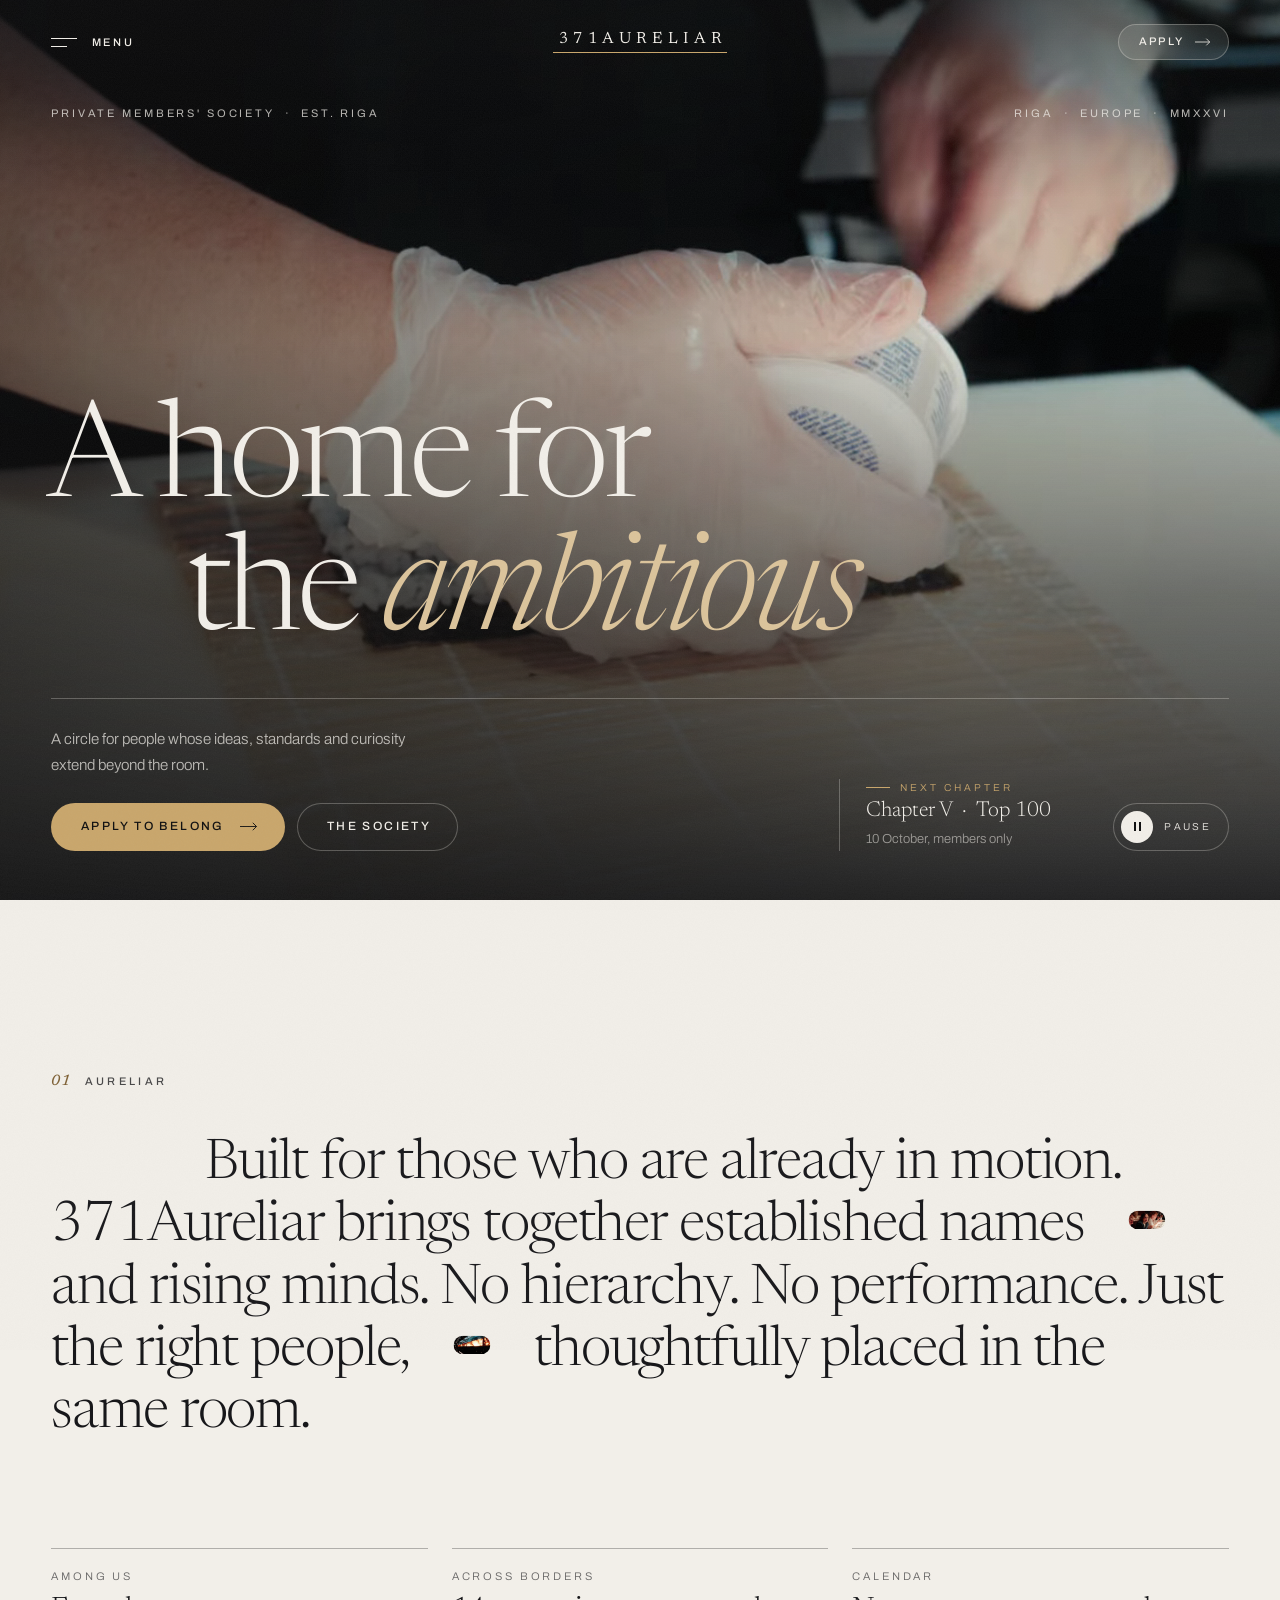
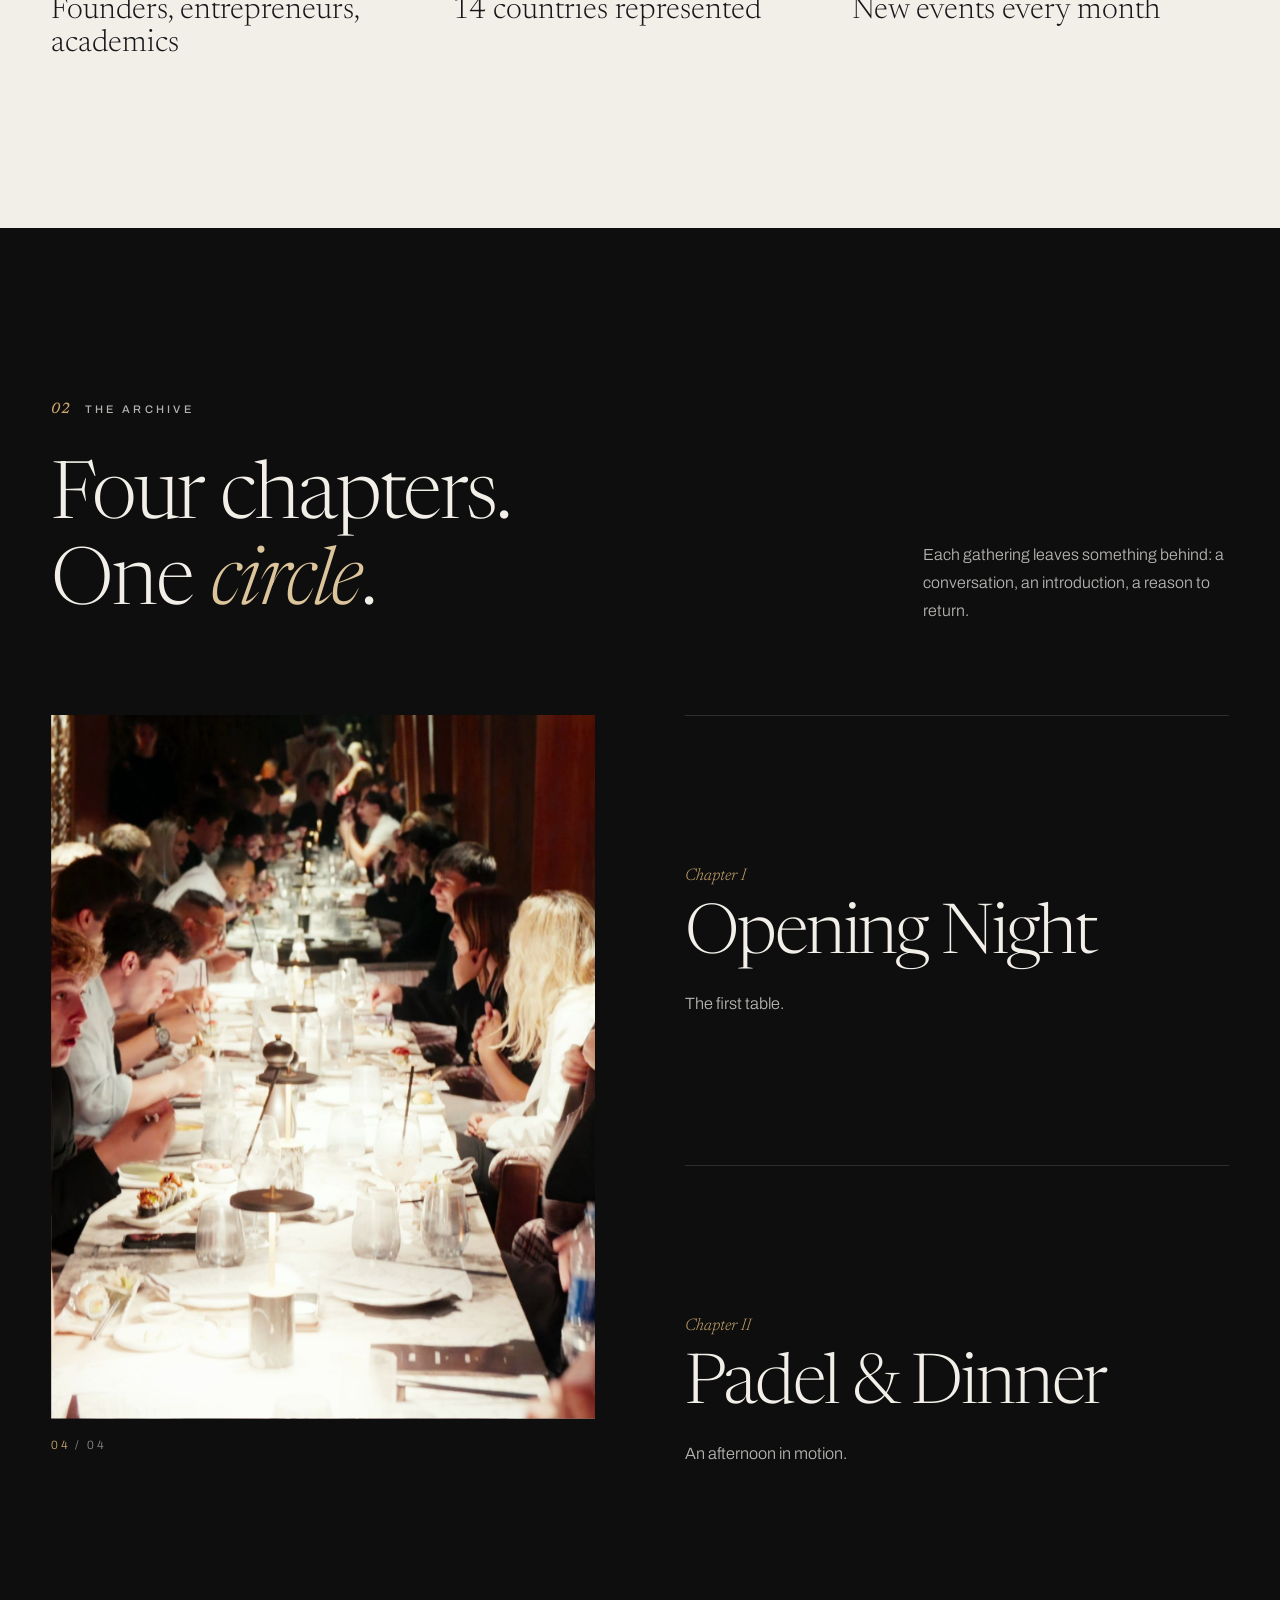
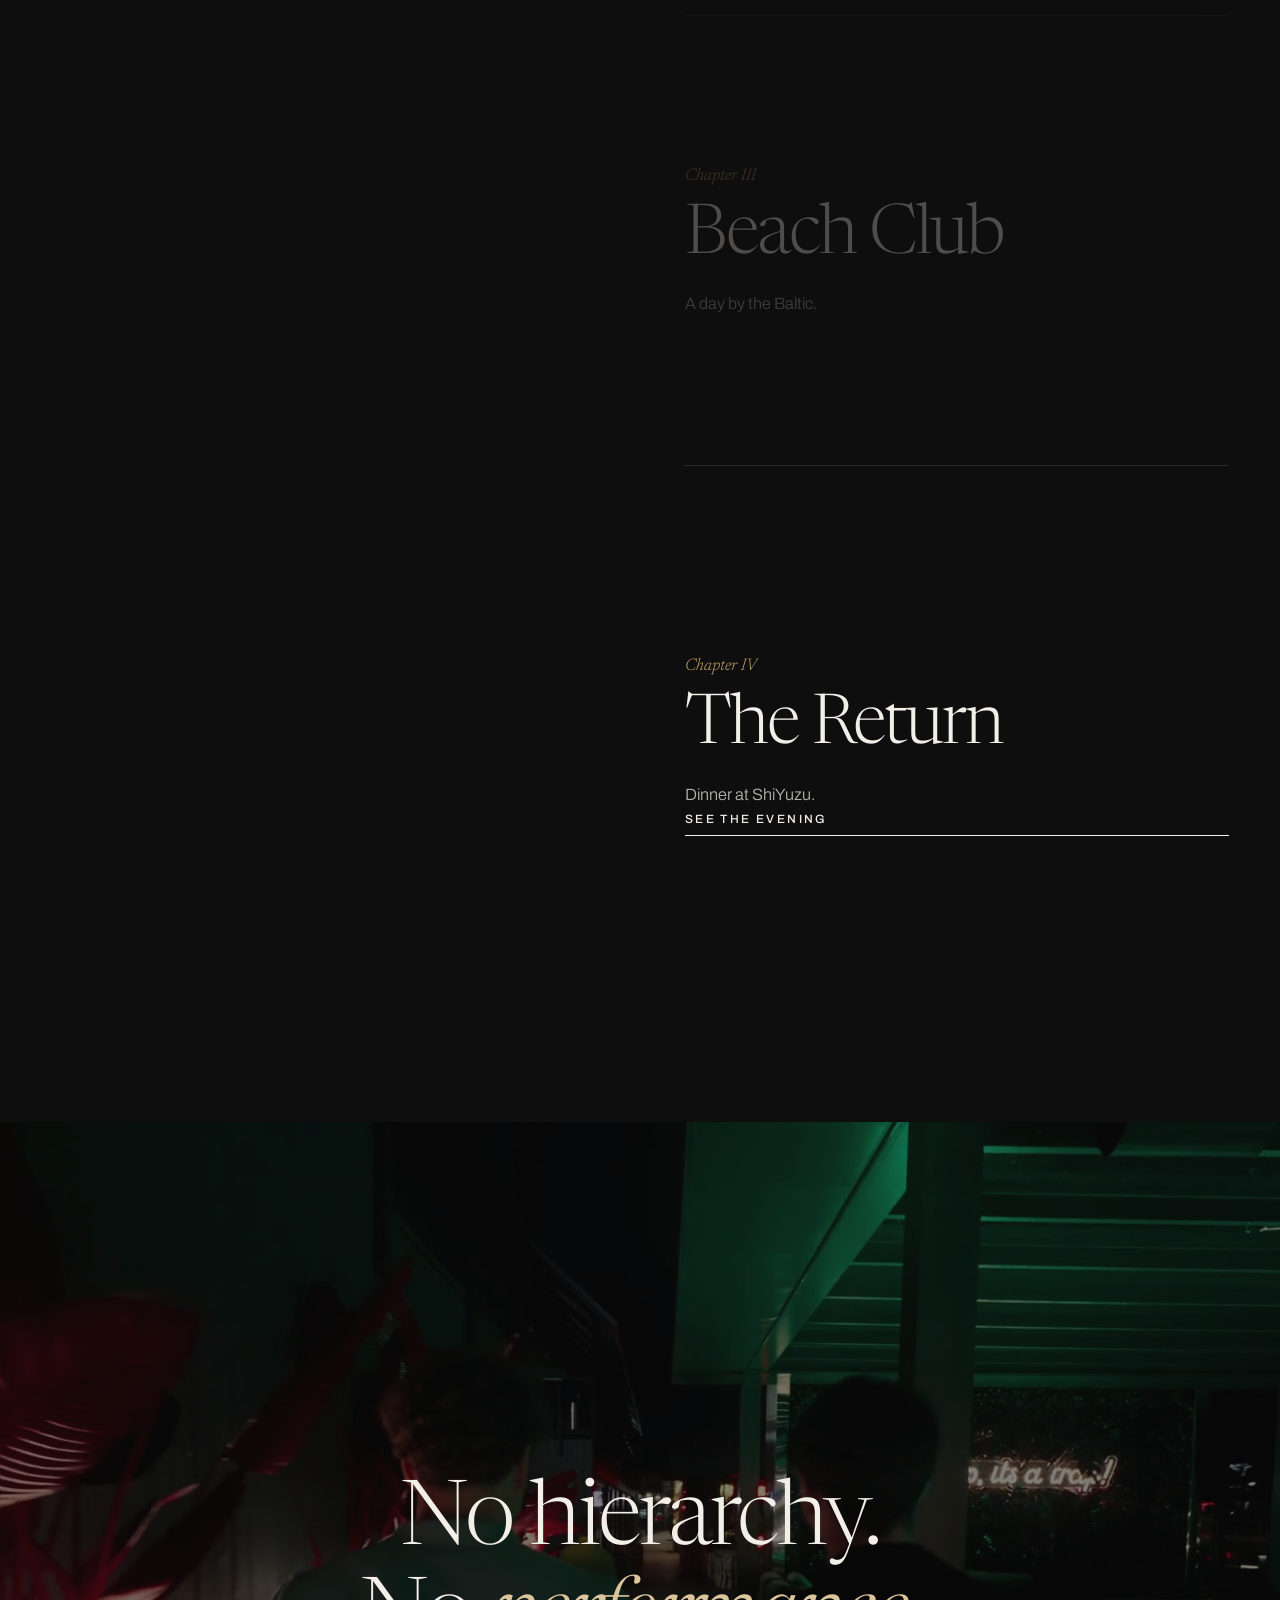
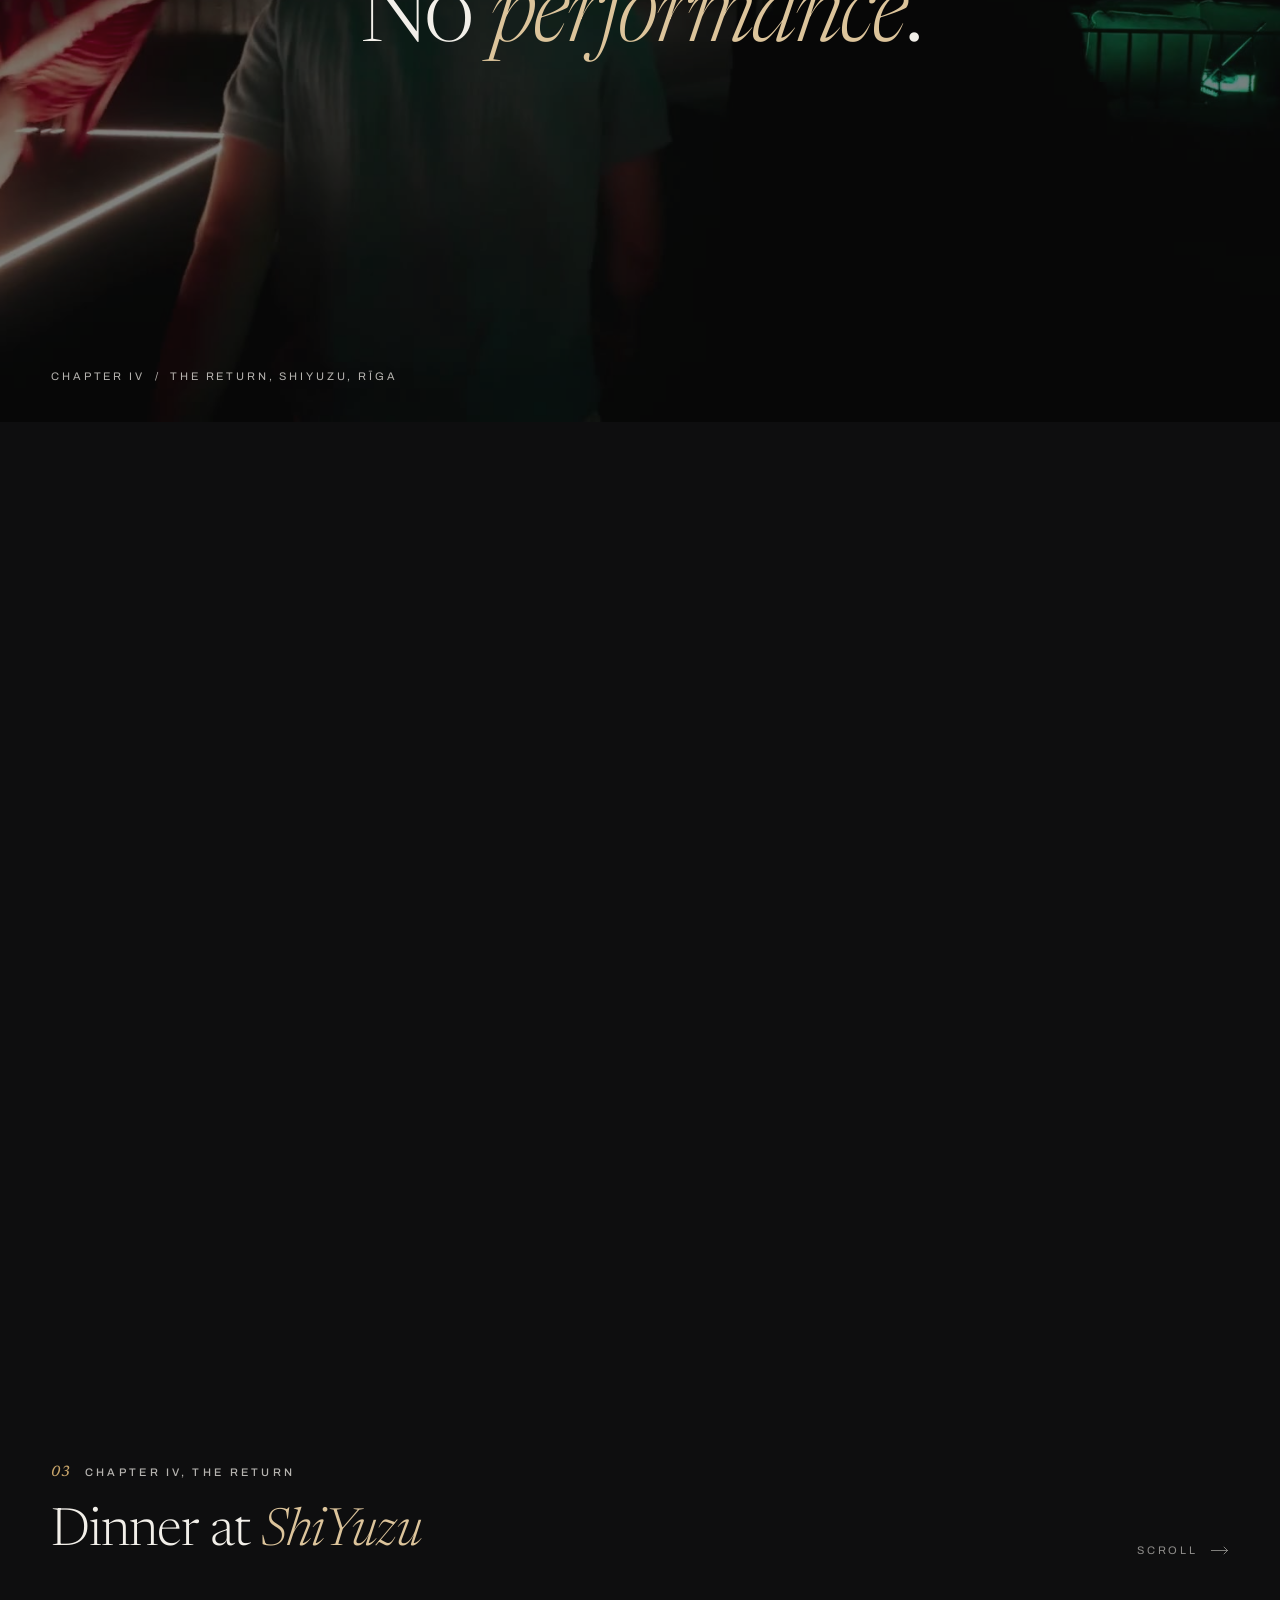
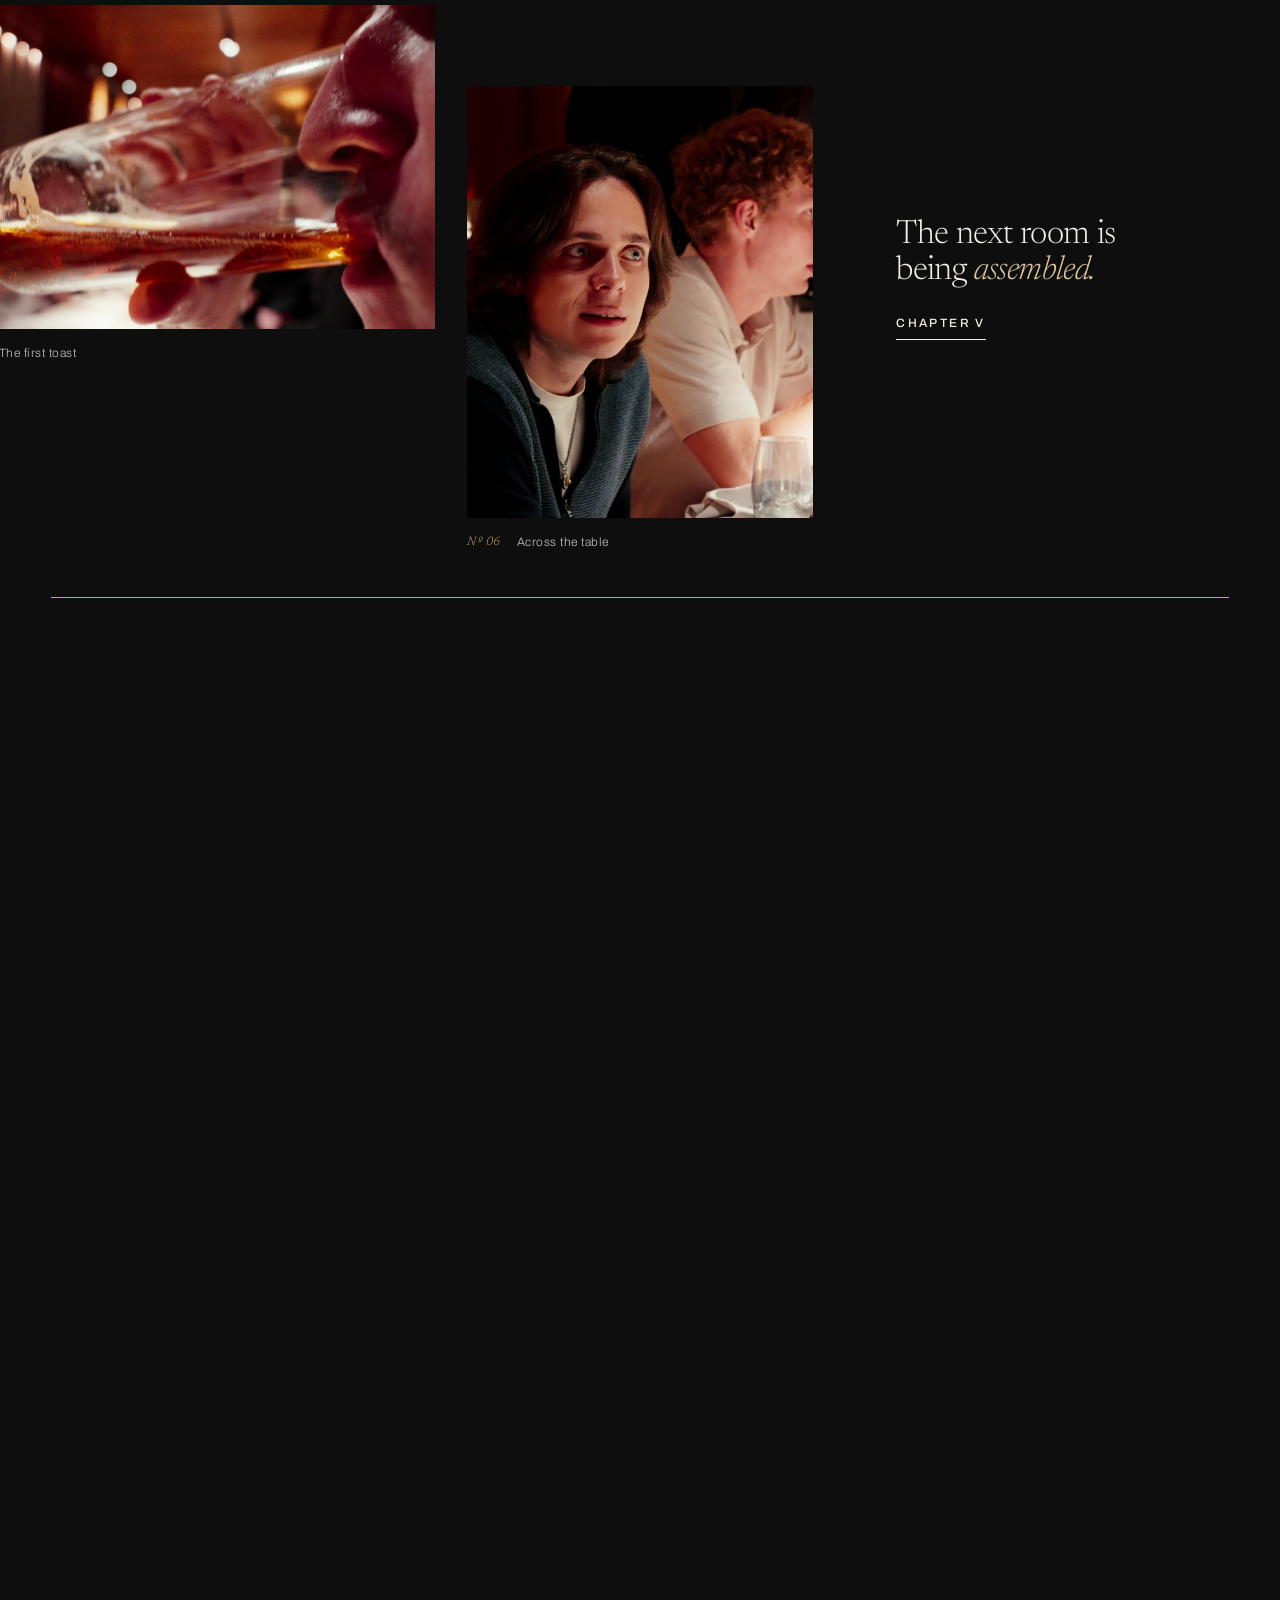
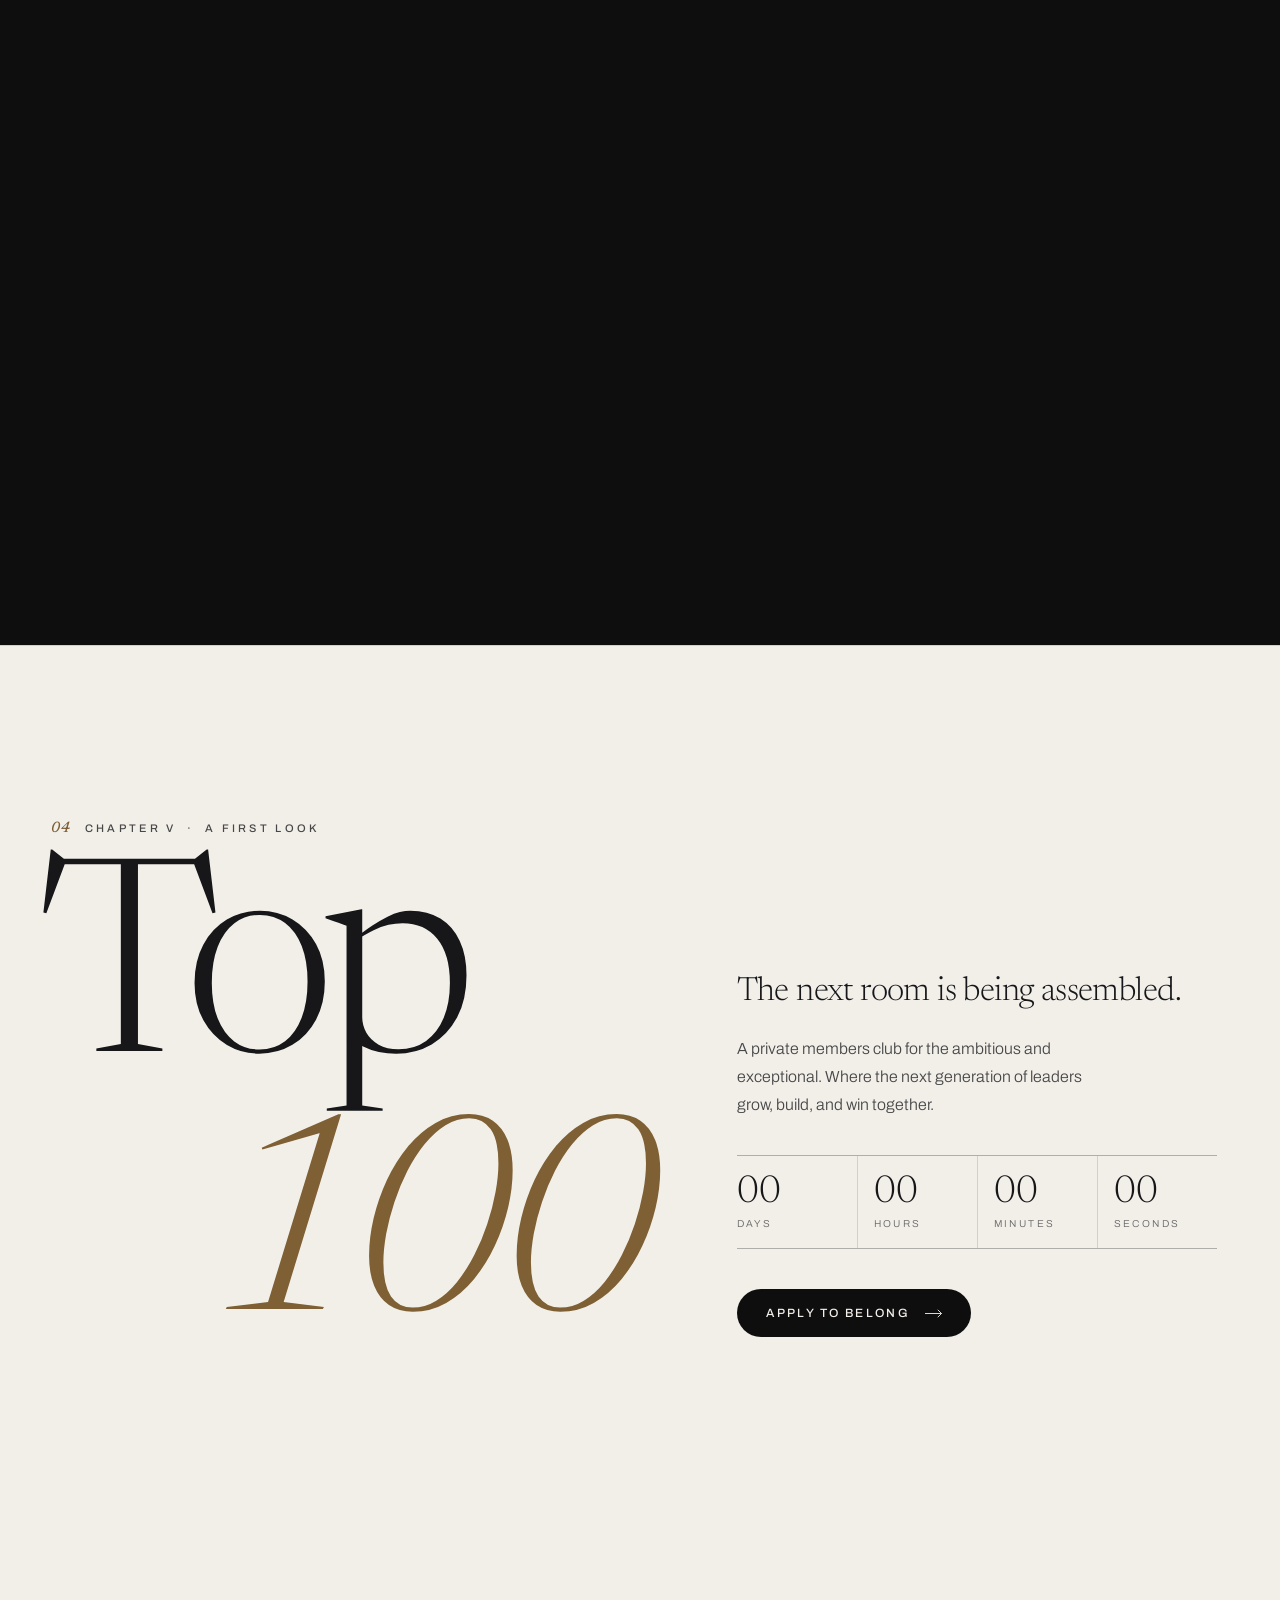
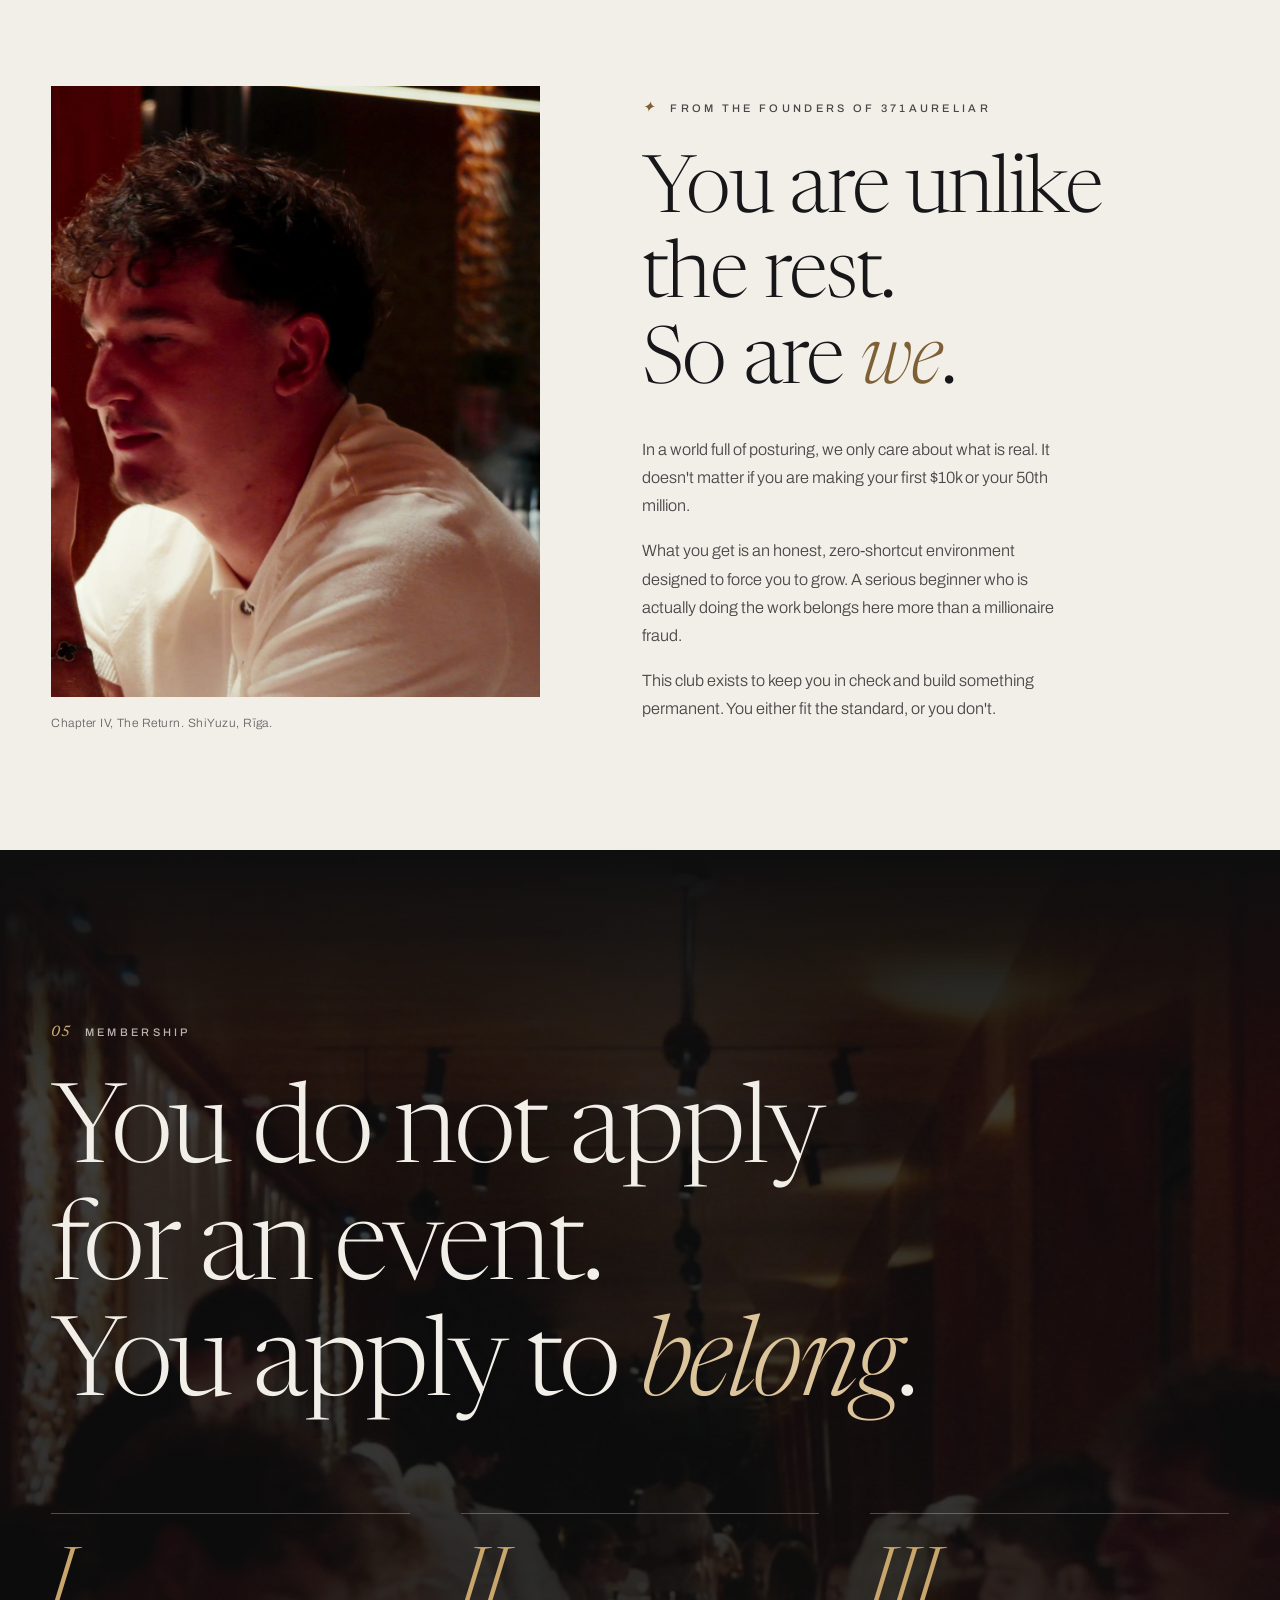
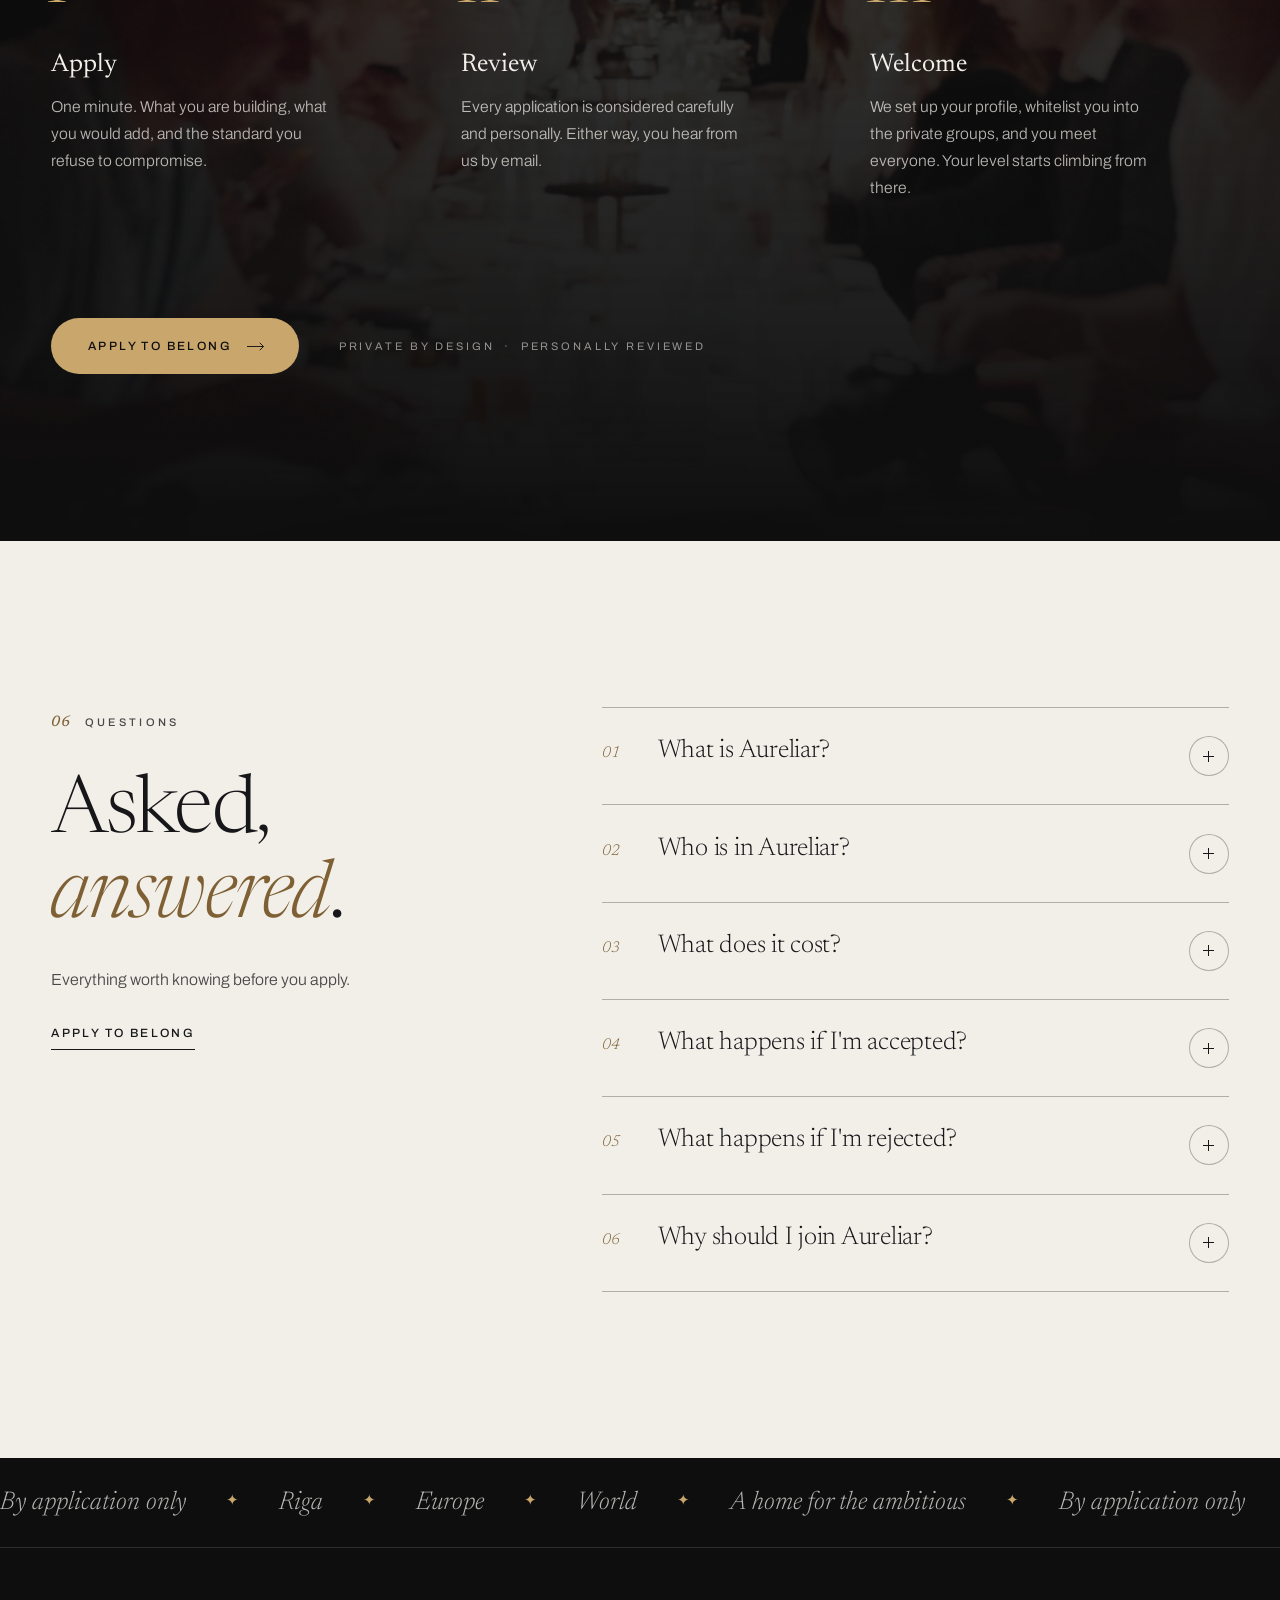
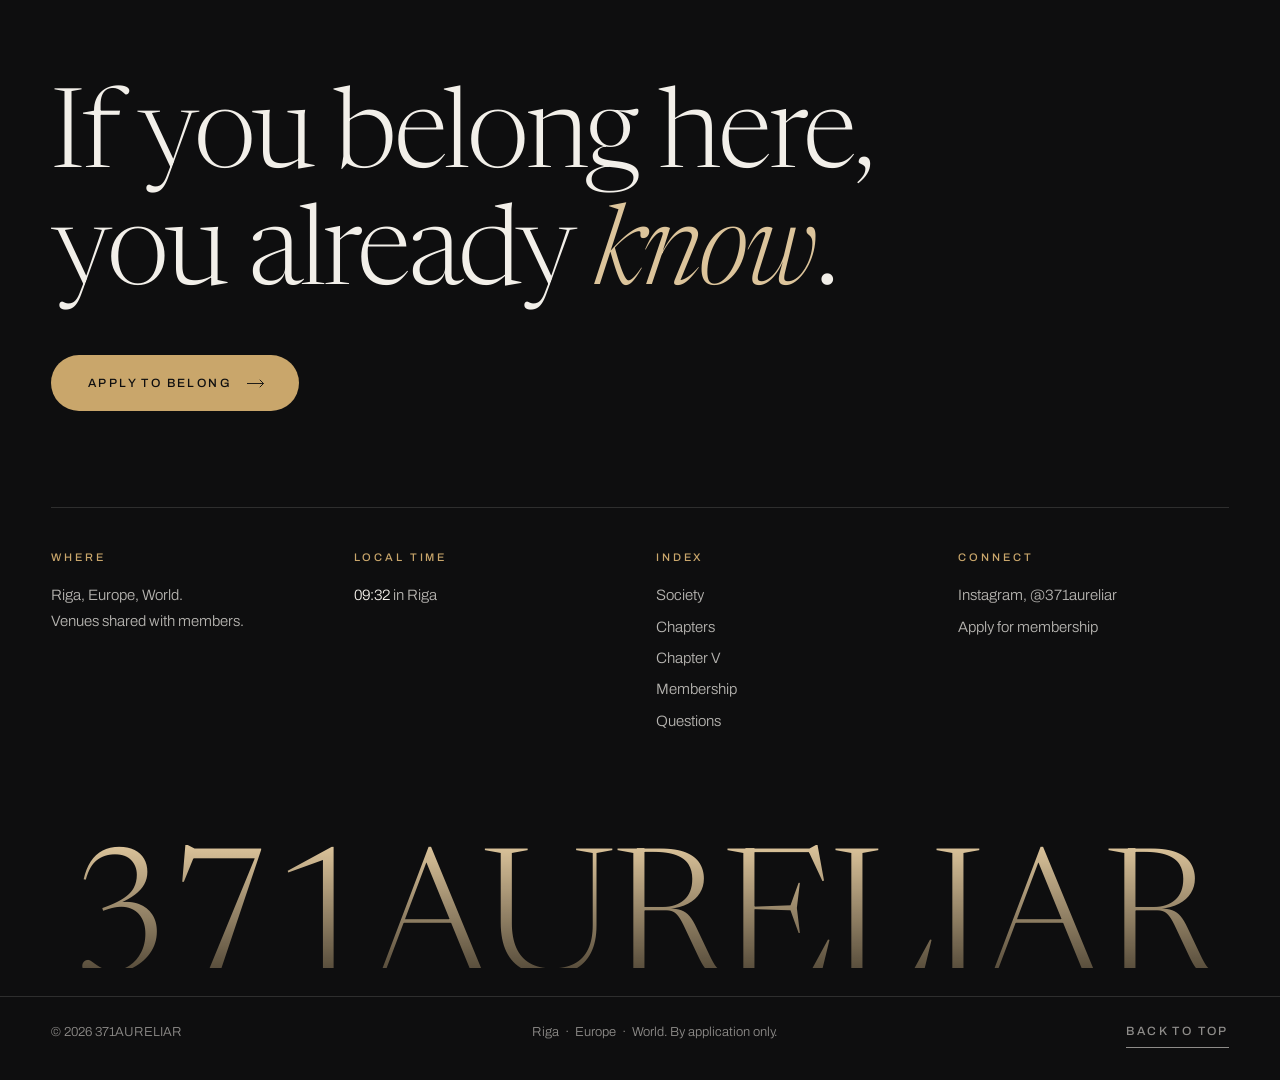
==== commit 56273603: "Fix clipped hero type, stale caching, and polish the page - Line masks now leave room for ascenders " ====
--- a/index.html
+++ b/index.html
@@ -18,7 +18,7 @@
 <link rel="preconnect" href="https://fonts.gstatic.com" crossorigin>
 <link href="https://fonts.googleapis.com/css2?family=Archivo:wght@300;400;500&family=Newsreader:ital,opsz,wght@0,6..72,300..500;1,6..72,300..400&display=swap" rel="stylesheet">
 <link rel="preload" as="image" href="assets/img/hero-poster.jpg">
-<link rel="stylesheet" href="assets/css/styles.css">
+<link rel="stylesheet" href="assets/css/styles.css?v=3">
 <script>document.documentElement.className='js';try{if(sessionStorage.getItem('aur-seen'))document.documentElement.classList.add('is-seen')}catch(e){}</script>
 </head>
 
@@ -129,7 +129,7 @@
 
         <div class="hero__now" data-intro style="--i:6">
           <span class="hero__now-label">Next chapter</span>
-          <a class="hero__now-title" href="#next">Chapter V &nbsp;·&nbsp; Top 100</a>
+          <a class="hero__now-title" href="#next">Chapter V &nbsp;·&nbsp; Top 100 <svg width="18" height="9" aria-hidden="true"><use href="#arrow"></use></svg></a>
           <span class="hero__now-sub">10 October, members only</span>
           <button class="vid-toggle" type="button" data-video-toggle aria-label="Pause film">
             <span class="vid-toggle__icon" aria-hidden="true"></span>
@@ -139,9 +139,6 @@
       </div>
     </div>
 
-    <a class="scroll-cue" href="#society" aria-label="Scroll to content" data-intro style="--i:7">
-      <span class="scroll-cue__line" aria-hidden="true"></span>
-    </a>
   </section>
 
   <!-- ======================================================= 01 society -->
@@ -149,12 +146,11 @@
     <div class="wrap">
       <div class="label reveal"><span>01</span>Aureliar</div>
       <p class="idea__text" data-words>
-        Built for those who are already in motion.
+        Built for those who are already in motion. 371Aureliar brings together established names
+        <span class="pill-img" aria-hidden="true"><img src="assets/img/pill-2.jpg" alt="" loading="lazy"></span>
+        and rising minds. No hierarchy. No performance. Just the right people,
         <span class="pill-img" aria-hidden="true"><img src="assets/img/pill-3.jpg" alt="" loading="lazy"></span>
-        371Aureliar brings together established names and rising minds. No hierarchy. No performance.
-        <span class="pill-img" aria-hidden="true"><img src="assets/img/pill-2.jpg" alt="" loading="lazy"></span>
-        Just the right people, thoughtfully placed in the same room.
-        <span class="pill-img" aria-hidden="true"><img src="assets/img/pill-1.jpg" alt="" loading="lazy"></span>
+        thoughtfully placed in the same room.
       </p>
 
       <div class="idea__foot">
@@ -501,6 +497,6 @@
 </footer>
 
 <script src="assets/js/vendor/lenis.min.js" defer></script>
-<script src="assets/js/main.js" defer></script>
+<script src="assets/js/main.js?v=3" defer></script>
 </body>
 </html>
--- a/assets/css/styles.css
+++ b/assets/css/styles.css
@@ -370,6 +370,18 @@
 }
 
 .header.is-stuck::before { opacity: 1; }
+
+.header::after {
+  content: "";
+  position: absolute; left: 0; right: 0; bottom: -1px;
+  height: 1px;
+  background: var(--gold);
+  transform-origin: left;
+  transform: scaleX(var(--sp, 0));
+  opacity: 0;
+  transition: opacity 0.5s var(--ease);
+}
+.header.is-stuck::after { opacity: 0.9; }
 .header.is-hidden { transform: translateY(-100%); }
 body.is-menu .header { transform: none; }
 body.is-menu .header::before { opacity: 0; }
@@ -504,11 +516,19 @@
 
 /* ------------------------------------------------------ line reveals --- */
 
-.line { display: block; overflow: hidden; padding-bottom: 0.06em; margin-bottom: -0.06em; }
+/* Each line is a mask. The padding gives ascenders, descenders and italic
+   overhang room inside the mask; the negative margin gives it back so the
+   layout is unchanged. */
+.line {
+  display: block;
+  overflow: hidden;
+  padding: 0.16em 0.12em 0.1em 0;
+  margin: -0.16em -0.12em -0.1em 0;
+}
 .line > span { display: inline-block; }
 
 html.js .split-lines .line > span {
-  transform: translateY(110%);
+  transform: translateY(130%);
   transition: transform 1.2s var(--ease-p);
 }
 html.js .split-lines .line:nth-child(2) > span { transition-delay: 0.09s; }
@@ -549,7 +569,7 @@
   background:
     linear-gradient(180deg, rgba(14,14,15,0.55) 0%, rgba(14,14,15,0) 22%),
     linear-gradient(0deg, rgba(14,14,15,0.92) 0%, rgba(14,14,15,0.55) 34%, rgba(14,14,15,0.08) 62%),
-    radial-gradient(120% 80% at 20% 100%, rgba(14,14,15,0.35), transparent 60%);
+    linear-gradient(90deg, rgba(14,14,15,0.58) 0%, rgba(14,14,15,0.28) 45%, rgba(14,14,15,0) 75%);
 }
 
 .hero__top, .hero__body { position: relative; z-index: var(--z-copy); }
@@ -605,15 +625,13 @@
   font-size: 0.625rem; letter-spacing: 0.3em; text-transform: uppercase; color: var(--gold);
   display: inline-flex; align-items: center; gap: 0.6rem;
 }
-.hero__now-label::before {
-  content: ""; width: 6px; height: 6px; border-radius: 50%; background: #D2553F;
-  box-shadow: 0 0 0 0 rgba(210, 85, 63, 0.6);
-  animation: live 2s var(--ease) infinite;
-}
-@keyframes live { 70% { box-shadow: 0 0 0 7px rgba(210, 85, 63, 0); } 100% { box-shadow: 0 0 0 0 rgba(210, 85, 63, 0); } }
+.hero__now-label::before { content: ""; width: 1.5rem; height: 1px; background: var(--gold); }
 
 .hero__now-title { grid-column: 1; font-family: var(--serif); font-size: 1.35rem; line-height: 1.2; transition: color 0.3s var(--ease); }
+.hero__now-title { display: inline-flex; align-items: center; gap: 0.75rem; }
+.hero__now-title svg { opacity: 0; transform: translateX(-6px); transition: opacity 0.4s var(--ease), transform 0.5s var(--ease-p); }
 a.hero__now-title:hover { color: var(--gold-soft); }
+a.hero__now-title:hover svg { opacity: 1; transform: none; }
 .hero__now-sub { grid-column: 1; font-size: 0.8125rem; color: var(--on-ink-faint); }
 .hero__now .vid-toggle { grid-column: 2; grid-row: 1 / span 3; }
 
@@ -641,24 +659,6 @@
 }
 .vid-toggle.is-paused .vid-toggle__icon::after { display: none; }
 
-.scroll-cue {
-  position: absolute; z-index: var(--z-copy);
-  left: 50%; bottom: 0;
-  width: 1px; height: clamp(2.5rem, 6vh, 4rem);
-  overflow: hidden;
-  display: none;
-}
-@media (min-width: 900px) { .scroll-cue { display: block; } }
-.scroll-cue__line {
-  position: absolute; inset: 0;
-  background: var(--gold);
-  animation: cue 2.4s var(--ease-io) infinite;
-}
-@keyframes cue {
-  0%   { transform: translateY(-100%); }
-  50%  { transform: translateY(0); }
-  100% { transform: translateY(100%); }
-}
 
 /* the hero's own entrance, keyed off the curtain */
 html.js [data-intro] {
@@ -668,7 +668,7 @@
 html.js .line > [data-intro] { animation-name: intro-line; }
 
 @keyframes intro-rise { from { opacity: 0; transform: translateY(24px); } to { opacity: 1; transform: none; } }
-@keyframes intro-line { from { transform: translateY(110%); } to { transform: none; } }
+@keyframes intro-line { from { transform: translateY(130%); } to { transform: none; } }
 
 @media (max-width: 899px) {
   .hero__title { font-size: clamp(3.4rem, 15vw, 6rem); }
@@ -699,7 +699,7 @@
 
 /* words are split by JS and brighten with scroll */
 .idea__text .w { opacity: var(--o, 1); transition: opacity 0.25s linear; }
-html.js .idea__text .w { --o: 0.16; }
+html.js .idea__text .w { --o: 0.22; }
 
 .pill-img {
   display: inline-block;
@@ -803,12 +803,12 @@
 
 @media (min-width: 900px) {
   .pillar {
-    min-height: 62vh;
+    min-height: 50vh;
     display: flex; flex-direction: column; justify-content: center;
     opacity: 0.28;
   }
   .pillar.is-active { opacity: 1; }
-  .pillar:last-child { min-height: 70vh; }
+  .pillar:last-child { min-height: 62vh; }
 }
 
 .pillar__img { margin-bottom: 1.75rem; aspect-ratio: 4 / 5; overflow: hidden; }
@@ -830,7 +830,7 @@
 
 /* -------------------------------------------------------------- film --- */
 
-.film { position: relative; height: 240vh; background: var(--ink); }
+.film { position: relative; height: 200vh; background: var(--ink); }
 
 .film__sticky {
   position: sticky; top: 0;
@@ -868,7 +868,7 @@
   pointer-events: none;
 }
 
-html.js .film__quote .line > span { transform: translateY(110%); transition: transform 1.2s var(--ease-p); }
+html.js .film__quote .line > span { transform: translateY(130%); transition: transform 1.2s var(--ease-p); }
 html.js .film__quote .line:nth-child(2) > span { transition-delay: 0.1s; }
 html.js .film.is-open .film__quote .line > span { transform: none; }
 
@@ -1016,8 +1016,7 @@
   letter-spacing: -0.05em;
   margin-left: -0.05em;
 }
-.next__title .line { padding: 0.1em 0.12em 0.08em 0; margin: -0.1em -0.12em -0.08em 0; }
-.next__title .line:nth-child(2) { padding-left: 0.62em; }
+.next__title .line:nth-child(2) { padding-left: 0.62em; margin-top: -0.06em; }
 .next__title em { font-style: italic; color: var(--gold-ink); }
 
 .next__side { display: grid; gap: 1.5rem; justify-items: start; padding-bottom: 1rem; }
@@ -1051,13 +1050,6 @@
 
 .letter { display: grid; gap: 1.1rem; max-width: 46ch; }
 .letter p { color: var(--on-cream-dim); font-size: 1.02rem; }
-.letter p:first-child::first-letter {
-  float: left;
-  font-family: var(--serif); font-weight: 300;
-  font-size: 3.6em; line-height: 0.8;
-  margin: 0.08em 0.1em 0 0;
-  color: var(--gold-ink);
-}
 
 /* -------------------------------------------------------- membership --- */
 
@@ -1073,7 +1065,7 @@
 .membership__scrim {
   position: absolute; inset: 0; z-index: -1;
   background:
-    linear-gradient(180deg, var(--ink) 0%, rgba(14,14,15,0.82) 22%, rgba(14,14,15,0.78) 70%, var(--ink) 100%);
+    linear-gradient(180deg, var(--ink) 0%, rgba(14,14,15,0.8) 20%, rgba(14,14,15,0.86) 60%, rgba(14,14,15,0.94) 85%, var(--ink) 100%);
 }
 
 .membership .label span { color: var(--gold); }
